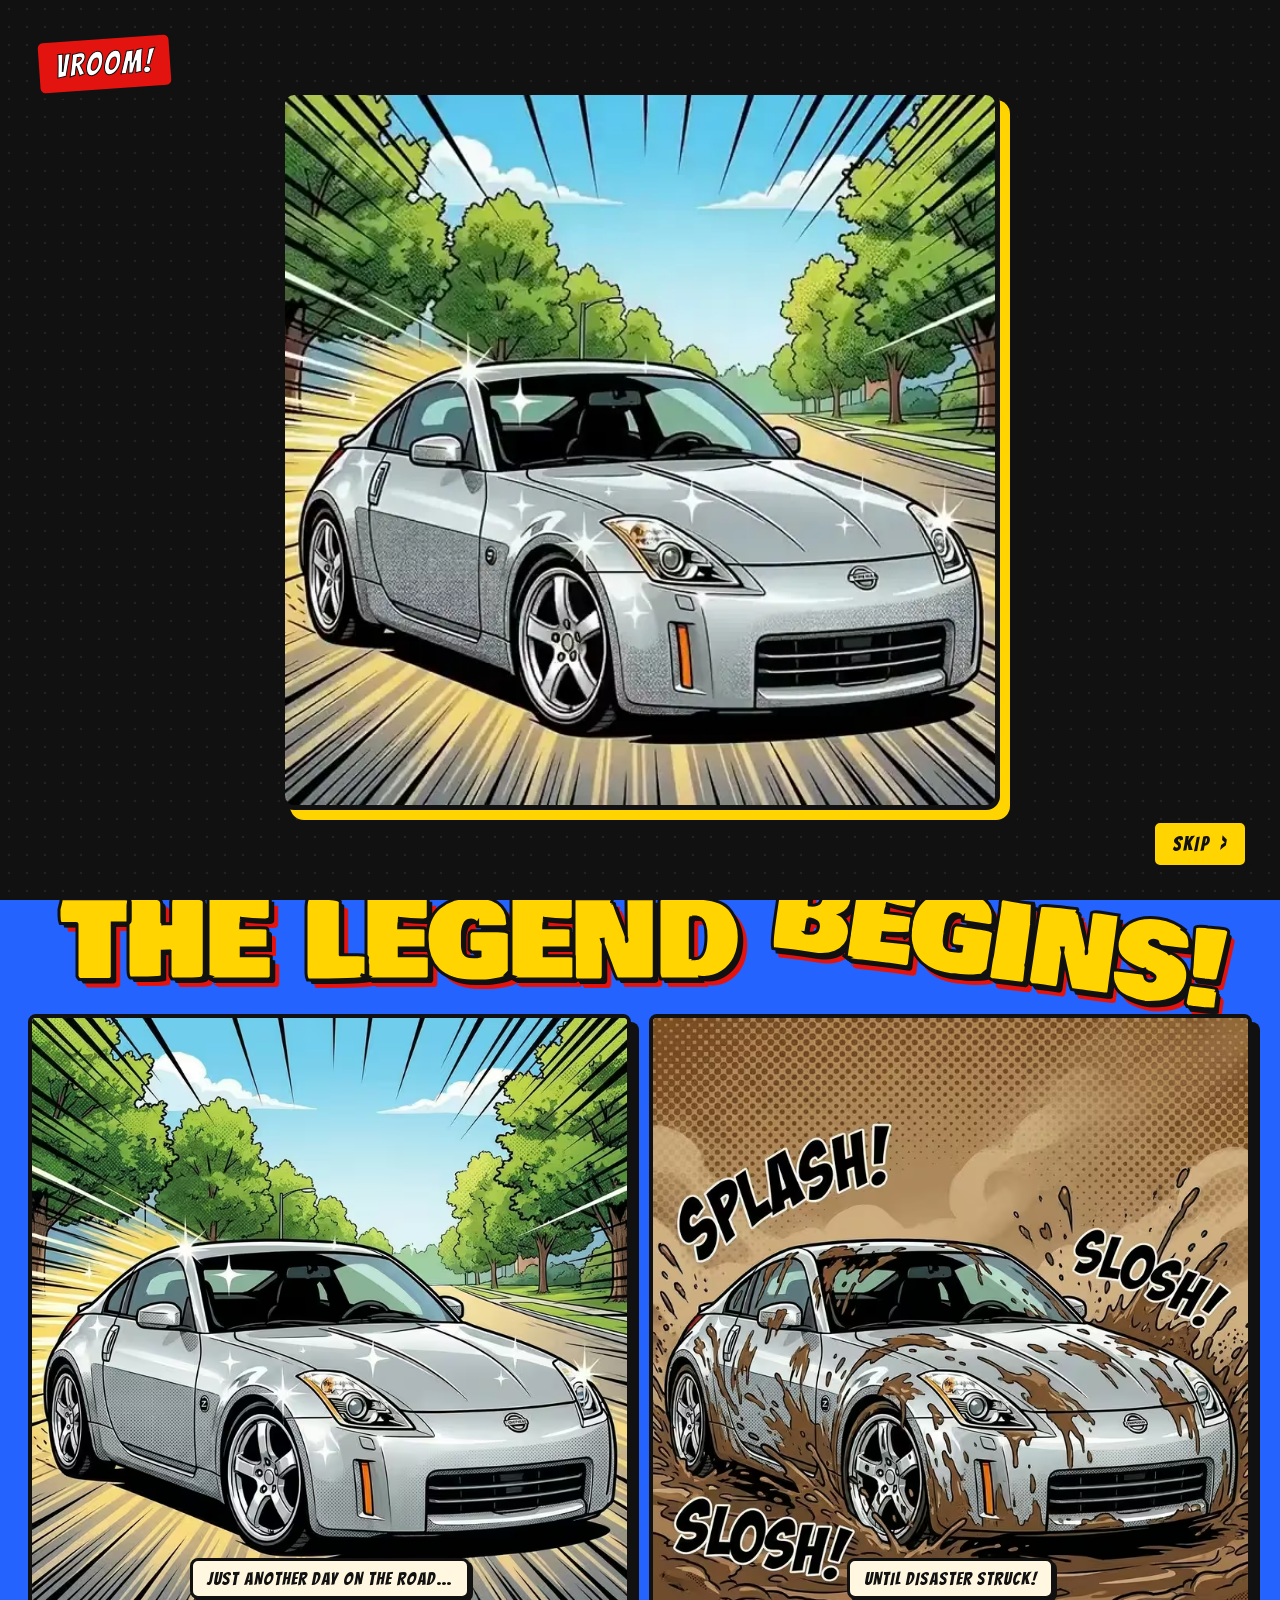
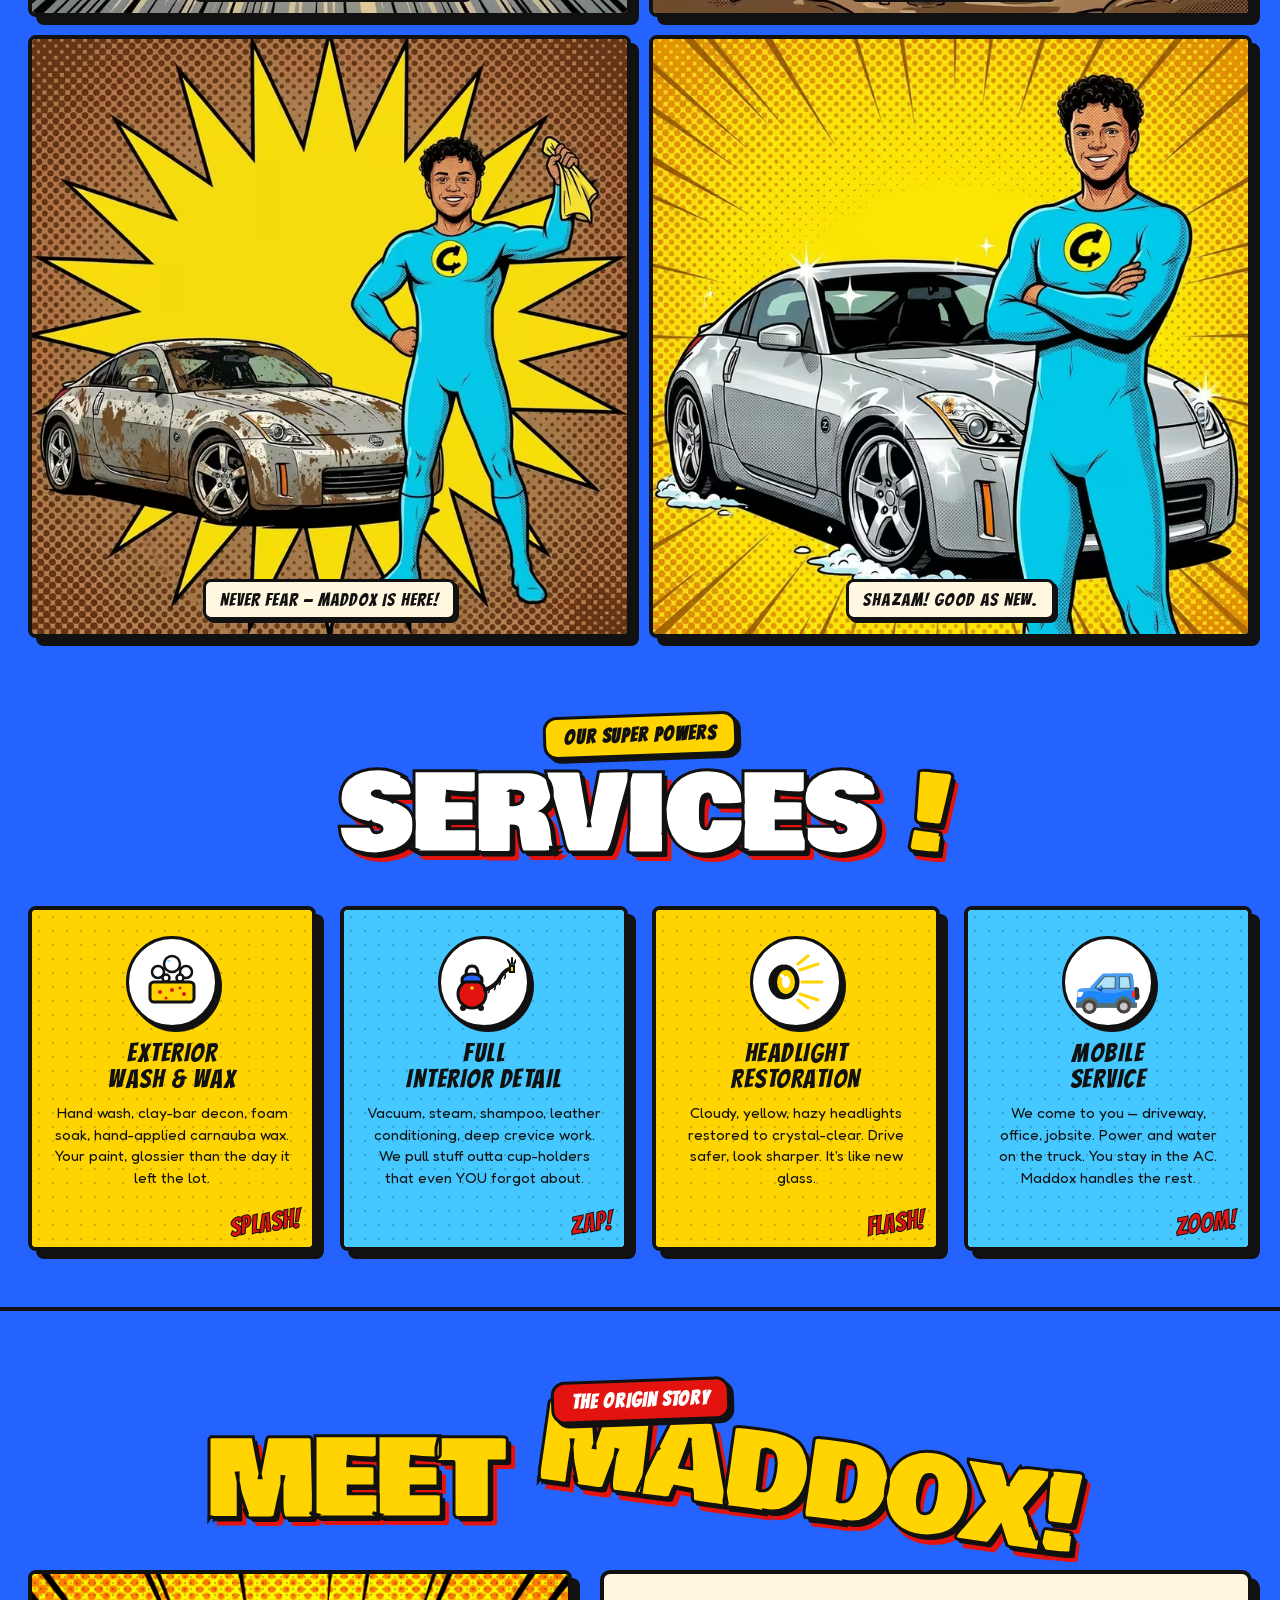
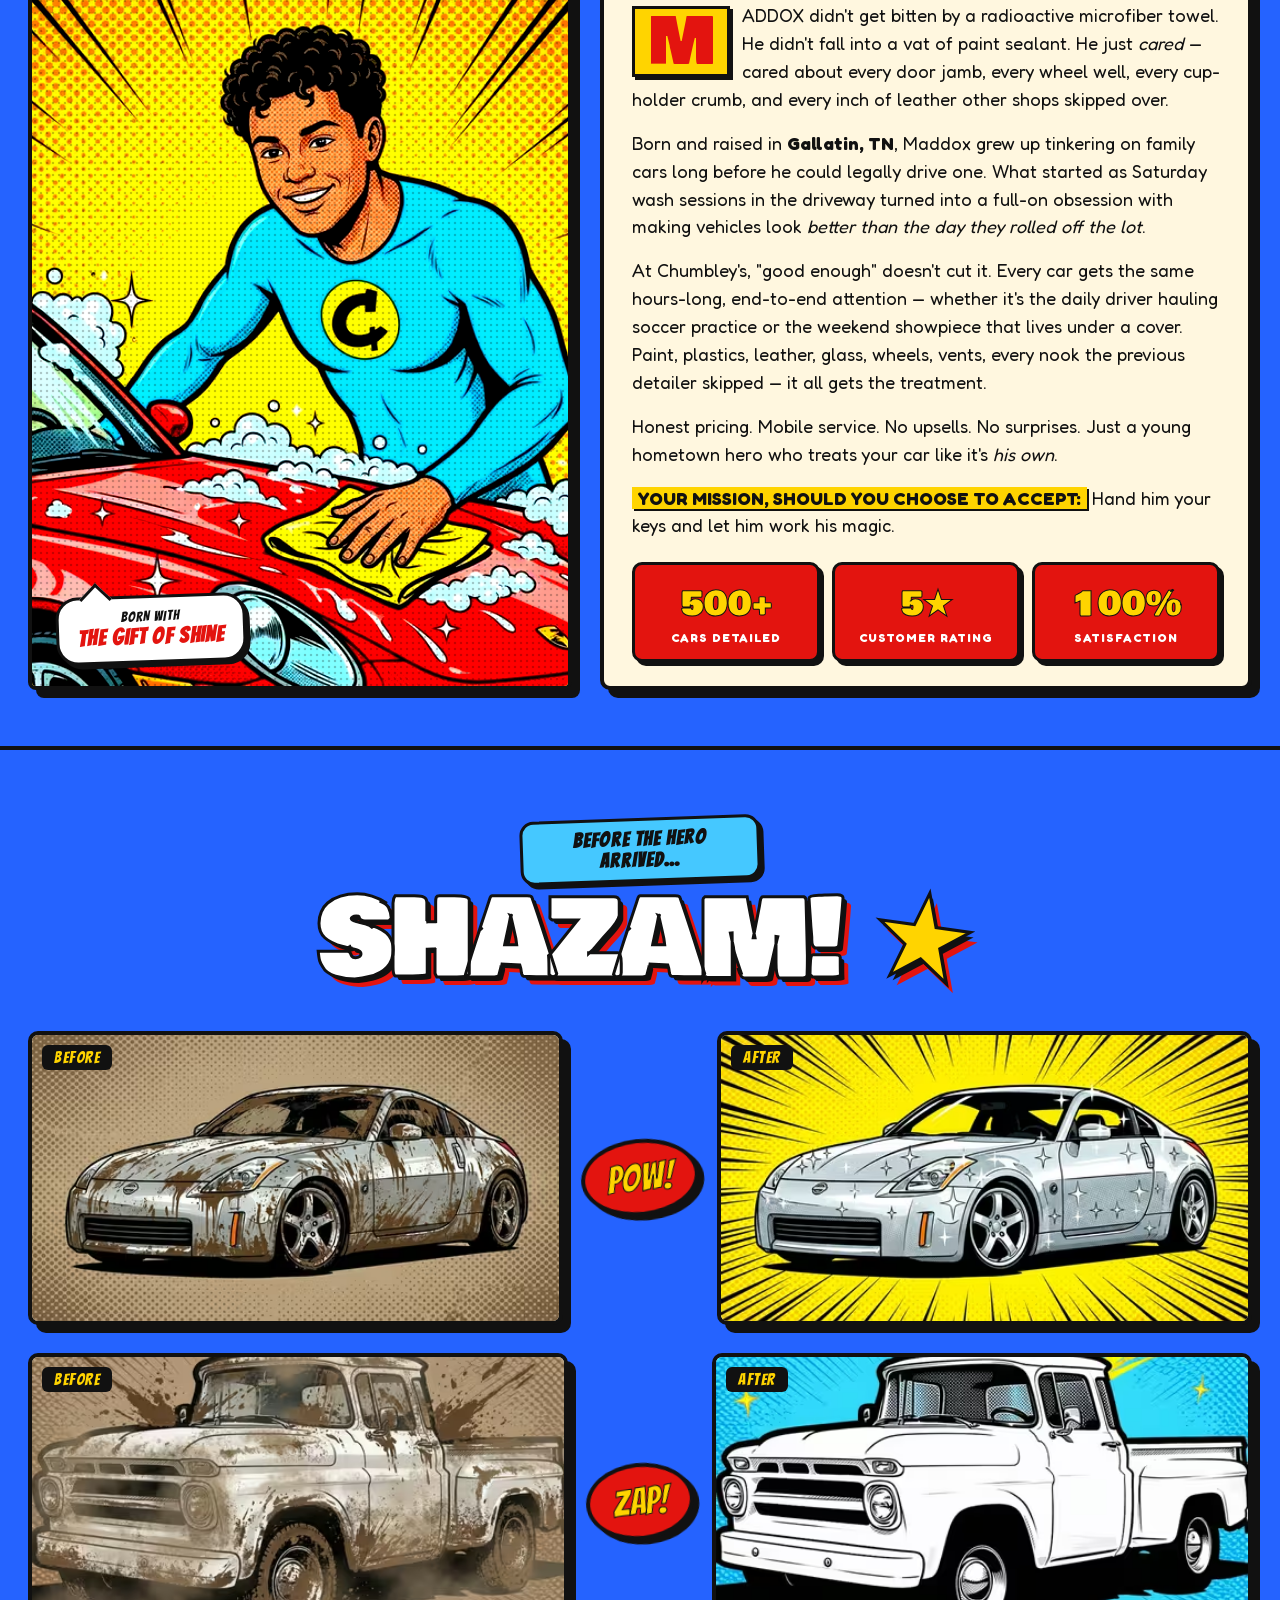
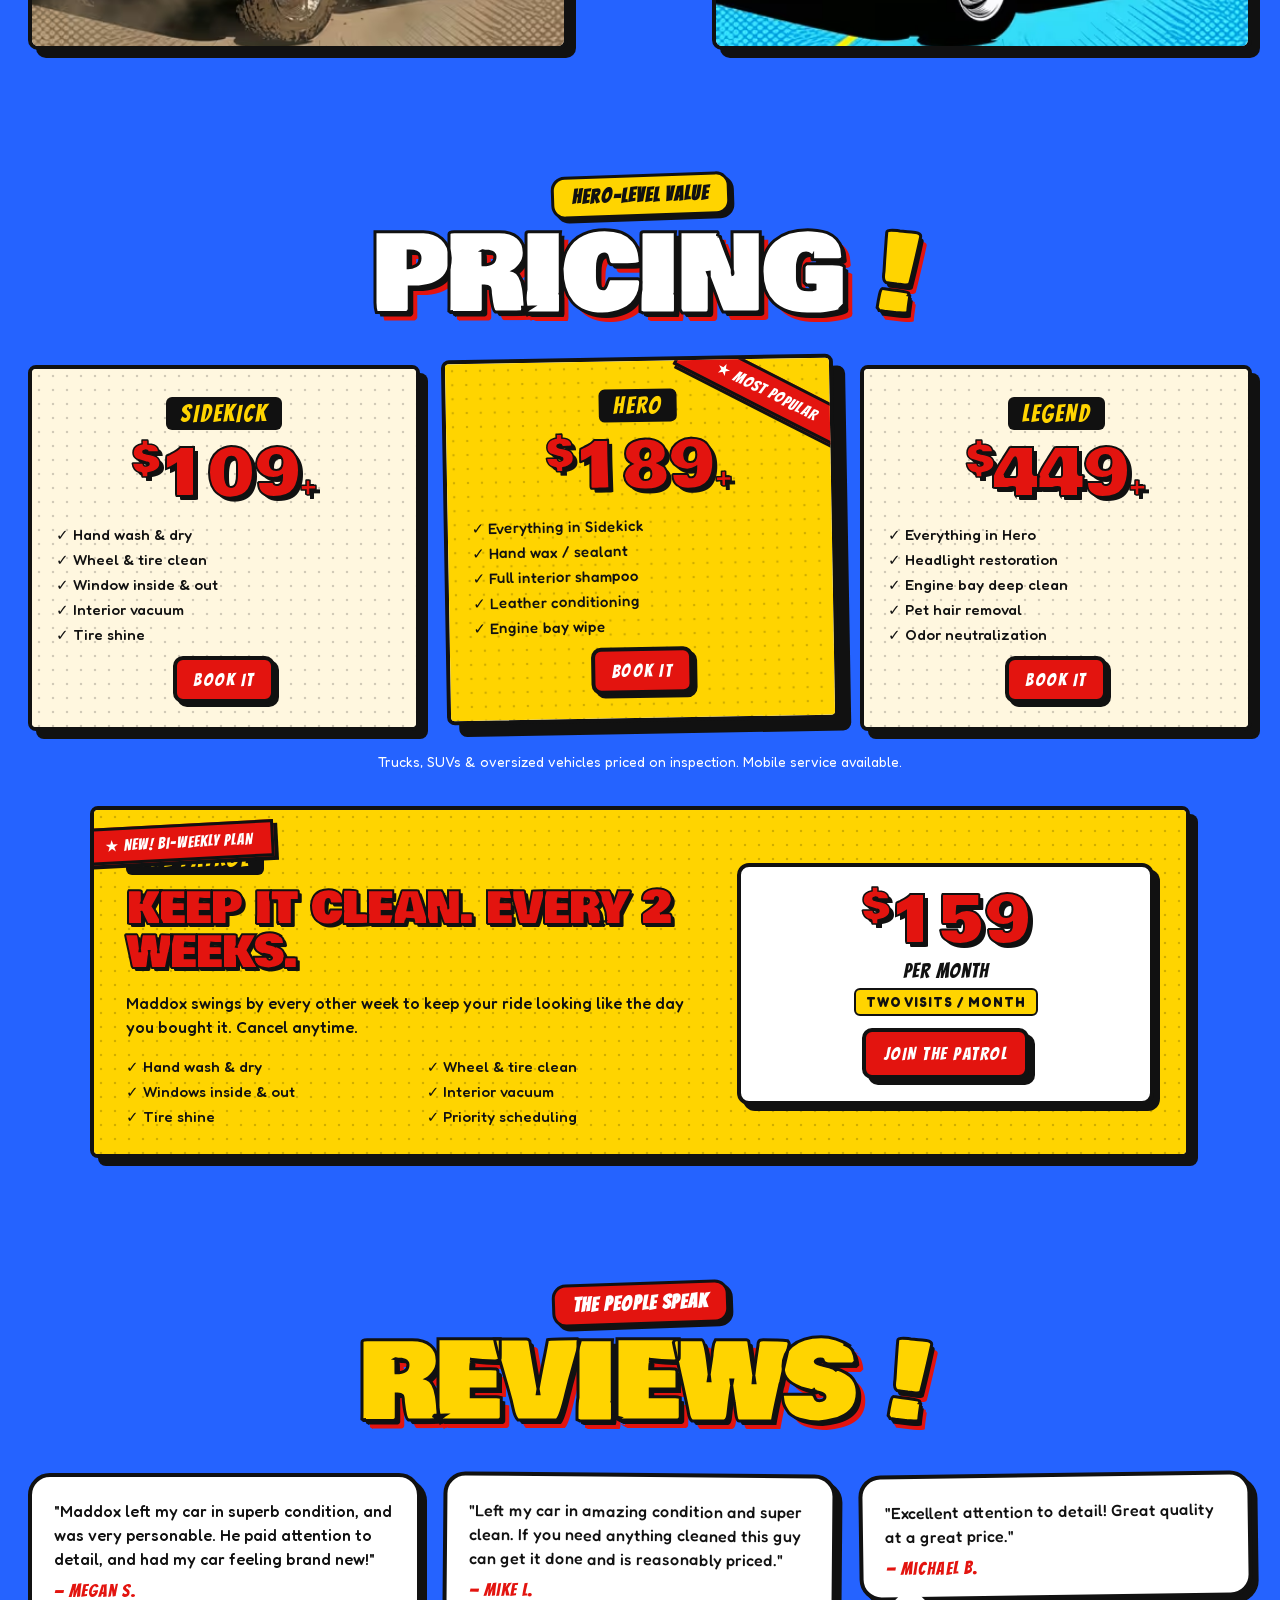
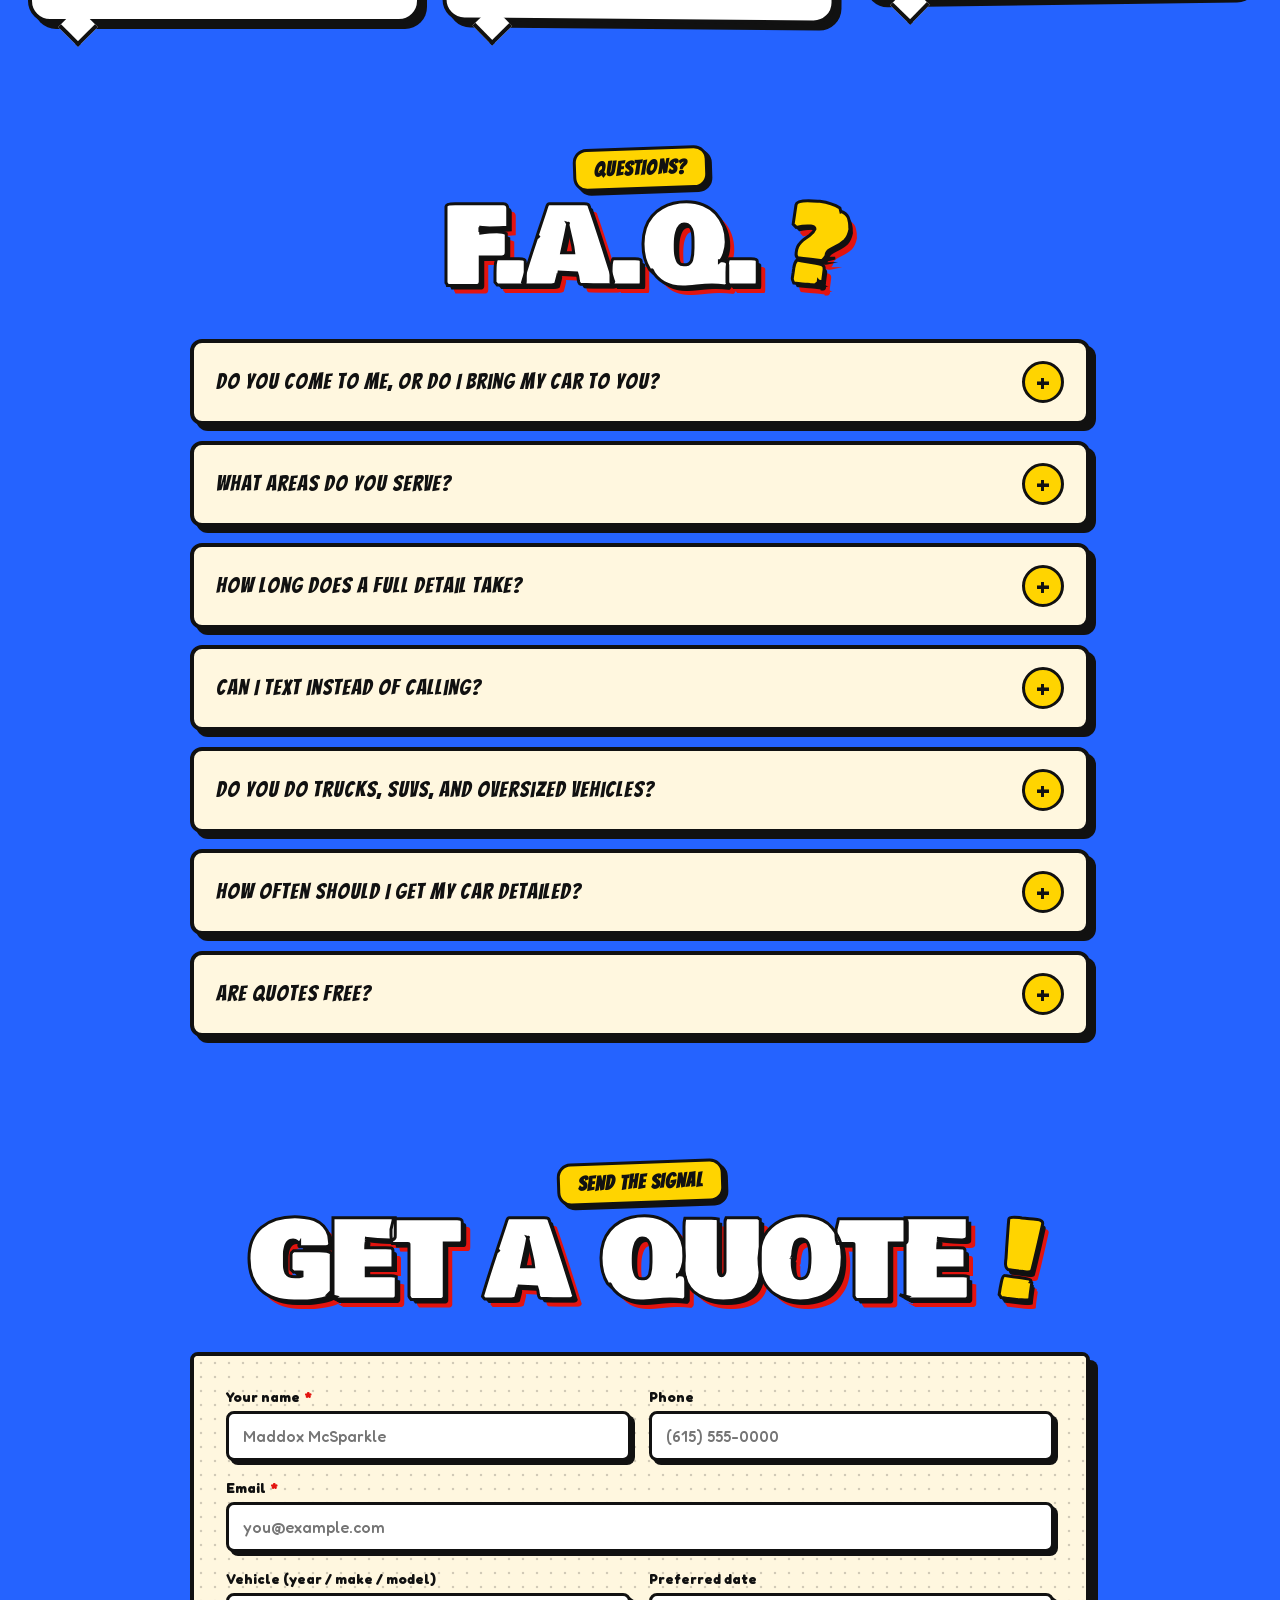
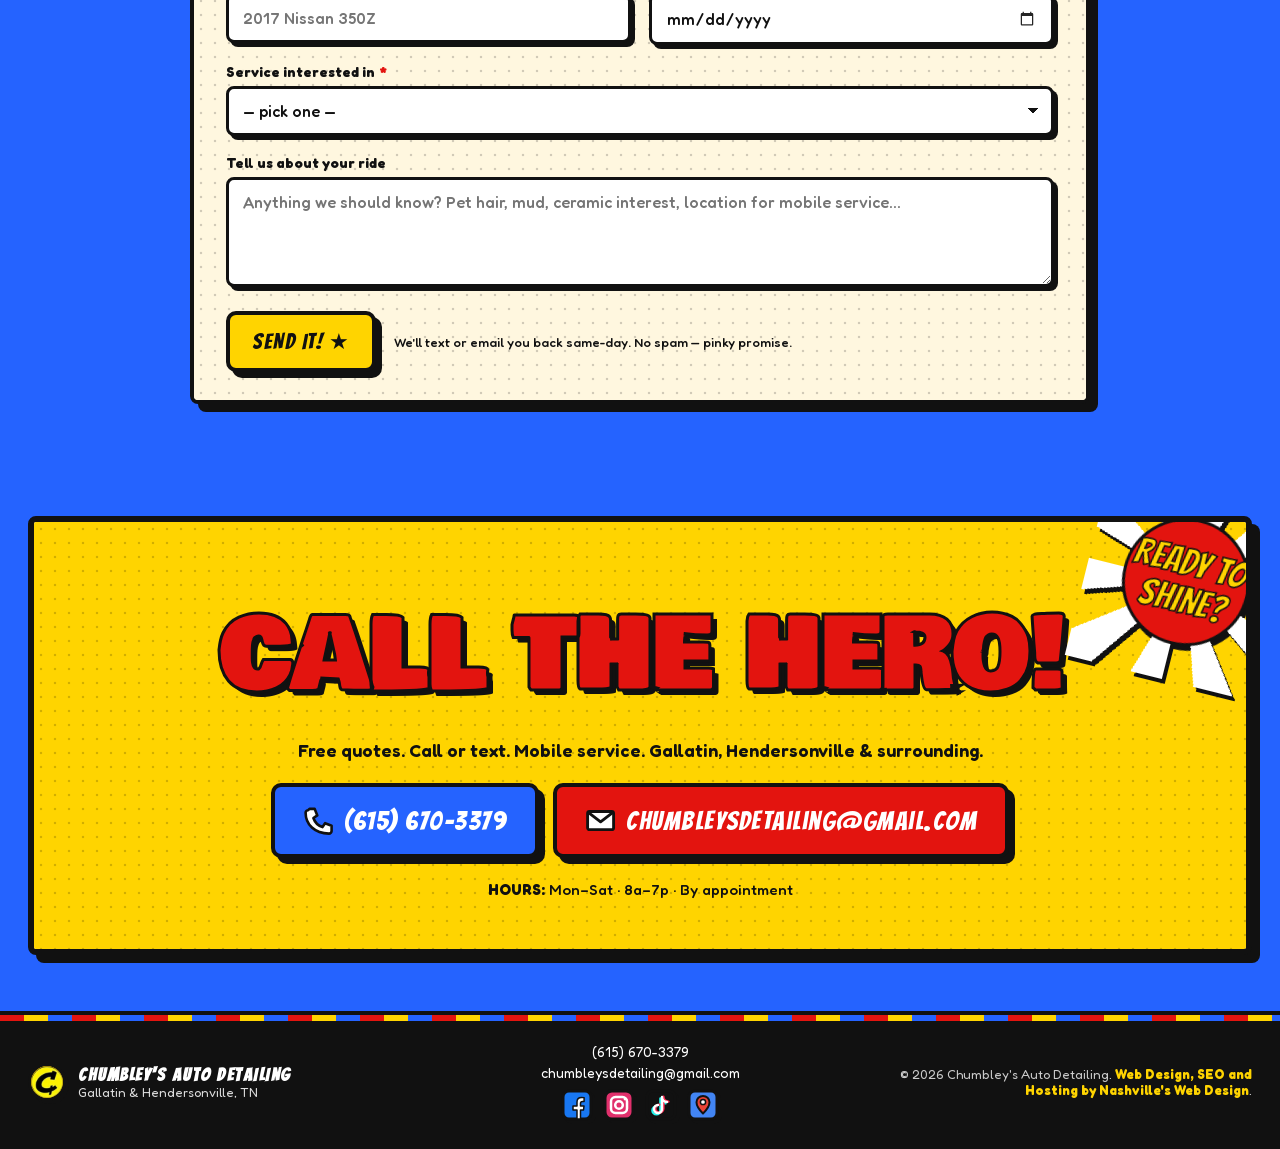
==== index.html @ db38e5e1 "Page speed: 13.3 MB → 1.7 MB on a phone, PageSpeed mobile 67 → 92–95, LCP 10.4 s → 2.9 s (Michael's " ====
<!doctype html>
<html lang="en">
<head>
  <meta charset="utf-8" />
  <meta name="viewport" content="width=device-width, initial-scale=1" />

  <title>Chumbley's Auto Detailing — Mobile Detailing Gallatin TN</title>
  <meta name="description" content="Chumbley's Auto Detailing — mobile auto detailing in Gallatin &amp; Hendersonville TN. Hand wash, wax, interior detail, headlight restoration. (615) 670-3379." />
  <meta name="keywords" content="auto detailing Gallatin TN, mobile detailing Hendersonville, car wash Gallatin, interior detail Sumner County, headlight restoration Tennessee, Chumbley's Auto Detailing, Maddox detailer Gallatin" />
  <meta name="author" content="Chumbley's Auto Detailing" />
  <meta name="robots" content="index, follow, max-image-preview:large" />
  <meta name="theme-color" content="#ffd400" />

  <!-- Local / Geo signals -->
  <meta name="geo.region" content="US-TN" />
  <meta name="geo.placename" content="Gallatin, Tennessee" />
  <meta name="geo.position" content="36.3884;-86.4467" />
  <meta name="ICBM" content="36.3884, -86.4467" />

  <link rel="canonical" href="https://chumbleysdetailing.com/" />

  <!-- Open Graph -->
  <meta property="og:type" content="website" />
  <meta property="og:site_name" content="Chumbley's Auto Detailing" />
  <meta property="og:url" content="https://chumbleysdetailing.com/" />
  <meta property="og:title" content="Chumbley's Auto Detailing — Maddox to the Rescue!" />
  <meta property="og:description" content="Mobile auto detailing in Gallatin &amp; Hendersonville, TN. Hand wash, wax, full interior detail, headlight restoration. Call or text (615) 670-3379." />
  <meta property="og:image" content="https://chumbleysdetailing.com/assets/og-image.png" />
  <meta property="og:image:width" content="1200" />
  <meta property="og:image:height" content="630" />
  <meta property="og:image:alt" content="Chumbley's Auto Detailing — Maddox the superhero on a comic-book panel." />
  <meta property="og:locale" content="en_US" />

  <!-- Twitter -->
  <meta name="twitter:card" content="summary_large_image" />
  <meta name="twitter:title" content="Chumbley's Auto Detailing — Maddox to the Rescue!" />
  <meta name="twitter:description" content="Mobile auto detailing in Gallatin &amp; Hendersonville, TN. Call or text (615) 670-3379 for a free quote." />
  <meta name="twitter:image" content="https://chumbleysdetailing.com/assets/og-image.png" />

  <!-- The four faces are self-hosted (assets/fonts, @font-face in styles.css);
       the title's and the ticker's are preloaded. -->
  <link rel="preload" as="font" type="font/woff2" href="assets/fonts/bowlby-one.woff2" crossorigin />
  <link rel="preload" as="font" type="font/woff2" href="assets/fonts/bangers.woff2" crossorigin />

  <link rel="stylesheet" href="styles.css?v=20260926a" />

  <!-- LCP hero image preload: the same srcset and sizes as the hero's AVIF
       <source>, so the browser fetches the one file it paints. -->
  <link rel="preload" as="image" type="image/avif" imagesrcset="assets/hero-portrait-640.avif 640w, assets/hero-portrait-832.avif 832w, assets/hero-portrait-1024.avif 1024w" imagesizes="(max-width: 540px) 460px, (max-width: 980px) 100vw, 660px" fetchpriority="high" />

  <link rel="icon" type="image/png" href="assets/logo-emblem.png" />
  <link rel="apple-touch-icon" href="assets/logo-emblem.png" />

  <!-- Google tag (gtag.js). The queue goes in at once; the library is
       requested once the page has loaded and painted (the first LCP entry;
       3 s after load at the latest), or at the first tap or key press. -->
  <script>
    window.dataLayer = window.dataLayer || [];
    function gtag(){dataLayer.push(arguments);}
    gtag('js', new Date());
    gtag('config', 'G-EQVL6SGTES');
    (function (w, d) {
      var done = 0, E = ['pointerdown', 'keydown', 'touchstart'];
      function go() { if (done) return; done = 1; E.forEach(function (x) { w.removeEventListener(x, go, true); });
        var s = d.createElement('script'); s.async = true; s.src = 'https://www.googletagmanager.com/gtag/js?id=G-EQVL6SGTES'; d.head.appendChild(s); }
      E.forEach(function (x) { w.addEventListener(x, go, { capture: true, passive: true }); });
      w.chumbleysAfterPaint = function (f) {
        var P = w.PerformanceObserver, T = (P && P.supportedEntryTypes) || [], k = T.indexOf('largest-contentful-paint') > -1 ? 'largest-contentful-paint' : T.indexOf('paint') > -1 ? 'paint' : '', ran = 0;
        function run() { if (!ran) { ran = 1; f(); } }
        if (k) { try { new P(function (l, o) { o.disconnect(); run(); }).observe({ type: k, buffered: true }); } catch (e) { run(); } } else run();
        setTimeout(run, 3000);
      };
      function later() { w.chumbleysAfterPaint(function () { if (w.requestIdleCallback) w.requestIdleCallback(go, { timeout: 1500 }); else setTimeout(go, 1); }); }
      if (d.readyState === 'complete') later(); else w.addEventListener('load', later);
    })(window, document);
  </script>

  <!-- ============================================================
       JSON-LD: LocalBusiness / AutomotiveBusiness
       ============================================================ -->
  <script type="application/ld+json">
  {
    "@context": "https://schema.org",
    "@graph": [
      {
        "@type": ["LocalBusiness", "AutomotiveBusiness"],
        "@id": "https://chumbleysdetailing.com/#business",
        "name": "Chumbley's Auto Detailing",
        "alternateName": "Chumbleys Detailing",
        "description": "Mobile auto detailing service in Gallatin and Hendersonville, TN. Hand wash, wax, full interior detail, headlight restoration. Owned and operated by Maddox Chumbley.",
        "url": "https://chumbleysdetailing.com/",
        "telephone": "+1-615-670-3379",
        "email": "chumbleysdetailing@gmail.com",
        "image": [
          "https://chumbleysdetailing.com/assets/hero-portrait.png",
          "https://chumbleysdetailing.com/assets/hero-action.png",
          "https://chumbleysdetailing.com/assets/og-image.png"
        ],
        "logo": "https://chumbleysdetailing.com/assets/logo-emblem.png",
        "priceRange": "$$",
        "currenciesAccepted": "USD",
        "paymentAccepted": "Cash, Credit Card, Debit Card, Venmo, Cash App",
        "address": {
          "@type": "PostalAddress",
          "addressLocality": "Gallatin",
          "addressRegion": "TN",
          "postalCode": "37066",
          "addressCountry": "US"
        },
        "geo": {
          "@type": "GeoCoordinates",
          "latitude": 36.3884,
          "longitude": -86.4467
        },
        "areaServed": [
          { "@type": "City", "name": "Gallatin",        "containedInPlace": { "@type": "AdministrativeArea", "name": "Sumner County, TN" } },
          { "@type": "City", "name": "Hendersonville",  "containedInPlace": { "@type": "AdministrativeArea", "name": "Sumner County, TN" } },
          { "@type": "City", "name": "Goodlettsville",  "containedInPlace": { "@type": "AdministrativeArea", "name": "Davidson/Sumner County, TN" } },
          { "@type": "City", "name": "Castalian Springs", "containedInPlace": { "@type": "AdministrativeArea", "name": "Sumner County, TN" } },
          { "@type": "City", "name": "Bethpage",        "containedInPlace": { "@type": "AdministrativeArea", "name": "Sumner County, TN" } },
          { "@type": "City", "name": "Madison",         "containedInPlace": { "@type": "AdministrativeArea", "name": "Davidson County, TN" } }
        ],
        "openingHoursSpecification": [
          {
            "@type": "OpeningHoursSpecification",
            "dayOfWeek": ["Monday", "Tuesday", "Wednesday", "Thursday", "Friday", "Saturday"],
            "opens": "08:00",
            "closes": "19:00"
          }
        ],
        "sameAs": [
          "https://www.facebook.com/ChumbleysDetailing",
          "https://www.instagram.com/chumbleysdetailing",
          "https://www.tiktok.com/@chumbleysdetailing",
          "https://maps.app.goo.gl/qfD3mXEj3eFkXsws9"
        ],
        "founder": { "@type": "Person", "name": "Maddox Chumbley" },
        "hasOfferCatalog": {
          "@type": "OfferCatalog",
          "name": "Detailing Services",
          "itemListElement": [
            { "@type": "Offer", "itemOffered": { "@type": "Service", "name": "Sidekick Detail Package", "description": "Hand wash & dry, wheel & tire clean, windows inside & out, interior vacuum, tire shine." }, "price": "109", "priceCurrency": "USD" },
            { "@type": "Offer", "itemOffered": { "@type": "Service", "name": "The Patrol — Bi-Weekly Maintenance Plan", "description": "Recurring detail every two weeks: hand wash & dry, wheel & tire clean, windows inside & out, interior vacuum, tire shine, plus priority scheduling. Two visits per month. Cancel anytime." }, "price": "159", "priceCurrency": "USD", "priceSpecification": { "@type": "UnitPriceSpecification", "price": "159", "priceCurrency": "USD", "billingDuration": "P1M", "billingIncrement": 1, "unitText": "month" } },
            { "@type": "Offer", "itemOffered": { "@type": "Service", "name": "Exterior Wash & Wax", "description": "Hand wash, foam soak, hand-applied carnauba wax." } },
            { "@type": "Offer", "itemOffered": { "@type": "Service", "name": "Full Interior Detail", "description": "Vacuum, steam, shampoo, leather conditioning, deep crevice work." } },
            { "@type": "Offer", "itemOffered": { "@type": "Service", "name": "Headlight Restoration", "description": "Cloudy, yellow, hazy headlights restored to crystal-clear." } },
            { "@type": "Offer", "itemOffered": { "@type": "Service", "name": "Mobile Auto Detailing", "description": "On-site detailing at your home, office, or jobsite in Gallatin and Hendersonville, TN." } },
            { "@type": "Offer", "itemOffered": { "@type": "Service", "name": "Hero Detail Package", "description": "Hand wash, hand wax, full interior shampoo, leather conditioning, engine bay wipe." }, "price": "189", "priceCurrency": "USD" },
            { "@type": "Offer", "itemOffered": { "@type": "Service", "name": "Legend Detail Package", "description": "Everything in Hero plus headlight restoration, engine bay deep clean, pet hair removal, odor neutralization." }, "price": "449", "priceCurrency": "USD" }
          ]
        },
        "aggregateRating": {
          "@type": "AggregateRating",
          "ratingValue": "5",
          "reviewCount": "3",
          "bestRating": "5",
          "worstRating": "5"
        },
        "review": [
          {
            "@type": "Review",
            "author": { "@type": "Person", "name": "Megan S." },
            "reviewRating": { "@type": "Rating", "ratingValue": "5", "bestRating": "5" },
            "reviewBody": "Maddox left my car in superb condition, and was very personable. He paid attention to detail, and had my car feeling brand new!"
          },
          {
            "@type": "Review",
            "author": { "@type": "Person", "name": "Mike L." },
            "reviewRating": { "@type": "Rating", "ratingValue": "5", "bestRating": "5" },
            "reviewBody": "Left my car in amazing condition and super clean. If you need anything cleaned this guy can get it done and is reasonably priced."
          },
          {
            "@type": "Review",
            "author": { "@type": "Person", "name": "Michael B." },
            "reviewRating": { "@type": "Rating", "ratingValue": "5", "bestRating": "5" },
            "reviewBody": "Excellent attention to detail! Great quality at a great price."
          }
        ]
      },
      {
        "@type": "WebSite","creator":{"@type":"Organization","name":"Nashville's Web Design","url":"https://nashvilleswebdesign.com"},"provider":{"@type":"Organization","name":"Nashville's Web Design","url":"https://nashvilleswebdesign.com"},
        "@id": "https://chumbleysdetailing.com/#website",
        "url": "https://chumbleysdetailing.com/",
        "name": "Chumbley's Auto Detailing",
        "publisher": { "@id": "https://chumbleysdetailing.com/#business" },
        "inLanguage": "en-US"
      },
      {
        "@type": "BreadcrumbList",
        "itemListElement": [
          { "@type": "ListItem", "position": 1, "name": "Home",         "item": "https://chumbleysdetailing.com/" },
          { "@type": "ListItem", "position": 2, "name": "Services",     "item": "https://chumbleysdetailing.com/#services" },
          { "@type": "ListItem", "position": 3, "name": "Meet Maddox",  "item": "https://chumbleysdetailing.com/#hero-story" },
          { "@type": "ListItem", "position": 4, "name": "Before / After", "item": "https://chumbleysdetailing.com/#gallery" },
          { "@type": "ListItem", "position": 5, "name": "Pricing",      "item": "https://chumbleysdetailing.com/#pricing" },
          { "@type": "ListItem", "position": 6, "name": "Contact",      "item": "https://chumbleysdetailing.com/#contact" }
        ]
      },
      {
        "@type": "Person",
        "@id": "https://chumbleysdetailing.com/#maddox",
        "name": "Maddox Chumbley",
        "jobTitle": "Founder & Lead Detailer",
        "worksFor": { "@id": "https://chumbleysdetailing.com/#business" },
        "image": "https://chumbleysdetailing.com/assets/hero-portrait.png"
      },
      {
        "@type": "WebPage",
        "url": "https://chumbleysdetailing.com/",
        "speakable": {
          "@type": "SpeakableSpecification",
          "cssSelector": ["h1", ".kicker", ".meta-row"]
        }
      }
    ]
  }
  </script>
</head>
<body>

<!-- =================== INTRO OVERLAY =================== -->
<div id="intro-overlay" class="intro-overlay" aria-hidden="false">
  <video id="intro-video"
         class="intro-video"
         playsinline muted
         preload="none"
         width="640" height="640"
         poster="assets/intro-poster.webp">
    <source src="assets/intro-video.mp4" type="video/mp4" />
  </video>
  <div class="intro-burst"><span>VROOM!</span></div>
  <button type="button" id="intro-skip" class="intro-skip" aria-label="Skip intro">
    SKIP <span aria-hidden="true">›</span>
  </button>
</div>
<script>
  (function () {
    var KEY     = "chumbleys_intro_seen_v1";
    var overlay = document.getElementById("intro-overlay");
    var video   = document.getElementById("intro-video");
    var skip    = document.getElementById("intro-skip");

    // Skip on repeat visits within the session, on prefers-reduced-motion,
    // and if for any reason the video element didn't get created.
    var prm = window.matchMedia && window.matchMedia("(prefers-reduced-motion: reduce)").matches;
    if (!overlay || !video || sessionStorage.getItem(KEY) || prm) {
      if (overlay) overlay.parentNode.removeChild(overlay);
      document.documentElement.classList.remove("intro-active");
      return;
    }

    document.documentElement.classList.add("intro-active");

    function dismiss() {
      sessionStorage.setItem(KEY, "1");
      overlay.classList.add("is-leaving");
      document.documentElement.classList.remove("intro-active");
      setTimeout(function () {
        if (overlay && overlay.parentNode) overlay.parentNode.removeChild(overlay);
      }, 800);
    }

    function showTapToPlay() {
      // Autoplay was blocked. Reveal a "tap to play" hint so the user can
      // start the video themselves. Don't dismiss — that would deny them
      // the intro entirely.
      var hint = document.createElement("div");
      hint.className = "intro-tap";
      hint.textContent = "▶ TAP TO PLAY";
      overlay.appendChild(hint);
    }

    // Try to autoplay (muted + playsinline almost always works) once the page
    // has painted: the poster holds the overlay until then, and the video's
    // ~1 MB no longer races the page's own first paint (2026-09-26).
    var started = false;
    function start() {
      if (started || !overlay.parentNode) return;
      started = true;
      var playPromise = video.play();
      if (playPromise && typeof playPromise.then === "function") {
        playPromise.catch(showTapToPlay);
      }
      // Safety: if the video can't load or play within 8s, don't trap the user
      setTimeout(function () {
        if (video.paused && video.currentTime === 0) dismiss();
      }, 8000);
    }
    if (window.chumbleysAfterPaint) window.chumbleysAfterPaint(start); else start();

    // Click anywhere on the overlay (except Skip) to retry play
    overlay.addEventListener("click", function (e) {
      if (e.target.closest(".intro-skip")) return;
      if (!started) { start(); return; }
      if (video.paused) {
        video.play().catch(function () { /* still no luck — let the safety timeout handle it */ });
      } else {
        // Video is already playing — click means dismiss
        dismiss();
      }
    });

    video.addEventListener("ended", dismiss);
    skip.addEventListener("click", dismiss);
  })();
</script>

<!-- =================== TOP BURST BANNER =================== -->
<div class="ticker">
  <div class="ticker-track">
    <span>★ NEW! MOBILE DETAILING — GALLATIN &amp; HENDERSONVILLE</span>
    <span>★ FREE QUOTE — CALL OR TEXT (615) 670-3379</span>
    <span>★ INTERIOR · EXTERIOR · HEADLIGHT RESTORATION</span>
    <span>★ MADDOX TO THE RESCUE!</span>
    <span>★ NEW! MOBILE DETAILING — GALLATIN &amp; HENDERSONVILLE</span>
    <span>★ FREE QUOTE — CALL OR TEXT (615) 670-3379</span>
    <span>★ INTERIOR · EXTERIOR · HEADLIGHT RESTORATION</span>
    <span>★ MADDOX TO THE RESCUE!</span>
  </div>
</div>

<!-- =================== NAV =================== -->
<header class="nav">
  <a class="logo" href="#top">
    <span class="logo-mark"><img src="assets/logo-emblem-96.webp" srcset="assets/logo-emblem-96.webp 96w, assets/logo-emblem-160.webp 160w" sizes="48px" alt="Chumbley's logo" width="48" height="48"/></span>
    <span class="logo-text">
      <em>Chumbley's</em>
      <strong>AUTO DETAILING</strong>
    </span>
  </a>
  <nav class="nav-links">
    <a href="#services">Services</a>
    <a href="#hero-story">Meet Maddox</a>
    <a href="#gallery">Before / After</a>
    <a href="#pricing">Pricing</a>
    <a href="#faq">FAQ</a>
    <a href="#quote">Contact</a>
  </nav>
  <div class="social-row">
    <a class="social-link" href="https://www.facebook.com/ChumbleysDetailing" target="_blank" rel="noopener" aria-label="Chumbley's on Facebook">
      <svg viewBox="0 0 32 32" aria-hidden="true">
        <rect x="2" y="2" width="28" height="28" rx="6"
              fill="#1877f2" stroke="#111" stroke-width="3" stroke-linejoin="round"/>
        <path d="M19.5 30v-9h3l.5-4h-3.5v-2.4c0-1.1.4-2 2-2h1.6V8.6c-.3-.1-1.4-.2-2.6-.2-2.6 0-4.5 1.6-4.5 4.5V17H12v4h4v9h3.5z"
              fill="#fff" stroke="#111" stroke-width="1.5" stroke-linejoin="round"/>
      </svg>
    </a>
    <a class="social-link" href="https://www.instagram.com/chumbleysdetailing" target="_blank" rel="noopener" aria-label="Chumbley's on Instagram">
      <svg viewBox="0 0 32 32" aria-hidden="true">
        <rect x="2" y="2" width="28" height="28" rx="7"
              fill="#e1306c" stroke="#111" stroke-width="3" stroke-linejoin="round"/>
        <rect x="8" y="8" width="16" height="16" rx="4.5"
              fill="none" stroke="#fff" stroke-width="2.5" stroke-linejoin="round"/>
        <circle cx="16" cy="16" r="3.8"
                fill="none" stroke="#fff" stroke-width="2.5"/>
        <circle cx="22" cy="10" r="1.4" fill="#fff"/>
      </svg>
    </a>
    <a class="social-link" href="https://www.tiktok.com/@chumbleysdetailing" target="_blank" rel="noopener" aria-label="Chumbley's on TikTok">
      <svg viewBox="0 0 32 32" aria-hidden="true">
        <rect x="2" y="2" width="28" height="28" rx="6"
              fill="#111" stroke="#111" stroke-width="3" stroke-linejoin="round"/>
        <g fill="none" stroke-linecap="round" stroke-linejoin="round" stroke-width="2.4">
          <path d="M17 8v12a4 4 0 1 1-4-4M17 8c0 3 2 5 5 5"
                stroke="#25f4ee" transform="translate(-1.6,1.4)"/>
          <path d="M17 8v12a4 4 0 1 1-4-4M17 8c0 3 2 5 5 5"
                stroke="#fe2c55" transform="translate(1.4,-0.4)"/>
          <path d="M17 8v12a4 4 0 1 1-4-4M17 8c0 3 2 5 5 5"
                stroke="#fff"/>
        </g>
      </svg>
    </a>
    <a class="social-link" href="https://maps.app.goo.gl/qfD3mXEj3eFkXsws9" target="_blank" rel="noopener" aria-label="Chumbley's on Google Maps">
      <svg viewBox="0 0 32 32" aria-hidden="true">
        <rect x="2" y="2" width="28" height="28" rx="6"
              fill="#4285f4" stroke="#111" stroke-width="3" stroke-linejoin="round"/>
        <path d="M16 7c-3.6 0-6.5 2.7-6.5 6.2 0 4.8 6.5 11.3 6.5 11.3s6.5-6.5 6.5-11.3C22.5 9.7 19.6 7 16 7z"
              fill="#ea4335" stroke="#111" stroke-width="2" stroke-linejoin="round"/>
        <circle cx="16" cy="13" r="2.6" fill="#fff" stroke="#111" stroke-width="1.5"/>
      </svg>
    </a>
  </div>
  <a class="nav-cta" href="tel:+16156703379"><svg class="ico" viewBox="0 0 24 24" aria-hidden="true"><path fill="currentColor" stroke="#111" stroke-width="2" stroke-linejoin="round" d="M5 3h4l2 5-3 2c1 3 4 6 7 7l2-3 5 2v4c0 1-1 2-2 2C9 22 2 15 2 6c0-1 1-2 2-2z"/></svg> (615) 670-3379</a>
</header>

<main id="top">

<!-- =================== HERO PANEL =================== -->
<section class="hero">
  <div class="hero-grid">

    <!-- Left: hero image with comic treatment -->
    <div class="panel panel-hero">
      <div class="panel-corner tl"></div>
      <div class="panel-corner tr"></div>
      <div class="panel-corner bl"></div>
      <div class="panel-corner br"></div>

      <div class="halftone-bg"></div>

      <div class="hero-photo ai">
        <picture>
          <source type="image/avif" srcset="assets/hero-portrait-640.avif 640w, assets/hero-portrait-832.avif 832w, assets/hero-portrait-1024.avif 1024w" sizes="(max-width: 540px) 460px, (max-width: 980px) 100vw, 660px" />
          <source type="image/webp" srcset="assets/hero-portrait-640.webp 640w, assets/hero-portrait-832.webp 832w, assets/hero-portrait-1024.webp 1024w" sizes="(max-width: 540px) 460px, (max-width: 980px) 100vw, 660px" />
          <img src="assets/hero-portrait.png" alt="Maddox, the auto detailing superhero" width="1024" height="1024" fetchpriority="high" />
        </picture>
      </div>

      <div class="speed-lines"></div>

      <div class="bubble bubble-tl">
        <span>NEVER FEAR —</span>
        <strong>MADDOX IS HERE!</strong>
      </div>

      <div class="burst burst-yellow burst-bl">
        <span>POW!</span>
      </div>
      <div class="burst burst-red burst-tr">
        <span>SHINE!</span>
      </div>
    </div>

    <!-- Right: title + CTA -->
    <div class="panel panel-title">
      <div class="halftone-bg pink"></div>
      <h1 class="title">
        <span class="title-line line-1">CHUMBLEY'S</span>
        <span class="title-line line-2">AUTO</span>
        <span class="title-line line-3">DETAILING!</span>
      </h1>

      <p class="kicker">
        Issue #1 · Gallatin &amp; Hendersonville, TN — A blinding,
        sparkling, wheel-shining, interior-rescuing detail crew has arrived.
      </p>

      <div class="cta-row">
        <a class="btn btn-yellow" href="tel:+16156703379"><svg class="ico" viewBox="0 0 24 24" aria-hidden="true"><path fill="#111" stroke="#111" stroke-width="2" stroke-linejoin="round" d="M5 3h4l2 5-3 2c1 3 4 6 7 7l2-3 5 2v4c0 1-1 2-2 2C9 22 2 15 2 6c0-1 1-2 2-2z"/></svg> CALL / TEXT</a>
        <a class="btn btn-red" href="mailto:chumbleysdetailing@gmail.com"><svg class="ico" viewBox="0 0 24 24" aria-hidden="true"><rect x="2" y="5" width="20" height="14" rx="1.5" fill="#fff" stroke="#111" stroke-width="2.2" stroke-linejoin="round"/><path d="M3 6l9 7 9-7" fill="none" stroke="#111" stroke-width="2.2" stroke-linecap="round" stroke-linejoin="round"/></svg> EMAIL US</a>
      </div>

      <div class="meta">
        <div class="meta-row"><svg class="ico sm" viewBox="0 0 24 24" aria-hidden="true"><path fill="#111" stroke="#111" stroke-width="2" stroke-linejoin="round" d="M5 3h4l2 5-3 2c1 3 4 6 7 7l2-3 5 2v4c0 1-1 2-2 2C9 22 2 15 2 6c0-1 1-2 2-2z"/></svg><a href="tel:+16156703379">(615) 670-3379</a></div>
        <div class="meta-row"><svg class="ico sm" viewBox="0 0 24 24" aria-hidden="true"><rect x="2" y="5" width="20" height="14" rx="1.5" fill="#fff" stroke="#111" stroke-width="2.2" stroke-linejoin="round"/><path d="M3 6l9 7 9-7" fill="none" stroke="#111" stroke-width="2.2" stroke-linecap="round" stroke-linejoin="round"/></svg><a href="mailto:chumbleysdetailing@gmail.com">chumbleysdetailing@gmail.com</a></div>
        <div class="meta-row"><svg class="ico sm" viewBox="0 0 24 24" aria-hidden="true"><path fill="#e3140f" stroke="#111" stroke-width="2" stroke-linejoin="round" d="M12 2c-4 0-7 3-7 7 0 5 7 13 7 13s7-8 7-13c0-4-3-7-7-7z"/><circle cx="12" cy="9" r="2.5" fill="#fff" stroke="#111" stroke-width="1.5"/></svg><span>Serving Gallatin &amp; Hendersonville</span></div>
      </div>
    </div>
  </div>
</section>

<!-- =================== OPENING COMIC STRIP =================== -->
<section class="strip-section" aria-label="Origin comic strip">
  <div class="strip-head">
    <div class="bubble bubble-banner red-bg"><strong>ISSUE #1</strong></div>
    <h2 class="kapow yellow">THE LEGEND <span>BEGINS!</span></h2>
  </div>

  <div class="strip-grid">
    <figure class="strip-panel">
      <picture><source type="image/avif" srcset="assets/strip-1-480.avif 480w, assets/strip-1-768.avif 768w, assets/strip-1-1024.avif 1024w" sizes="(max-width: 480px) calc(100vw - 36px), (max-width: 1280px) calc(50vw - 45px), 590px" /><source type="image/webp" srcset="assets/strip-1-480.webp 480w, assets/strip-1-768.webp 768w, assets/strip-1-1024.webp 1024w" sizes="(max-width: 480px) calc(100vw - 36px), (max-width: 1280px) calc(50vw - 45px), 590px" /><img loading="lazy" decoding="async" src="assets/strip-1.png" alt="A clean silver 350Z driving through a sunny suburb" width="1024" height="1024" /></picture>
      <figcaption><span>JUST ANOTHER DAY ON THE ROAD…</span></figcaption>
    </figure>

    <figure class="strip-panel">
      <picture><source type="image/avif" srcset="assets/strip-2-480.avif 480w, assets/strip-2-768.avif 768w, assets/strip-2-1024.avif 1024w" sizes="(max-width: 480px) calc(100vw - 36px), (max-width: 1280px) calc(50vw - 45px), 590px" /><source type="image/webp" srcset="assets/strip-2-480.webp 480w, assets/strip-2-768.webp 768w, assets/strip-2-1024.webp 1024w" sizes="(max-width: 480px) calc(100vw - 36px), (max-width: 1280px) calc(50vw - 45px), 590px" /><img loading="lazy" decoding="async" src="assets/strip-2.png" alt="The Z covered in mud after an off-road adventure" width="1024" height="1024" /></picture>
      <figcaption><span>UNTIL DISASTER STRUCK!</span></figcaption>
    </figure>

    <figure class="strip-panel">
      <picture><source type="image/avif" srcset="assets/strip-3-480.avif 480w, assets/strip-3-768.avif 768w, assets/strip-3-1024.avif 1024w" sizes="(max-width: 480px) calc(100vw - 36px), (max-width: 1280px) calc(50vw - 45px), 590px" /><source type="image/webp" srcset="assets/strip-3-480.webp 480w, assets/strip-3-768.webp 768w, assets/strip-3-1024.webp 1024w" sizes="(max-width: 480px) calc(100vw - 36px), (max-width: 1280px) calc(50vw - 45px), 590px" /><img loading="lazy" decoding="async" src="assets/strip-3.png" alt="Maddox arrives in his cyan super-suit, cloth in hand, behind the muddy Z" width="1024" height="1024" /></picture>
      <figcaption><span>NEVER FEAR — MADDOX IS HERE!</span></figcaption>
    </figure>

    <figure class="strip-panel">
      <picture><source type="image/avif" srcset="assets/strip-4-480.avif 480w, assets/strip-4-768.avif 768w, assets/strip-4-1024.avif 1024w" sizes="(max-width: 480px) calc(100vw - 36px), (max-width: 1280px) calc(50vw - 45px), 590px" /><source type="image/webp" srcset="assets/strip-4-480.webp 480w, assets/strip-4-768.webp 768w, assets/strip-4-1024.webp 1024w" sizes="(max-width: 480px) calc(100vw - 36px), (max-width: 1280px) calc(50vw - 45px), 590px" /><img loading="lazy" decoding="async" src="assets/strip-4.png" alt="Maddox stands triumphantly next to the gleaming clean Z" width="1024" height="1024" /></picture>
      <figcaption><span>SHAZAM! GOOD AS NEW.</span></figcaption>
    </figure>
  </div>
</section>

<!-- =================== SERVICES PANELS =================== -->
<section id="services" class="section">
  <div class="section-head">
    <div class="bubble bubble-banner"><strong>OUR SUPER POWERS</strong></div>
    <h2 class="kapow">SERVICES <span>!</span></h2>
  </div>

  <div class="services-grid">
    <article class="panel service">
      <div class="halftone-bg yellow"></div>
      <div class="service-icon">
        <svg viewBox="0 0 64 64" aria-label="Sudsy sponge" xmlns="http://www.w3.org/2000/svg">
          <!-- big yellow sponge -->
          <rect x="10" y="32" width="44" height="20" rx="4"
                fill="#ffd400" stroke="#111" stroke-width="3"/>
          <!-- sponge texture holes -->
          <g fill="#e3140f">
            <circle cx="20" cy="42" r="2"/>
            <circle cx="32" cy="40" r="2"/>
            <circle cx="44" cy="44" r="2"/>
            <circle cx="26" cy="48" r="1.5"/>
            <circle cx="40" cy="38" r="1.5"/>
          </g>
          <!-- soap bubbles above -->
          <g fill="#fff" stroke="#111" stroke-width="2.5">
            <circle cx="18" cy="22" r="6"/>
            <circle cx="32" cy="14" r="8"/>
            <circle cx="46" cy="22" r="6"/>
            <circle cx="26" cy="28" r="3.5"/>
            <circle cx="40" cy="28" r="3.5"/>
          </g>
          <!-- shine on biggest bubble -->
          <ellipse cx="29" cy="11" rx="2" ry="1.2" fill="#9be0ff"/>
        </svg>
      </div>
      <h3>EXTERIOR <br/>WASH &amp; WAX</h3>
      <p>Hand wash, clay-bar decon, foam soak, hand-applied carnauba wax. Your paint, glossier than the day it left the lot.</p>
      <span class="onomatopoeia">SPLASH!</span>
    </article>

    <article class="panel service">
      <div class="halftone-bg blue"></div>
      <div class="service-icon">
        <svg viewBox="0 0 64 64" aria-label="Detailing vacuum" xmlns="http://www.w3.org/2000/svg">
          <!-- canister body (round shop-vac shape) -->
          <ellipse cx="20" cy="44" rx="14" ry="14"
                   fill="#e3140f" stroke="#111" stroke-width="3"/>
          <!-- top cap / motor housing -->
          <path d="M10 30 Q10 24 20 24 Q30 24 30 30 L30 32 L10 32 Z"
                fill="#2563ff" stroke="#111" stroke-width="3"
                stroke-linejoin="round"/>
          <!-- top handle -->
          <path d="M14 24 Q14 16 20 16 Q26 16 26 24"
                fill="none" stroke="#111" stroke-width="3"
                stroke-linecap="round"/>
          <!-- on/off light -->
          <circle cx="20" cy="38" r="1.8" fill="#ffd400"/>
          <!-- wheels -->
          <circle cx="11" cy="58" r="3" fill="#111"/>
          <circle cx="29" cy="58" r="3" fill="#111"/>
          <!-- hose curving up + out -->
          <path d="M33 40 Q44 36 48 28 Q52 20 60 18"
                fill="none" stroke="#111" stroke-width="4"
                stroke-linecap="round"/>
          <!-- hose ribs -->
          <g fill="none" stroke="#111" stroke-width="1.5">
            <path d="M37 38 Q38 41 36 43"/>
            <path d="M43 35 Q44 38 42 40"/>
            <path d="M48 30 Q49 33 47 35"/>
            <path d="M53 24 Q54 27 52 29"/>
          </g>
          <!-- crevice nozzle -->
          <path d="M58 16 L62 16 L62 22 L58 22 Z"
                fill="#ffd400" stroke="#111" stroke-width="2"/>
          <!-- suction lines -->
          <g stroke="#111" stroke-width="2" fill="none" stroke-linecap="round">
            <line x1="60" y1="8"  x2="60" y2="14"/>
            <line x1="56" y1="10" x2="58" y2="14"/>
            <line x1="64" y1="10" x2="62" y2="14"/>
          </g>
        </svg>
      </div>
      <h3>FULL <br/>INTERIOR DETAIL</h3>
      <p>Vacuum, steam, shampoo, leather conditioning, deep crevice work. We pull stuff outta cup-holders that even YOU forgot about.</p>
      <span class="onomatopoeia">ZAP!</span>
    </article>

    <article class="panel service">
      <div class="halftone-bg yellow"></div>
      <div class="service-icon">
        <svg viewBox="0 0 64 64" aria-label="Headlight beam" xmlns="http://www.w3.org/2000/svg">
          <!-- headlight housing -->
          <ellipse cx="20" cy="32" rx="14" ry="16"
                   fill="#111" stroke="#111" stroke-width="3"/>
          <!-- lens -->
          <ellipse cx="22" cy="32" rx="10" ry="13"
                   fill="#ffd400" stroke="#111" stroke-width="2"/>
          <!-- bright center bulb -->
          <ellipse cx="22" cy="32" rx="4" ry="6" fill="#fff"/>
          <ellipse cx="20" cy="29" rx="1.6" ry="2.5" fill="#fff"/>
          <!-- beam rays -->
          <g stroke="#ffd400" stroke-width="3" stroke-linecap="round" fill="none">
            <line x1="38" y1="32" x2="58" y2="32"/>
            <line x1="36" y1="20" x2="54" y2="14"/>
            <line x1="36" y1="44" x2="54" y2="50"/>
            <line x1="34" y1="14" x2="44" y2="6"/>
            <line x1="34" y1="50" x2="44" y2="58"/>
          </g>
          <!-- sparkle on lens -->
          <circle cx="18" cy="26" r="2" fill="#fff"/>
        </svg>
      </div>
      <h3>HEADLIGHT <br/>RESTORATION</h3>
      <p>Cloudy, yellow, hazy headlights restored to crystal-clear. Drive safer, look sharper. It's like new glass.</p>
      <span class="onomatopoeia">FLASH!</span>
    </article>

    <article class="panel service">
      <div class="halftone-bg blue"></div>
      <div class="service-icon">🚙</div>
      <h3>MOBILE <br/>SERVICE</h3>
      <p>We come to you — driveway, office, jobsite. Power and water on the truck. You stay in the AC. Maddox handles the rest.</p>
      <span class="onomatopoeia">ZOOM!</span>
    </article>
  </div>
</section>

<!-- =================== HERO ORIGIN STORY =================== -->
<section id="hero-story" class="section section-origin">
  <div class="section-head">
    <div class="bubble bubble-banner red-bg"><strong>THE ORIGIN STORY</strong></div>
    <h2 class="kapow yellow">MEET <span>MADDOX!</span></h2>
  </div>

  <div class="origin-grid">
    <div class="panel origin-img">
      <div class="halftone-bg yellow"></div>
      <picture><source type="image/avif" srcset="assets/hero-action-640.avif 640w, assets/hero-action-832.avif 832w, assets/hero-action-1024.avif 1024w" sizes="(max-width: 540px) 460px, (max-width: 980px) 100vw, 620px" /><source type="image/webp" srcset="assets/hero-action-640.webp 640w, assets/hero-action-832.webp 832w, assets/hero-action-1024.webp 1024w" sizes="(max-width: 540px) 460px, (max-width: 980px) 100vw, 620px" /><img loading="lazy" decoding="async" src="assets/hero-action.png" alt="Maddox detailing a sports car" width="1024" height="1024" class="comic-treat ai" /></picture>
      <div class="bubble bubble-bl">
        <span>BORN WITH</span>
        <strong>THE GIFT OF SHINE</strong>
      </div>
    </div>

    <div class="origin-text">
      <p class="comic-p">
        <span class="dropcap">M</span>ADDOX didn't get bitten by a radioactive
        microfiber towel. He didn't fall into a vat of paint sealant. He just <em>cared</em> —
        cared about every door jamb, every wheel well, every cup-holder crumb, and every
        inch of leather other shops skipped over.
      </p>
      <p class="comic-p">
        Born and raised in <strong>Gallatin, TN</strong>, Maddox grew up tinkering on
        family cars long before he could legally drive one. What started as Saturday wash
        sessions in the driveway turned into a full-on obsession with making vehicles
        look <em>better than the day they rolled off the lot</em>.
      </p>
      <p class="comic-p">
        At Chumbley's, "good enough" doesn't cut it. Every car gets the same hours-long,
        end-to-end attention — whether it's the daily driver hauling soccer practice or
        the weekend showpiece that lives under a cover. Paint, plastics, leather, glass,
        wheels, vents, every nook the previous detailer skipped — it all gets the
        treatment.
      </p>
      <p class="comic-p">
        Honest pricing. Mobile service. No upsells. No surprises. Just a young hometown
        hero who treats your car like it's <em>his own</em>.
      </p>
      <p class="comic-p">
        <strong class="hl-yellow">YOUR MISSION, SHOULD YOU CHOOSE TO ACCEPT:</strong>
        Hand him your keys and let him work his magic.
      </p>

      <div class="stats">
        <div class="stat"><strong>500+</strong><span>Cars Detailed</span></div>
        <div class="stat"><strong>5★</strong><span>Customer Rating</span></div>
        <div class="stat"><strong>100%</strong><span>Satisfaction</span></div>
      </div>
    </div>
  </div>
</section>

<!-- =================== BEFORE / AFTER =================== -->
<section id="gallery" class="section">
  <div class="section-head">
    <div class="bubble bubble-banner blue-bg"><strong>BEFORE THE HERO ARRIVED…</strong></div>
    <h2 class="kapow">SHAZAM! <span>★</span></h2>
  </div>

  <div class="ba-grid">

    <div class="ba-card">
      <div class="ba-panel before">
        <span class="ba-tag">BEFORE</span>
        <picture><source type="image/avif" srcset="assets/z-before-480.avif 480w, assets/z-before-768.avif 768w, assets/z-before-1024.avif 1024w" sizes="(max-width: 800px) calc(100vw - 28px), 480px" /><source type="image/webp" srcset="assets/z-before-480.webp 480w, assets/z-before-768.webp 768w, assets/z-before-1024.webp 1024w" sizes="(max-width: 800px) calc(100vw - 28px), 480px" /><img loading="lazy" decoding="async" src="assets/z-before.png" alt="Silver 350Z covered in mud — before detailing" width="1376" height="768" class="ba-img" /></picture>
      </div>
      <div class="ba-arrow"><span>POW!</span></div>
      <div class="ba-panel after">
        <span class="ba-tag">AFTER</span>
        <picture><source type="image/avif" srcset="assets/z-after-480.avif 480w, assets/z-after-768.avif 768w, assets/z-after-1024.avif 1024w" sizes="(max-width: 800px) calc(100vw - 28px), 480px" /><source type="image/webp" srcset="assets/z-after-480.webp 480w, assets/z-after-768.webp 768w, assets/z-after-1024.webp 1024w" sizes="(max-width: 800px) calc(100vw - 28px), 480px" /><img loading="lazy" decoding="async" src="assets/z-after.png" alt="Silver 350Z gleaming clean — after Maddox is done" width="1376" height="768" class="ba-img" /></picture>
      </div>
    </div>

    <div class="ba-card">
      <div class="ba-panel before">
        <span class="ba-tag">BEFORE</span>
        <picture><source type="image/avif" srcset="assets/truck-before-480.avif 480w, assets/truck-before-768.avif 768w, assets/truck-before-1024.avif 1024w" sizes="(max-width: 800px) calc(100vw - 28px), 480px" /><source type="image/webp" srcset="assets/truck-before-480.webp 480w, assets/truck-before-768.webp 768w, assets/truck-before-1024.webp 1024w" sizes="(max-width: 800px) calc(100vw - 28px), 480px" /><img loading="lazy" decoding="async" src="assets/truck-before.png" alt="Same pickup truck, mud-caked — before" width="1200" height="896" class="ba-img" /></picture>
      </div>
      <div class="ba-arrow"><span>ZAP!</span></div>
      <div class="ba-panel after">
        <span class="ba-tag">AFTER</span>
        <picture><source type="image/avif" srcset="assets/truck-after-480.avif 480w, assets/truck-after-768.avif 768w, assets/truck-after-1024.avif 1024w" sizes="(max-width: 800px) calc(100vw - 28px), 480px" /><source type="image/webp" srcset="assets/truck-after-480.webp 480w, assets/truck-after-768.webp 768w, assets/truck-after-1024.webp 1024w" sizes="(max-width: 800px) calc(100vw - 28px), 480px" /><img loading="lazy" decoding="async" src="assets/truck-after.png" alt="Same pickup truck, gleaming — after" width="1024" height="768" class="ba-img" /></picture>
      </div>
    </div>

  </div>
</section>

<!-- =================== PRICING =================== -->
<section id="pricing" class="section section-pricing">
  <div class="section-head">
    <div class="bubble bubble-banner"><strong>HERO-LEVEL VALUE</strong></div>
    <h2 class="kapow">PRICING <span>!</span></h2>
  </div>

  <div class="pricing-grid">
    <div class="panel price-card">
      <div class="halftone-bg"></div>
      <div class="price-tag">SIDEKICK</div>
      <div class="price"><span class="dollar">$</span>109<span class="from">+</span></div>
      <ul>
        <li>✓ Hand wash &amp; dry</li>
        <li>✓ Wheel &amp; tire clean</li>
        <li>✓ Window inside &amp; out</li>
        <li>✓ Interior vacuum</li>
        <li>✓ Tire shine</li>
      </ul>
      <a class="btn btn-red sm" href="#quote">BOOK IT</a>
    </div>

    <div class="panel price-card featured">
      <div class="halftone-bg yellow"></div>
      <div class="ribbon">★ MOST POPULAR</div>
      <div class="price-tag">HERO</div>
      <div class="price"><span class="dollar">$</span>189<span class="from">+</span></div>
      <ul>
        <li>✓ Everything in Sidekick</li>
        <li>✓ Hand wax / sealant</li>
        <li>✓ Full interior shampoo</li>
        <li>✓ Leather conditioning</li>
        <li>✓ Engine bay wipe</li>
      </ul>
      <a class="btn btn-red sm" href="#quote">BOOK IT</a>
    </div>

    <div class="panel price-card">
      <div class="halftone-bg"></div>
      <div class="price-tag">LEGEND</div>
      <div class="price"><span class="dollar">$</span>449<span class="from">+</span></div>
      <ul>
        <li>✓ Everything in Hero</li>
        <li>✓ Headlight restoration</li>
        <li>✓ Engine bay deep clean</li>
        <li>✓ Pet hair removal</li>
        <li>✓ Odor neutralization</li>
      </ul>
      <a class="btn btn-red sm" href="#quote">BOOK IT</a>
    </div>
  </div>

  <p class="price-foot">Trucks, SUVs &amp; oversized vehicles priced on inspection. Mobile service available.</p>

  <!-- Maintenance plan callout -->
  <div class="panel patrol-card">
    <div class="halftone-bg yellow"></div>
    <div class="patrol-ribbon">★ NEW! BI-WEEKLY PLAN</div>
    <div class="patrol-grid">
      <div class="patrol-info">
        <div class="price-tag">THE PATROL</div>
        <h3 class="patrol-title">KEEP IT CLEAN. EVERY 2 WEEKS.</h3>
        <p class="patrol-sub">Maddox swings by every other week to keep your ride looking like the day you bought it. Cancel anytime.</p>
        <ul class="patrol-list">
          <li>✓ Hand wash &amp; dry</li>
          <li>✓ Wheel &amp; tire clean</li>
          <li>✓ Windows inside &amp; out</li>
          <li>✓ Interior vacuum</li>
          <li>✓ Tire shine</li>
          <li>✓ Priority scheduling</li>
        </ul>
      </div>
      <div class="patrol-price-block">
        <div class="patrol-price"><span class="dollar">$</span>159</div>
        <div class="patrol-period">per month</div>
        <div class="patrol-frequency">Two visits / month</div>
        <a class="btn btn-red" href="#quote">JOIN THE PATROL</a>
      </div>
    </div>
  </div>
</section>

<!-- =================== TESTIMONIAL SPEECH BUBBLES =================== -->
<section class="section section-testi">
  <div class="section-head">
    <div class="bubble bubble-banner red-bg"><strong>THE PEOPLE SPEAK</strong></div>
    <h2 class="kapow yellow">REVIEWS <span>!</span></h2>
  </div>

  <div class="testi-grid">
    <div class="testi">
      <div class="testi-bubble">
        <p>"Maddox left my car in superb condition, and was very personable. He paid attention to detail, and had my car feeling brand new!"</p>
        <span>— Megan S.</span>
      </div>
    </div>
    <div class="testi">
      <div class="testi-bubble">
        <p>"Left my car in amazing condition and super clean. If you need anything cleaned this guy can get it done and is reasonably priced."</p>
        <span>— Mike L.</span>
      </div>
    </div>
    <div class="testi">
      <div class="testi-bubble">
        <p>"Excellent attention to detail! Great quality at a great price."</p>
        <span>— Michael B.</span>
      </div>
    </div>
  </div>
</section>

<!-- =================== FAQ =================== -->
<section id="faq" class="section section-faq">
  <div class="section-head">
    <div class="bubble bubble-banner"><strong>QUESTIONS?</strong></div>
    <h2 class="kapow">F.A.Q. <span>?</span></h2>
  </div>

  <div class="faq-grid">
    <details class="faq-item">
      <summary><span>Do you come to me, or do I bring my car to you?</span></summary>
      <p>We're a <strong>mobile detailing service</strong> — we come to you. Driveway, office parking lot, jobsite, or apartment complex anywhere in <strong>Gallatin or Hendersonville</strong>. We bring our own water and power on the truck, so all you need to do is point us at the car.</p>
    </details>

    <details class="faq-item">
      <summary><span>What areas do you serve?</span></summary>
      <p>We serve <strong>Gallatin, Hendersonville, Goodlettsville, Castalian Springs, Bethpage,</strong> and <strong>Madison</strong> — covering most of <strong>Sumner County, TN</strong> and the north side of Davidson County. If you're outside that radius, call or text us anyway and we'll see what we can do.</p>
    </details>

    <details class="faq-item">
      <summary><span>How long does a full detail take?</span></summary>
      <p>A <strong>Sidekick</strong> (basic) takes about 1–1.5 hours. The <strong>Hero</strong> package runs 3–4 hours. The <strong>Legend</strong> package is 5–7 hours depending on vehicle size and condition. We'll give you an honest time estimate when you book.</p>
    </details>

    <details class="faq-item">
      <summary><span>Can I text instead of calling?</span></summary>
      <p>Yes — text or call <a href="tel:+16156703379">(615) 670-3379</a>. Texts often get a faster response since we're frequently elbow-deep in someone else's vehicle.</p>
    </details>

    <details class="faq-item">
      <summary><span>Do you do trucks, SUVs, and oversized vehicles?</span></summary>
      <p>Yes. Trucks, SUVs, vans, and oversized vehicles are <strong>priced on inspection</strong> — they take longer than a sedan, so the price reflects that. Send a photo when you call or text and we'll quote you on the spot.</p>
    </details>

    <details class="faq-item">
      <summary><span>How often should I get my car detailed?</span></summary>
      <p>It depends on the package:</p>
      <ul>
        <li><strong>The Sidekick</strong> — once or twice a month for light upkeep. (That's exactly what <strong>The Patrol</strong> bi-weekly plan is built around.)</li>
        <li><strong>The Hero</strong> — every <strong>2–3 months</strong> for a full wax + interior reset.</li>
        <li><strong>The Legend</strong> — <strong>twice a year</strong> (spring &amp; fall) for the deep premium clean.</li>
      </ul>
    </details>

    <details class="faq-item">
      <summary><span>Are quotes free?</span></summary>
      <p>Always. Call or text <a href="tel:+16156703379">(615) 670-3379</a>, send a photo of your vehicle and a quick description of what you want done, and we'll give you an honest quote — <strong>no pressure, no upsells</strong>.</p>
    </details>
  </div>
</section>

<!-- =================== CONTACT FORM =================== -->
<section id="quote" class="section section-form">
  <div class="section-head">
    <div class="bubble bubble-banner"><strong>SEND THE SIGNAL</strong></div>
    <h2 class="kapow">GET A QUOTE <span>!</span></h2>
  </div>

  <form id="quote-form" class="panel form-panel"
        action="mailto:chumbleysdetailing@gmail.com"
        method="POST"
        enctype="text/plain">
    <div class="halftone-bg"></div>

    <!-- spam honey-pot — bots fill this, humans never see it -->
    <input type="text" name="_gotcha" tabindex="-1" autocomplete="off"
           style="position:absolute;left:-9999px" aria-hidden="true" />

    <div class="form-grid">
      <label class="form-field">
        <span>Your name <em>*</em></span>
        <input type="text" name="name" required placeholder="Maddox McSparkle" />
      </label>

      <label class="form-field">
        <span>Phone</span>
        <input type="tel" name="phone" placeholder="(615) 555-0000" />
      </label>

      <label class="form-field form-field-wide">
        <span>Email <em>*</em></span>
        <input type="email" name="email" required placeholder="you@example.com" />
      </label>

      <label class="form-field">
        <span>Vehicle (year / make / model)</span>
        <input type="text" name="vehicle" placeholder="2017 Nissan 350Z" />
      </label>

      <label class="form-field">
        <span>Preferred date</span>
        <input type="date" name="preferred_date" id="preferred_date" />
      </label>

      <label class="form-field form-field-wide">
        <span>Service interested in <em>*</em></span>
        <select name="service" required>
          <option value="" disabled selected>— pick one —</option>
          <option value="The Sidekick — $109+">The Sidekick — $109+ (basic detail)</option>
          <option value="The Hero — $189+">The Hero — $189+ (full detail)</option>
          <option value="The Legend — $449+">The Legend — $449+ (premium detail)</option>
          <option value="The Patrol — $159/mo">The Patrol — $159/mo (bi-weekly plan)</option>
          <option disabled>──────────</option>
          <option value="Exterior Wash & Wax">Exterior Wash &amp; Wax</option>
          <option value="Full Interior Detail">Full Interior Detail</option>
          <option value="Headlight Restoration">Headlight Restoration</option>
          <option value="Mobile Service">Mobile Service</option>
          <option value="Not sure / just asking">Not sure — just asking</option>
        </select>
      </label>

      <label class="form-field form-field-wide">
        <span>Tell us about your ride</span>
        <textarea name="message" rows="4"
                  placeholder="Anything we should know? Pet hair, mud, ceramic interest, location for mobile service…"></textarea>
      </label>

      <div class="form-actions">
        <button type="submit" class="btn btn-yellow">SEND IT! ★</button>
        <p class="form-note">We'll text or email you back same-day. No spam — pinky promise.</p>
      </div>
    </div>
  </form>

  <script>
    (function () {
      var form = document.getElementById("quote-form");
      if (!form) return;

      form.addEventListener("submit", function (e) {
        // Honey-pot — bot filled the hidden field, silently succeed without sending
        var gotcha = form.querySelector('input[name="_gotcha"]');
        if (gotcha && gotcha.value) {
          e.preventDefault();
          window.location.href = "/thanks/";
          return;
        }

        // Stop the default form post (which would be a bare mailto without
        // proper subject/body) and build a clean mailto: ourselves.
        e.preventDefault();

        function v(name) {
          var el = form.elements[name];
          return el && el.value ? el.value.trim() : "";
        }

        var name           = v("name");
        var phone          = v("phone");
        var email          = v("email");
        var vehicle        = v("vehicle");
        var preferred_date = v("preferred_date");
        var service        = v("service");
        var message        = v("message");

        if (!name || !email) {
          form.reportValidity && form.reportValidity();
          return;
        }

        var lines = [];
        lines.push("Name: "           + name);
        if (phone)          lines.push("Phone: "          + phone);
        lines.push("Email: "          + email);
        if (vehicle)        lines.push("Vehicle: "        + vehicle);
        if (preferred_date) lines.push("Preferred date: " + preferred_date);
        if (service)        lines.push("Service: "        + service);
        if (message) {
          lines.push("");
          lines.push("Message:");
          lines.push(message);
        }
        lines.push("");
        lines.push("— Submitted via chumbleysdetailing.com");

        var subject = "Quote request from " + name;
        var body    = lines.join("\r\n");
        var href    = "mailto:chumbleysdetailing@gmail.com"
                    + "?subject=" + encodeURIComponent(subject)
                    + "&body="    + encodeURIComponent(body);

        // Fire GA4 events client-side before navigating away
        if (typeof window.gtag === "function") {
          window.gtag("event", "generate_lead", {
            currency: "USD",
            value: 1,
            form_id: "quote",
            service: service
          });
          window.gtag("event", "form_submit", { form_id: "quote" });
        }

        // Open the user's email client (browser stays on the current page)
        window.location.href = href;

        // After the email client has had a moment to launch, send the
        // visitor to the thanks page so they get visual confirmation.
        setTimeout(function () {
          window.location.href = "/thanks/";
        }, 600);
      });
    })();
  </script>
</section>

<!-- =================== CTA / CONTACT =================== -->
<section id="contact" class="section section-cta">
  <div class="panel cta-panel">
    <div class="halftone-bg yellow"></div>
    <div class="burst burst-red big">
      <span>READY TO<br/>SHINE?</span>
    </div>

    <h2 class="cta-title">CALL THE HERO!</h2>
    <p class="cta-sub">Free quotes. Call or text. Mobile service. Gallatin, Hendersonville &amp; surrounding.</p>

    <div class="cta-actions">
      <a class="btn btn-blue lg" href="tel:+16156703379"><svg class="ico" viewBox="0 0 24 24" aria-hidden="true"><path fill="#fff" stroke="#111" stroke-width="2" stroke-linejoin="round" d="M5 3h4l2 5-3 2c1 3 4 6 7 7l2-3 5 2v4c0 1-1 2-2 2C9 22 2 15 2 6c0-1 1-2 2-2z"/></svg> (615) 670-3379</a>
      <a class="btn btn-red lg" href="mailto:chumbleysdetailing@gmail.com"><svg class="ico" viewBox="0 0 24 24" aria-hidden="true"><rect x="2" y="5" width="20" height="14" rx="1.5" fill="#fff" stroke="#111" stroke-width="2.2" stroke-linejoin="round"/><path d="M3 6l9 7 9-7" fill="none" stroke="#111" stroke-width="2.2" stroke-linecap="round" stroke-linejoin="round"/></svg> chumbleysdetailing@gmail.com</a>
    </div>

    <div class="hours">
      <strong>HOURS:</strong> Mon–Sat · 8a–7p · By appointment
    </div>
  </div>
</section>

</main>

<!-- =================== FOOTER =================== -->
<footer class="foot">
  <div class="foot-grid">
    <div class="foot-brand">
      <span class="logo-mark sm"><img src="assets/logo-emblem-96.webp" srcset="assets/logo-emblem-96.webp 96w, assets/logo-emblem-160.webp 160w" sizes="38px" alt="Chumbley's logo" width="38" height="38" loading="lazy" decoding="async"/></span>
      <div>
        <strong>CHUMBLEY'S AUTO DETAILING</strong>
        <span>Gallatin &amp; Hendersonville, TN</span>
      </div>
    </div>
    <div class="foot-meta">
      <a href="tel:+16156703379">(615) 670-3379</a>
      <a href="mailto:chumbleysdetailing@gmail.com">chumbleysdetailing@gmail.com</a>
      <div class="foot-socials">
        <a class="social-link" href="https://www.facebook.com/ChumbleysDetailing" target="_blank" rel="noopener" aria-label="Chumbley's on Facebook">
          <svg viewBox="0 0 32 32" aria-hidden="true">
            <rect x="2" y="2" width="28" height="28" rx="6"
                  fill="#1877f2" stroke="#111" stroke-width="3" stroke-linejoin="round"/>
            <path d="M19.5 30v-9h3l.5-4h-3.5v-2.4c0-1.1.4-2 2-2h1.6V8.6c-.3-.1-1.4-.2-2.6-.2-2.6 0-4.5 1.6-4.5 4.5V17H12v4h4v9h3.5z"
                  fill="#fff" stroke="#111" stroke-width="1.5" stroke-linejoin="round"/>
          </svg>
        </a>
        <a class="social-link" href="https://www.instagram.com/chumbleysdetailing" target="_blank" rel="noopener" aria-label="Chumbley's on Instagram">
          <svg viewBox="0 0 32 32" aria-hidden="true">
            <rect x="2" y="2" width="28" height="28" rx="7"
                  fill="#e1306c" stroke="#111" stroke-width="3" stroke-linejoin="round"/>
            <rect x="8" y="8" width="16" height="16" rx="4.5"
                  fill="none" stroke="#fff" stroke-width="2.5" stroke-linejoin="round"/>
            <circle cx="16" cy="16" r="3.8"
                    fill="none" stroke="#fff" stroke-width="2.5"/>
            <circle cx="22" cy="10" r="1.4" fill="#fff"/>
          </svg>
        </a>
        <a class="social-link" href="https://www.tiktok.com/@chumbleysdetailing" target="_blank" rel="noopener" aria-label="Chumbley's on TikTok">
          <svg viewBox="0 0 32 32" aria-hidden="true">
            <rect x="2" y="2" width="28" height="28" rx="6"
                  fill="#111" stroke="#111" stroke-width="3" stroke-linejoin="round"/>
            <g fill="none" stroke-linecap="round" stroke-linejoin="round" stroke-width="2.4">
              <path d="M17 8v12a4 4 0 1 1-4-4M17 8c0 3 2 5 5 5"
                    stroke="#25f4ee" transform="translate(-1.6,1.4)"/>
              <path d="M17 8v12a4 4 0 1 1-4-4M17 8c0 3 2 5 5 5"
                    stroke="#fe2c55" transform="translate(1.4,-0.4)"/>
              <path d="M17 8v12a4 4 0 1 1-4-4M17 8c0 3 2 5 5 5"
                    stroke="#fff"/>
            </g>
          </svg>
        </a>
        <a class="social-link" href="https://maps.app.goo.gl/qfD3mXEj3eFkXsws9" target="_blank" rel="noopener" aria-label="Chumbley's on Google Maps">
          <svg viewBox="0 0 32 32" aria-hidden="true">
            <rect x="2" y="2" width="28" height="28" rx="6"
                  fill="#4285f4" stroke="#111" stroke-width="3" stroke-linejoin="round"/>
            <path d="M16 7c-3.6 0-6.5 2.7-6.5 6.2 0 4.8 6.5 11.3 6.5 11.3s6.5-6.5 6.5-11.3C22.5 9.7 19.6 7 16 7z"
                  fill="#ea4335" stroke="#111" stroke-width="2" stroke-linejoin="round"/>
            <circle cx="16" cy="13" r="2.6" fill="#fff" stroke="#111" stroke-width="1.5"/>
          </svg>
        </a>
      </div>
    </div>
    <div class="foot-credit">
      © <span id="yr">2026</span> Chumbley's Auto Detailing.
      <a href="https://nashvilleswebdesign.com" target="_blank" rel="nofollow noopener">Web Design, SEO and Hosting by Nashville's Web Design</a>.
    </div>
  </div>
</footer>

<script>
  document.getElementById('yr').textContent = new Date().getFullYear();
  // Block past dates on the preferred-date picker
  (function(){
    var d = document.getElementById('preferred_date');
    if (!d) return;
    var t = new Date(); t.setHours(0,0,0,0);
    var iso = t.toISOString().slice(0,10);
    d.setAttribute('min', iso);
  })();
</script>

<script src="/assets/js/traffic-beacons.js" defer></script>
</body>
</html>
---- styles.css ----
/* ======================================================================
   CHUMBLEY'S AUTO DETAILING — comic book theme
====================================================================== */

/* The four faces, self-hosted since 2026-09-26 (Google Fonts' latin subsets,
   SIL Open Font License). Google's stylesheet was render-blocking on a second
   origin; these load from here, and index.html preloads the title's and the
   ticker's. */
@font-face { font-family: 'Bangers'; font-style: normal; font-weight: 400; font-display: swap; src: url('assets/fonts/bangers.woff2') format('woff2'); unicode-range: U+0000-00FF, U+0131, U+0152-0153, U+02BB-02BC, U+02C6, U+02DA, U+02DC, U+0304, U+0308, U+0329, U+2000-206F, U+20AC, U+2122, U+2191, U+2193, U+2212, U+2215, U+FEFF, U+FFFD; }
@font-face { font-family: 'Bowlby One'; font-style: normal; font-weight: 400; font-display: swap; src: url('assets/fonts/bowlby-one.woff2') format('woff2'); unicode-range: U+0000-00FF, U+0131, U+0152-0153, U+02BB-02BC, U+02C6, U+02DA, U+02DC, U+0304, U+0308, U+0329, U+2000-206F, U+20AC, U+2122, U+2191, U+2193, U+2212, U+2215, U+FEFF, U+FFFD; }
@font-face { font-family: 'Fredoka'; font-style: normal; font-weight: 300 700; font-display: swap; src: url('assets/fonts/fredoka.woff2') format('woff2'); unicode-range: U+0000-00FF, U+0131, U+0152-0153, U+02BB-02BC, U+02C6, U+02DA, U+02DC, U+0304, U+0308, U+0329, U+2000-206F, U+20AC, U+2122, U+2191, U+2193, U+2212, U+2215, U+FEFF, U+FFFD; }
@font-face { font-family: 'Permanent Marker'; font-style: normal; font-weight: 400; font-display: swap; src: url('assets/fonts/permanent-marker.woff2') format('woff2'); unicode-range: U+0000-00FF, U+0131, U+0152-0153, U+02BB-02BC, U+02C6, U+02DA, U+02DC, U+0304, U+0308, U+0329, U+2000-206F, U+20AC, U+2122, U+2191, U+2193, U+2212, U+2215, U+FEFF, U+FFFD; }

* { box-sizing: border-box; }

/* The AVIF/WebP <picture> wrappers of the comic strip, the origin shot and the
   before/afters take no box of their own, so each img rule sizes the <img>
   as it did before. */
.strip-panel picture, .origin-img picture, .ba-panel picture { display: contents; }

:root {
  --ink:        #111111;
  --paper:     #fff7df;
  --hero-blue: #2563ff;
  --hero-cyan: #45c8ff;
  --hero-red:  #e3140f;
  --hero-yellow:#ffd400;
  --hero-pink: #ff6fa3;
  --shadow:    0 6px 0 #111;
}

html, body {
  margin: 0;
  padding: 0;
  background: var(--hero-blue);
  color: var(--ink);
  font-family: 'Fredoka', system-ui, sans-serif;
  -webkit-font-smoothing: antialiased;
  scroll-behavior: smooth;
  overflow-x: hidden; /* defensive: never allow a stray inner overflow to scroll the whole page */
}

img { max-width: 100%; display: block; }
a   { color: inherit; }

/* ======================================================================
   Halftone & paper backgrounds (CSS-only)
====================================================================== */
.halftone-bg {
  position: absolute; inset: 0;
  background-image:
    radial-gradient(circle, rgba(0,0,0,.18) 1.4px, transparent 1.6px);
  background-size: 14px 14px;
  background-color: var(--paper);
  z-index: -1;
}
.halftone-bg.yellow  { background-color: var(--hero-yellow); }
.halftone-bg.red     { background-color: var(--hero-red); background-image: radial-gradient(circle, rgba(0,0,0,.25) 1.4px, transparent 1.6px); }
.halftone-bg.blue    { background-color: var(--hero-cyan); }
.halftone-bg.pink    { background-color: var(--hero-pink); background-image: radial-gradient(circle, rgba(255,255,255,.5) 1.4px, transparent 1.6px); }

body::before {
  content: "";
  position: fixed; inset: 0;
  background-image:
    radial-gradient(circle, rgba(255,255,255,.08) 1px, transparent 1.5px);
  background-size: 18px 18px;
  pointer-events: none;
  z-index: 0;
}

/* ======================================================================
   Top ticker
====================================================================== */
.ticker {
  background: var(--hero-yellow);
  border-bottom: 4px solid var(--ink);
  overflow: hidden;
  position: relative;
  z-index: 5;
}
.ticker-track {
  display: flex;
  gap: 36px;
  white-space: nowrap;
  font-family: 'Bangers', cursive;
  font-size: 18px;
  letter-spacing: 1px;
  padding: 8px 0;
  animation: tick 30s linear infinite;
}
.ticker-track span { padding-right: 36px; }
@keyframes tick {
  from { transform: translateX(0); }
  to   { transform: translateX(-50%); }
}

/* ======================================================================
   Nav
====================================================================== */
.nav {
  position: sticky; top: 0; z-index: 50;
  display: flex; align-items: center; justify-content: space-between;
  gap: 16px; padding: 14px 28px;
  background: var(--paper);
  border-bottom: 4px solid var(--ink);
  box-shadow: 0 4px 0 #111;
}
.logo { display: flex; align-items: center; gap: 12px; text-decoration: none; }
.logo-mark {
  display: inline-grid; place-items: center;
  width: 48px; height: 48px; border-radius: 50%;
  background: var(--hero-yellow);
  border: 3px solid var(--ink);
  overflow: hidden;
  box-shadow: 3px 3px 0 var(--ink);
}
.logo-mark img {
  width: 100%; height: 100%;
  object-fit: cover;
  display: block;
}
.logo-mark.sm { width: 38px; height: 38px; }
.logo-text { display: flex; flex-direction: column; line-height: 1; }
.logo-text em {
  font-family: 'Permanent Marker', cursive; font-style: normal;
  font-size: 22px; color: var(--hero-red);
  -webkit-text-stroke: 1px var(--ink);
}
.logo-text strong {
  font-family: 'Bangers', cursive; font-weight: 400;
  font-size: 14px; letter-spacing: 2px;
}

.nav-links { display: flex; gap: 22px; }
.nav-links a {
  font-family: 'Bangers', cursive;
  letter-spacing: 1px; font-size: 18px;
  text-decoration: none;
  position: relative; padding: 4px 2px;
}
.nav-links a:hover { color: var(--hero-red); }
.nav-links a:hover::after {
  content: ""; position: absolute; left: 0; right: 0; bottom: -2px;
  height: 4px; background: var(--hero-yellow);
  border-bottom: 2px solid var(--ink);
}
.nav-cta {
  font-family: 'Bangers', cursive; font-size: 18px; letter-spacing: 1px;
  background: var(--hero-red); color: #fff;
  padding: 10px 16px;
  border: 3px solid var(--ink); border-radius: 8px;
  text-decoration: none;
  box-shadow: 4px 4px 0 var(--ink);
  transition: transform .1s, box-shadow .1s;
}

/* Social links — comic-style square buttons */
.social-row, .foot-socials {
  display: inline-flex;
  align-items: center;
  gap: 10px;
}
.foot-socials { margin-top: 4px; }
.social-link {
  display: inline-flex;
  align-items: center;
  text-decoration: none;
  color: inherit;
}
.social-link svg {
  width: 38px; height: 38px;
  display: block;
  filter: drop-shadow(3px 3px 0 var(--ink));
  transition: transform .1s, filter .1s;
}
.social-link:hover svg {
  transform: translate(-1px, -1px);
  filter: drop-shadow(5px 5px 0 var(--ink));
}
.foot-socials .social-link svg { width: 32px; height: 32px; }

@media (max-width: 540px) {
  .social-row { gap: 6px; }
  .social-link svg { width: 32px; height: 32px; }
}
.nav-cta:hover { transform: translate(-2px,-2px); box-shadow: 6px 6px 0 var(--ink); }

@media (max-width: 900px) {
  .nav-links { display: none; }
}

/* ======================================================================
   Generic panel
====================================================================== */
.panel {
  position: relative;
  background: var(--paper);
  border: 4px solid var(--ink);
  border-radius: 8px;
  box-shadow: 8px 8px 0 var(--ink);
  overflow: hidden;
  isolation: isolate;
}

.panel-corner {
  position: absolute; width: 22px; height: 22px;
  background: var(--hero-yellow); border: 3px solid var(--ink);
  z-index: 2;
}
.panel-corner.tl { top: -3px; left: -3px;  border-radius: 0 0 8px 0; border-top: 0; border-left: 0; }
.panel-corner.tr { top: -3px; right: -3px; border-radius: 0 0 0 8px; border-top: 0; border-right: 0; }
.panel-corner.bl { bottom: -3px; left: -3px;  border-radius: 0 8px 0 0; border-bottom: 0; border-left: 0; }
.panel-corner.br { bottom: -3px; right: -3px; border-radius: 8px 0 0 0; border-bottom: 0; border-right: 0; }

/* ======================================================================
   Opening comic strip (2x2)
====================================================================== */
.strip-section {
  max-width: 1280px;
  margin: 0 auto;
  padding: 28px 28px 8px;
  position: relative;
}
.strip-head {
  display: flex; flex-direction: column; align-items: center;
  gap: 4px;
  padding-top: 12px;
  margin-bottom: 18px;
  text-align: center;
}
.strip-grid {
  display: grid;
  grid-template-columns: minmax(0, 1fr) minmax(0, 1fr);
  gap: 18px;
}
.strip-panel {
  position: relative;
  margin: 0;
  background: var(--paper);
  border: 4px solid var(--ink);
  border-radius: 8px;
  box-shadow: 8px 8px 0 var(--ink);
  overflow: hidden;
  aspect-ratio: 1 / 1;
}
.strip-panel img {
  width: 100%; height: 100%;
  object-fit: cover;
  display: block;
}
.strip-panel figcaption {
  position: absolute;
  bottom: 14px; left: 14px; right: 14px;
  display: flex; justify-content: center;
  pointer-events: none;
}
.strip-panel figcaption span {
  display: inline-block;
  background: var(--paper);
  border: 3px solid var(--ink);
  border-radius: 8px;
  padding: 8px 14px;
  font-family: 'Bangers', cursive;
  font-size: 18px;
  letter-spacing: 1px;
  text-align: center;
  box-shadow: 3px 3px 0 var(--ink);
  max-width: 95%;
}

@media (max-width: 720px) {
  .strip-section { padding: 18px 14px 4px; }
  .strip-grid { gap: 14px; }
  .strip-panel figcaption span { font-size: 14px; padding: 6px 10px; }
}
@media (max-width: 480px) {
  .strip-grid {
    grid-template-columns: minmax(0, 1fr);
  }
}

/* ======================================================================
   Hero
====================================================================== */
.hero {
  padding: 32px 28px 48px;
  position: relative;
}
.hero-grid {
  display: grid;
  grid-template-columns: minmax(0, 1.05fr) minmax(0, .95fr);
  gap: 24px;
  max-width: 1280px; margin: 0 auto;
}

.panel-hero {
  min-height: 600px;
  max-height: 720px;
  position: relative;
}

.panel-hero .hero-photo {
  position: absolute;
  inset: 0;
  display: flex; align-items: center; justify-content: center;
  overflow: hidden;
  z-index: 1;
}
.hero-photo img {
  width: 100%;
  height: 100%;
  object-fit: cover;
  object-position: center 30%;
}
.origin-img img.ai {
  width: 100%; height: 100%;
  object-fit: cover;
  filter: none;
}

.speed-lines {
  position: absolute;
  inset: 0;
  background:
    repeating-linear-gradient(
      45deg,
      transparent 0 14px,
      rgba(0,0,0,.06) 14px 16px
    );
  pointer-events: none;
  z-index: 2;
}

/* speech bubbles */
.bubble {
  position: absolute;
  background: #fff;
  border: 3px solid var(--ink);
  border-radius: 22px;
  padding: 12px 18px;
  font-family: 'Bangers', cursive;
  letter-spacing: 1px;
  line-height: 1.05;
  text-align: center;
  box-shadow: 4px 4px 0 var(--ink);
  z-index: 4;
  max-width: 240px;
}
.bubble span { display: block; font-size: 14px; }
.bubble strong { display: block; font-size: 22px; color: var(--hero-red); }
.bubble::after {
  content: ""; position: absolute;
  width: 20px; height: 20px;
  background: #fff;
  border-right: 3px solid var(--ink);
  border-bottom: 3px solid var(--ink);
}
.bubble.bubble-tl { top: 18px; left: 18px; max-width: 200px; transform: rotate(-3deg); }
.bubble.bubble-tl::after { left: auto; right: 26px; bottom: -12px; transform: rotate(45deg); }
.bubble.bubble-bl { bottom: 24px; left: 24px; transform: rotate(-2deg); }
.bubble.bubble-bl::after { left: 26px; top: -12px; transform: rotate(-135deg); }
.bubble.bubble-tl strong { font-size: 18px; }
.bubble.bubble-tl span   { font-size: 12px; }

/* burst — starburst CSS */
.burst {
  position: absolute;
  width: 110px; height: 110px;
  display: grid; place-items: center;
  font-family: 'Bangers', cursive;
  font-size: 24px;
  color: var(--ink);
  text-align: center;
  z-index: 3;
  filter: drop-shadow(4px 4px 0 var(--ink));
}
.burst::before {
  content: "";
  position: absolute; inset: 0;
  background:
    conic-gradient(from 0deg,
      var(--hero-yellow) 0 18deg, transparent 18deg 36deg,
      var(--hero-yellow) 36deg 54deg, transparent 54deg 72deg,
      var(--hero-yellow) 72deg 90deg, transparent 90deg 108deg,
      var(--hero-yellow) 108deg 126deg, transparent 126deg 144deg,
      var(--hero-yellow) 144deg 162deg, transparent 162deg 180deg,
      var(--hero-yellow) 180deg 198deg, transparent 198deg 216deg,
      var(--hero-yellow) 216deg 234deg, transparent 234deg 252deg,
      var(--hero-yellow) 252deg 270deg, transparent 270deg 288deg,
      var(--hero-yellow) 288deg 306deg, transparent 306deg 324deg,
      var(--hero-yellow) 324deg 342deg, transparent 342deg 360deg);
  -webkit-mask: radial-gradient(circle, transparent 22%, #000 22%);
          mask: radial-gradient(circle, transparent 22%, #000 22%);
}
.burst::after {
  content: "";
  position: absolute; inset: 18%;
  background: var(--hero-yellow);
  border: 3px solid var(--ink);
  border-radius: 50%;
}
.burst span {
  position: relative; z-index: 1;
  -webkit-text-stroke: 1px var(--ink);
}
/* SHINE burst on red halftone bg — use white rays + red center for contrast */
.burst.burst-red::before {
  background:
    conic-gradient(from 0deg,
      #fff 0 18deg, transparent 18deg 36deg,
      #fff 36deg 54deg, transparent 54deg 72deg,
      #fff 72deg 90deg, transparent 90deg 108deg,
      #fff 108deg 126deg, transparent 126deg 144deg,
      #fff 144deg 162deg, transparent 162deg 180deg,
      #fff 180deg 198deg, transparent 198deg 216deg,
      #fff 216deg 234deg, transparent 234deg 252deg,
      #fff 252deg 270deg, transparent 270deg 288deg,
      #fff 288deg 306deg, transparent 306deg 324deg,
      #fff 324deg 342deg, transparent 342deg 360deg);
}
.burst.burst-red::after { background: var(--hero-red); }
.burst.burst-red span   { color: var(--hero-yellow); -webkit-text-stroke: 1.5px var(--ink); }

.burst.burst-bl { bottom: 18px; left: 12px; transform: rotate(-12deg); }
.burst.burst-tr { top: 18px; right: 12px; transform: rotate(8deg); }
.burst.big {
  width: 200px; height: 200px; font-size: 38px; line-height: 1;
  position: absolute; top: -40px; right: -40px; transform: rotate(14deg);
  z-index: 5;
}

/* "rip" element on hero for the chest emblem */
.rip {
  position: absolute;
  bottom: 6%; left: 50%; transform: translateX(-50%);
  z-index: 3;
  display: none; /* hidden on photo treatment, shown on AI version */
}
.rip-emblem {
  display: grid; place-items: center;
  width: 86px; height: 86px;
  background: var(--hero-yellow);
  color: var(--hero-red);
  border: 4px solid var(--ink);
  border-radius: 50%;
  font-family: 'Bangers', cursive;
  font-size: 50px;
  box-shadow: 5px 5px 0 var(--ink);
}

/* Title panel */
.panel-title {
  padding: 36px 32px 32px;
  display: flex; flex-direction: column; gap: 18px;
}
.title {
  margin: 0; line-height: .85;
  font-family: 'Bowlby One', sans-serif;
}
.title-line {
  display: block;
  font-size: clamp(38px, 4.6vw, 64px);
  -webkit-text-stroke: 2.5px var(--ink);
  text-shadow:
    3px 3px 0 var(--ink),
    6px 6px 0 var(--hero-red);
  letter-spacing: -1.5px;
}
.title-line.line-1 { color: var(--hero-yellow); transform: rotate(-1deg); }
.title-line.line-2 {
  color: #fff;
  font-size: clamp(58px, 7vw, 100px);
  text-shadow:
    3px 3px 0 var(--ink),
    7px 7px 0 var(--hero-blue),
    11px 11px 0 var(--ink);
  transform: translateX(6px);
}
.title-line.line-3 {
  color: var(--hero-red); transform: rotate(1deg) translateX(14px);
  font-size: clamp(42px, 5.4vw, 76px);
}

.kicker {
  font-size: 18px; line-height: 1.45;
  font-weight: 500;
  background: rgba(255,255,255,.7);
  padding: 12px 16px;
  border: 3px solid var(--ink);
  border-radius: 10px;
  box-shadow: 4px 4px 0 var(--ink);
}

.cta-row { display: flex; gap: 14px; flex-wrap: wrap; }

.btn {
  display: inline-flex;
  align-items: center;
  gap: 10px;
  justify-content: center;
  font-family: 'Bangers', cursive;
  font-size: 22px;
  letter-spacing: 1.5px;
  padding: 14px 22px;
  border: 4px solid var(--ink);
  border-radius: 10px;
  text-decoration: none;
  box-shadow: 6px 6px 0 var(--ink);
  transition: transform .1s, box-shadow .1s;
  background: var(--hero-yellow);
  color: var(--ink);
  max-width: 100%;
  word-break: break-word;
  text-align: center;
}

/* Comic-book inline icons */
.ico { width: 1.2em; height: 1.2em; flex-shrink: 0; }
.ico.sm { width: 1.05em; height: 1.05em; }
.nav-cta { display: inline-flex; align-items: center; gap: 8px; }
.meta-row { gap: 10px; }
.btn:hover { transform: translate(-3px,-3px); box-shadow: 9px 9px 0 var(--ink); }
.btn:active { transform: translate(2px,2px); box-shadow: 2px 2px 0 var(--ink); }

.btn.btn-red    { background: var(--hero-red);    color: #fff; }
.btn.btn-yellow { background: var(--hero-yellow); }
.btn.btn-blue   { background: var(--hero-blue);   color: #fff; }
.btn.lg { font-size: 26px; padding: 18px 28px; }
.btn.sm { font-size: 18px; padding: 10px 16px; box-shadow: 4px 4px 0 var(--ink); }

.meta { display: flex; flex-direction: column; gap: 6px; font-size: 16px; font-weight: 600; }
.meta-row { display: flex; align-items: center; gap: 10px; }
.meta-row a { text-decoration: none; }
.meta-row a:hover { color: var(--hero-red); }

/* ======================================================================
   Section heads
====================================================================== */
.section { padding: 56px 28px; max-width: 1280px; margin: 0 auto; position: relative; }

.section-head {
  display: flex; flex-direction: column; align-items: center;
  margin-bottom: 36px; gap: 4px;
  padding-top: 12px; /* room for the rotated banner bubble above kapow */
  position: relative;
  text-align: center;
}
.bubble.bubble-banner {
  position: relative; transform: rotate(-2deg);
  background: var(--hero-yellow);
  border-radius: 14px;
  padding: 8px 18px;
  font-size: 14px;
}
.bubble.bubble-banner strong {
  font-size: 20px; color: var(--ink);
}
.bubble.bubble-banner.red-bg  { background: var(--hero-red); color: #fff; }
.bubble.bubble-banner.red-bg strong { color: #fff; }
.bubble.bubble-banner.blue-bg { background: var(--hero-cyan); }
.bubble.bubble-banner::after { display: none; }

.kapow {
  font-family: 'Bowlby One', sans-serif;
  font-size: clamp(40px, 8vw, 110px);
  margin: 6px 0 0;
  color: #fff;
  -webkit-text-stroke: 3px var(--ink);
  text-shadow:
    4px 4px 0 var(--ink),
    8px 8px 0 var(--hero-red);
  letter-spacing: -2px;
  line-height: 1;
  text-align: center;
  word-break: break-word;
  max-width: 100%;
}
.kapow.yellow { color: var(--hero-yellow); }
.kapow span {
  display: inline-block;
  color: var(--hero-yellow);
  -webkit-text-stroke: 3px var(--ink);
  transform: rotate(8deg);
}

/* ======================================================================
   Services grid
====================================================================== */
.services-grid {
  display: grid;
  grid-template-columns: repeat(auto-fit, minmax(280px, 1fr));
  gap: 24px;
}
.service {
  padding: 26px 22px 50px;
  text-align: center;
  min-height: 280px;
  transition: transform .15s;
}
.service:hover { transform: translate(-3px, -3px) rotate(-.5deg); }
.service-icon {
  font-size: 56px;
  display: grid; place-items: center;
  width: 92px; height: 92px;
  margin: 0 auto 12px;
  background: #fff;
  border: 3px solid var(--ink);
  border-radius: 50%;
  box-shadow: 4px 4px 0 var(--ink);
}
.service-icon svg {
  width: 64px; height: 64px;
  display: block;
}
.service h3 {
  font-family: 'Bangers', cursive;
  font-weight: 400;
  font-size: 26px;
  letter-spacing: 1.5px;
  line-height: 1;
  margin: 6px 0 10px;
}
.service p { font-size: 15px; line-height: 1.45; margin: 0 0 8px; }
.onomatopoeia {
  position: absolute;
  bottom: 10px; right: 12px;
  font-family: 'Bangers', cursive;
  font-size: 26px;
  color: var(--hero-red);
  -webkit-text-stroke: 1px var(--ink);
  transform: rotate(-8deg);
}
/* On the red halftone cards, switch onomatopoeia to yellow so it pops */
.service:has(.halftone-bg.red) .onomatopoeia {
  color: var(--hero-yellow);
}

/* ======================================================================
   Origin
====================================================================== */
.section-origin { background: var(--hero-blue); border-top: 4px solid var(--ink); border-bottom: 4px solid var(--ink); max-width: none; }
.section-origin .section-head .kapow { color: var(--hero-yellow); }

.origin-grid {
  display: grid;
  grid-template-columns: minmax(0, 1fr) minmax(0, 1.2fr);
  gap: 28px;
  max-width: 1280px; margin: 0 auto;
}
.origin-img {
  min-height: 460px;
  position: relative;
  overflow: hidden;
}
.origin-img img.comic-treat {
  width: 100%; height: 100%;
  object-fit: cover;
  filter: contrast(1.25) saturate(1.4)
          drop-shadow(0 0 0 #000);
  position: relative; z-index: 1;
}
.origin-img::after {
  content: "";
  position: absolute; inset: 0;
  background-image: radial-gradient(circle, rgba(0,0,0,.22) 1.4px, transparent 1.6px);
  background-size: 6px 6px;
  mix-blend-mode: multiply;
  z-index: 2;
}

.origin-text {
  display: flex; flex-direction: column; gap: 16px;
  background: var(--paper);
  border: 4px solid var(--ink); border-radius: 10px;
  box-shadow: 8px 8px 0 var(--ink);
  padding: 28px 28px 24px;
}
.comic-p { font-size: 18px; line-height: 1.55; margin: 0; }
.dropcap {
  float: left;
  font-family: 'Bowlby One', sans-serif;
  font-size: 64px; line-height: .85;
  color: var(--hero-red);
  background: var(--hero-yellow);
  border: 3px solid var(--ink);
  padding: 6px 12px 4px;
  margin: 4px 12px 0 0;
  box-shadow: 3px 3px 0 var(--ink);
}
.hl-yellow { background: var(--hero-yellow); padding: 0 6px; box-shadow: 2px 2px 0 var(--ink); }

.stats {
  display: grid; grid-template-columns: repeat(3,1fr);
  gap: 12px; margin-top: 6px;
}
.stat {
  background: var(--hero-red); color: #fff;
  border: 3px solid var(--ink); border-radius: 10px;
  text-align: center; padding: 14px 6px;
  box-shadow: 4px 4px 0 var(--ink);
}
.stat strong {
  display: block;
  font-family: 'Bowlby One', sans-serif;
  font-size: 32px;
  -webkit-text-stroke: 1px var(--ink);
  color: var(--hero-yellow);
}
.stat span { display: block; font-size: 12px; letter-spacing: 1px; font-weight: 700; text-transform: uppercase; }

/* ======================================================================
   Before / After
====================================================================== */
.ba-feature {
  margin: 0 auto 32px;
  background: var(--paper);
  padding: 0;
  overflow: hidden;
  max-width: 900px;
}
.ba-feature img {
  width: 100%; height: auto; display: block;
}
.ba-grid {
  display: grid; gap: 28px;
}
.ba-card {
  display: grid;
  grid-template-columns: 1fr auto 1fr;
  gap: 18px;
  align-items: center;
}
.ba-panel {
  position: relative;
  background: var(--paper);
  border: 4px solid var(--ink); border-radius: 10px;
  box-shadow: 8px 8px 0 var(--ink);
  overflow: hidden;
  aspect-ratio: 400 / 220;
}
.ba-svg { width: 100%; height: 100%; }
.ba-svg svg { width: 100%; height: 100%; display: block; }
.ba-img { width: 100%; height: 100%; object-fit: cover; display: block; }
.ba-tag {
  position: absolute; top: 10px; left: 10px;
  background: var(--ink); color: var(--hero-yellow);
  font-family: 'Bangers', cursive;
  letter-spacing: 1.5px;
  padding: 4px 12px;
  border-radius: 6px;
  z-index: 2;
}
.ba-arrow {
  display: grid; place-items: center;
}
.ba-arrow span {
  font-family: 'Bangers', cursive;
  font-size: 38px; color: var(--hero-yellow);
  background: var(--hero-red);
  border: 4px solid var(--ink);
  padding: 14px 22px;
  border-radius: 50%;
  box-shadow: 5px 5px 0 var(--ink);
  -webkit-text-stroke: 1px var(--ink);
  transform: rotate(-6deg);
}
@media (max-width: 800px) {
  .ba-card { grid-template-columns: 1fr; }
  .ba-arrow span { transform: rotate(0); }
}

/* ======================================================================
   Pricing
====================================================================== */
.section-pricing { }
.pricing-grid {
  display: grid;
  grid-template-columns: repeat(auto-fit, minmax(260px, 1fr));
  gap: 24px;
  align-items: stretch;
}
.price-card {
  padding: 28px 24px 24px;
  display: flex; flex-direction: column; gap: 12px;
  text-align: center;
  position: relative;
}
.price-card.featured {
  transform: translateY(-8px) rotate(-1deg);
  box-shadow: 12px 12px 0 var(--ink);
}
.price-tag {
  font-family: 'Bangers', cursive;
  font-size: 24px; letter-spacing: 2px;
  background: var(--ink); color: var(--hero-yellow);
  display: inline-block;
  padding: 4px 14px;
  align-self: center;
  border-radius: 6px;
}
.price {
  font-family: 'Bowlby One', sans-serif;
  font-size: 64px; line-height: 1;
  -webkit-text-stroke: 2px var(--ink);
  color: var(--hero-red);
  text-shadow: 4px 4px 0 var(--ink);
}
.price .dollar { font-size: 38px; vertical-align: super; -webkit-text-stroke: 1.5px var(--ink); }
.price .from { font-size: 28px; -webkit-text-stroke: 1.5px var(--ink); }
.price-card ul { list-style: none; margin: 6px 0 0; padding: 0; text-align: left; display: grid; gap: 6px; font-size: 15px; font-weight: 500; }
.price-card .btn { margin-top: auto; align-self: center; }

.ribbon {
  position: absolute; top: 14px; right: -34px;
  background: var(--hero-red); color: #fff;
  font-family: 'Bangers', cursive; letter-spacing: 1px;
  padding: 6px 38px;
  transform: rotate(28deg);
  border: 3px solid var(--ink);
  box-shadow: 3px 3px 0 var(--ink);
  z-index: 3;
}

.price-foot { text-align: center; margin-top: 22px; font-size: 14px; color: #fff; }

/* ======================================================================
   Maintenance Plan ("The Patrol")
====================================================================== */
.patrol-card {
  margin: 36px auto 0;
  padding: 32px 32px 28px;
  position: relative;
  max-width: 1100px;
}
.patrol-ribbon {
  position: absolute;
  top: 14px; left: -10px;
  background: var(--hero-red);
  color: #fff;
  font-family: 'Bangers', cursive;
  letter-spacing: 1px;
  padding: 6px 18px;
  border: 3px solid var(--ink);
  box-shadow: 4px 4px 0 var(--ink);
  transform: rotate(-3deg);
  z-index: 2;
  font-size: 16px;
}
.patrol-grid {
  display: grid;
  grid-template-columns: minmax(0, 1.4fr) minmax(0, 1fr);
  gap: 28px;
  align-items: center;
}
.patrol-info {
  display: flex; flex-direction: column; gap: 12px;
}
.patrol-info .price-tag {
  align-self: flex-start;
}
.patrol-title {
  font-family: 'Bowlby One', sans-serif;
  font-size: clamp(28px, 4vw, 42px);
  margin: 0;
  color: var(--hero-red);
  -webkit-text-stroke: 2px var(--ink);
  text-shadow: 3px 3px 0 var(--ink);
  line-height: 1.05;
  letter-spacing: -1px;
}
.patrol-sub {
  margin: 4px 0 6px;
  font-size: 16px;
  line-height: 1.5;
  font-weight: 500;
}
.patrol-list {
  list-style: none;
  margin: 0;
  padding: 0;
  display: grid;
  grid-template-columns: repeat(2, minmax(0, 1fr));
  gap: 6px 18px;
  font-size: 15px;
  font-weight: 500;
}
.patrol-price-block {
  display: flex; flex-direction: column; align-items: center;
  gap: 6px;
  background: #fff;
  border: 4px solid var(--ink);
  border-radius: 12px;
  box-shadow: 6px 6px 0 var(--ink);
  padding: 22px 18px;
}
.patrol-price {
  font-family: 'Bowlby One', sans-serif;
  font-size: 64px; line-height: 1;
  -webkit-text-stroke: 2px var(--ink);
  color: var(--hero-red);
  text-shadow: 4px 4px 0 var(--ink);
}
.patrol-price .dollar {
  font-size: 38px;
  vertical-align: super;
  -webkit-text-stroke: 1.5px var(--ink);
}
.patrol-period {
  font-family: 'Bangers', cursive;
  font-size: 20px;
  letter-spacing: 1px;
  color: var(--ink);
}
.patrol-frequency {
  font-size: 13px;
  font-weight: 700;
  text-transform: uppercase;
  letter-spacing: 1px;
  color: var(--ink);
  background: var(--hero-yellow);
  padding: 4px 10px;
  border: 2px solid var(--ink);
  border-radius: 6px;
  margin-bottom: 6px;
}
.patrol-price-block .btn {
  font-size: 18px;
  padding: 12px 18px;
}

@media (max-width: 720px) {
  .patrol-card { padding: 28px 18px 22px; }
  .patrol-grid { grid-template-columns: minmax(0, 1fr); gap: 18px; }
  .patrol-list { grid-template-columns: minmax(0, 1fr); }
  .patrol-ribbon { top: 8px; left: -6px; font-size: 14px; padding: 5px 14px; }
}

/* ======================================================================
   Testimonials
====================================================================== */
.section-testi { }
.testi-grid {
  display: grid;
  grid-template-columns: repeat(auto-fit, minmax(260px, 1fr));
  gap: 22px;
}
.testi-bubble {
  position: relative;
  background: #fff;
  border: 4px solid var(--ink);
  border-radius: 22px;
  padding: 22px 22px 18px;
  box-shadow: 6px 6px 0 var(--ink);
}
.testi-bubble p { margin: 0 0 10px; font-size: 16px; line-height: 1.5; font-weight: 500; }
.testi-bubble span { font-family: 'Bangers', cursive; font-size: 18px; color: var(--hero-red); letter-spacing: 1px; }
.testi-bubble::after {
  content: "";
  position: absolute; bottom: -22px; left: 32px;
  width: 24px; height: 24px;
  background: #fff;
  border-right: 4px solid var(--ink);
  border-bottom: 4px solid var(--ink);
  transform: rotate(45deg);
}
.testi:nth-child(2) .testi-bubble { transform: rotate(.5deg); }
.testi:nth-child(3) .testi-bubble { transform: rotate(-.8deg); }

/* ======================================================================
   FAQ
====================================================================== */
.section-faq { }
.faq-grid {
  display: grid;
  gap: 16px;
  max-width: 900px;
  margin: 0 auto;
}
.faq-item {
  background: var(--paper);
  border: 4px solid var(--ink);
  border-radius: 12px;
  box-shadow: 6px 6px 0 var(--ink);
  padding: 0;
  overflow: hidden;
}
.faq-item summary {
  list-style: none;
  cursor: pointer;
  padding: 18px 22px;
  font-family: 'Bangers', cursive;
  font-size: 22px;
  letter-spacing: 1px;
  display: flex;
  align-items: center;
  justify-content: space-between;
  gap: 16px;
}
.faq-item summary::-webkit-details-marker { display: none; }
.faq-item summary::after {
  content: "+";
  font-family: 'Bowlby One', sans-serif;
  background: var(--hero-yellow);
  border: 3px solid var(--ink);
  width: 36px; height: 36px;
  border-radius: 50%;
  display: grid; place-items: center;
  font-size: 22px;
  flex-shrink: 0;
  transition: transform .15s;
}
.faq-item[open] summary::after { content: "−"; transform: rotate(180deg); }
.faq-item p {
  margin: 0;
  padding: 0 22px 14px;
  font-size: 16px;
  line-height: 1.55;
}
.faq-item p:last-child { padding-bottom: 22px; }
.faq-item p a {
  color: var(--hero-red);
  text-decoration: underline;
  font-weight: 700;
}
.faq-item ul {
  margin: 0;
  padding: 0 22px 22px 42px;
  font-size: 16px;
  line-height: 1.55;
}
.faq-item ul li { margin-bottom: 6px; }

/* ======================================================================
   Contact Form (Get a Quote)
====================================================================== */
.section-form { }
.form-panel {
  max-width: 900px;
  margin: 0 auto;
  padding: 32px 32px 28px;
}
.form-grid {
  display: grid;
  grid-template-columns: minmax(0, 1fr) minmax(0, 1fr);
  gap: 18px;
}
.form-field {
  display: flex;
  flex-direction: column;
  gap: 6px;
  font-size: 14px;
  font-weight: 700;
  color: var(--ink);
}
.form-field-wide { grid-column: 1 / -1; }
.form-field span em {
  color: var(--hero-red);
  font-style: normal;
  margin-left: 2px;
}
.form-field input,
.form-field select,
.form-field textarea {
  font-family: 'Fredoka', system-ui, sans-serif;
  font-size: 16px;
  font-weight: 500;
  padding: 12px 14px;
  border: 3px solid var(--ink);
  border-radius: 8px;
  background: #fff;
  box-shadow: 4px 4px 0 var(--ink);
  color: var(--ink);
  width: 100%;
  max-width: 100%;
  box-sizing: border-box;
  transition: transform .1s, box-shadow .1s;
}
.form-field input:focus,
.form-field select:focus,
.form-field textarea:focus {
  outline: none;
  transform: translate(-1px, -1px);
  box-shadow: 6px 6px 0 var(--ink);
}
.form-field textarea {
  resize: vertical;
  min-height: 110px;
  font-family: 'Fredoka', system-ui, sans-serif;
}
.form-field select {
  appearance: none;
  -webkit-appearance: none;
  background-image:
    linear-gradient(45deg, transparent 50%, var(--ink) 50%),
    linear-gradient(135deg, var(--ink) 50%, transparent 50%);
  background-position: calc(100% - 18px) 19px, calc(100% - 13px) 19px;
  background-size: 5px 5px, 5px 5px;
  background-repeat: no-repeat;
  padding-right: 36px;
}
/* Date picker styling — match the chunky comic-book input look */
.form-field input[type="date"] {
  font-family: 'Fredoka', system-ui, sans-serif;
  min-height: 49px; /* match the height of text/select inputs */
}
.form-field input[type="date"]::-webkit-calendar-picker-indicator {
  cursor: pointer;
  filter: contrast(1.5);
  opacity: .85;
}
.form-actions {
  grid-column: 1 / -1;
  display: flex;
  align-items: center;
  gap: 18px;
  flex-wrap: wrap;
  margin-top: 6px;
}
.form-actions button {
  cursor: pointer;
  font-family: 'Bangers', cursive;
}
.form-note {
  font-size: 13px;
  font-weight: 500;
  margin: 0;
  color: var(--ink);
  flex: 1 1 220px;
}

@media (max-width: 600px) {
  .form-panel { padding: 24px 18px 22px; }
  .form-grid { grid-template-columns: minmax(0, 1fr); }
  .form-actions { flex-direction: column; align-items: stretch; }
  .form-actions button { width: 100%; }
  .form-note { text-align: center; }
}

/* ======================================================================
   CTA
====================================================================== */
.section-cta { }
.cta-panel {
  text-align: center;
  padding: 60px 28px 50px;
  border-width: 6px;
  position: relative;
}
.cta-title {
  font-family: 'Bowlby One', sans-serif;
  font-size: clamp(48px, 8vw, 96px);
  margin: 0 0 6px;
  color: var(--hero-red);
  -webkit-text-stroke: 3px var(--ink);
  text-shadow: 5px 5px 0 var(--ink);
  letter-spacing: -1px;
}
.cta-sub {
  font-size: 18px; font-weight: 600; margin: 0 0 22px;
}
.cta-actions {
  display: flex; gap: 14px; justify-content: center; flex-wrap: wrap;
}
.hours {
  margin-top: 22px;
  font-size: 15px;
  font-weight: 500;
}

/* ======================================================================
   Thank-you page
====================================================================== */
.thanks-body {
  min-height: 100vh;
  display: flex;
  align-items: center;
  background:
    radial-gradient(circle at 30% 30%, rgba(255,212,0,.18), transparent 60%),
    radial-gradient(circle at 80% 80%, rgba(255,255,255,.15), transparent 50%),
    var(--hero-blue);
}
.thanks-main {
  width: 100%;
  padding: 32px 18px;
}
.thanks-section {
  max-width: 760px;
  margin: 0 auto;
  position: relative;
}
.thanks-stack { position: relative; }

.thanks-burst {
  position: absolute;
  top: -42px; right: -20px;
  width: 170px; height: 170px;
  display: grid; place-items: center;
  font-family: 'Bangers', cursive;
  font-size: 26px;
  text-align: center;
  line-height: 1;
  letter-spacing: 1px;
  color: #fff;
  -webkit-text-stroke: 1.5px var(--ink);
  z-index: 5;
  filter: drop-shadow(5px 5px 0 var(--ink));
  transform: rotate(12deg);
}
.thanks-burst::before {
  content: "";
  position: absolute; inset: 0;
  background:
    conic-gradient(from 0deg,
      var(--hero-red) 0 18deg, transparent 18deg 36deg,
      var(--hero-red) 36deg 54deg, transparent 54deg 72deg,
      var(--hero-red) 72deg 90deg, transparent 90deg 108deg,
      var(--hero-red) 108deg 126deg, transparent 126deg 144deg,
      var(--hero-red) 144deg 162deg, transparent 162deg 180deg,
      var(--hero-red) 180deg 198deg, transparent 198deg 216deg,
      var(--hero-red) 216deg 234deg, transparent 234deg 252deg,
      var(--hero-red) 252deg 270deg, transparent 270deg 288deg,
      var(--hero-red) 288deg 306deg, transparent 306deg 324deg,
      var(--hero-red) 324deg 342deg, transparent 342deg 360deg);
  -webkit-mask: radial-gradient(circle, transparent 22%, #000 22%);
          mask: radial-gradient(circle, transparent 22%, #000 22%);
}
.thanks-burst::after {
  content: "";
  position: absolute; inset: 18%;
  background: var(--hero-red);
  border: 3px solid var(--ink);
  border-radius: 50%;
}
.thanks-burst span { position: relative; z-index: 1; padding: 0 6px; }

.thanks-panel {
  padding: 36px 30px 32px;
  text-align: center;
}
.thanks-logo { display: inline-block; margin-bottom: 14px; }
.thanks-logo .logo-mark { width: 76px; height: 76px; box-shadow: 4px 4px 0 var(--ink); }
.thanks-logo .logo-mark img { width: 100%; height: 100%; object-fit: cover; }

.thanks-title {
  font-family: 'Bowlby One', sans-serif;
  font-size: clamp(40px, 7vw, 78px);
  margin: 0 0 14px;
  color: var(--hero-red);
  -webkit-text-stroke: 3px var(--ink);
  text-shadow: 4px 4px 0 var(--ink);
  line-height: .95;
  letter-spacing: -1.5px;
}
.thanks-sub {
  font-size: 17px;
  line-height: 1.55;
  margin: 0 auto 22px;
  max-width: 540px;
  font-weight: 500;
}

.thanks-checks {
  display: grid;
  gap: 10px;
  max-width: 420px;
  margin: 0 auto 26px;
  text-align: left;
}
.thanks-check {
  display: flex;
  align-items: center;
  gap: 12px;
  background: #fff;
  border: 3px solid var(--ink);
  border-radius: 8px;
  box-shadow: 4px 4px 0 var(--ink);
  padding: 10px 14px;
  font-size: 15px;
  font-weight: 600;
}
.thanks-check .check-mark {
  display: inline-grid; place-items: center;
  width: 28px; height: 28px;
  background: var(--hero-yellow);
  border: 2.5px solid var(--ink);
  border-radius: 50%;
  font-family: 'Bangers', cursive;
  font-size: 18px;
  flex-shrink: 0;
}

.thanks-actions {
  display: flex;
  gap: 14px;
  justify-content: center;
  flex-wrap: wrap;
  margin-bottom: 28px;
}

.thanks-socials {
  border-top: 3px dashed var(--ink);
  padding-top: 20px;
  display: flex; flex-direction: column; align-items: center; gap: 12px;
}
.thanks-socials p {
  margin: 0;
  font-family: 'Bangers', cursive;
  font-size: 15px;
  letter-spacing: 1px;
  color: var(--ink);
}
.thanks-socials .foot-socials .social-link svg { width: 38px; height: 38px; }

@media (max-width: 540px) {
  .thanks-burst { width: 130px; height: 130px; font-size: 20px; top: -22px; right: -10px; }
  .thanks-panel { padding: 28px 20px 24px; }
  .thanks-actions { flex-direction: column; align-items: stretch; }
  .thanks-actions .btn { width: 100%; }
}

/* ======================================================================
   Footer
====================================================================== */
.foot {
  background: var(--ink);
  color: #fff;
  border-top: 4px solid var(--ink);
  padding: 28px 28px;
  position: relative;
}
.foot::before {
  content: "";
  position: absolute; top: 0; left: 0; right: 0; height: 6px;
  background: repeating-linear-gradient(
    90deg,
    var(--hero-red) 0 24px,
    var(--hero-yellow) 24px 48px,
    var(--hero-blue) 48px 72px
  );
}
.foot-grid {
  max-width: 1280px; margin: 0 auto;
  display: grid;
  grid-template-columns: 1fr 1fr 1fr;
  gap: 18px;
  align-items: center;
}
.foot-brand { display: flex; align-items: center; gap: 12px; }
.foot-brand strong { display: block; font-family: 'Bangers', cursive; letter-spacing: 1.5px; font-size: 18px; }
.foot-brand span { display: block; font-size: 13px; color: #ddd; }

.foot-meta { display: flex; flex-direction: column; gap: 4px; align-items: center; font-size: 14px; }
.foot-meta a { color: #fff; text-decoration: none; }
.foot-meta a:hover { color: var(--hero-yellow); }

.foot-credit { text-align: right; font-size: 13px; color: #ccc; }
.foot-credit a { color: var(--hero-yellow); text-decoration: none; font-weight: 700; }
.foot-credit a:hover { color: #fff; text-decoration: underline; }

@media (max-width: 800px) {
  .foot-grid { grid-template-columns: 1fr; text-align: center; }
  .foot-brand { justify-content: center; }
  .foot-credit { text-align: center; }
}

/* ======================================================================
   Responsive layouts
====================================================================== */
@media (max-width: 980px) {
  .hero-grid    { grid-template-columns: minmax(0, 1fr); }
  .origin-grid  { grid-template-columns: minmax(0, 1fr); }
  .panel-hero   { min-height: 460px; }
  .burst.big    { width: 150px; height: 150px; font-size: 26px; top: -20px; right: -20px; }
}

@media (max-width: 540px) {
  .hero { padding: 22px 14px 36px; }
  .section { padding: 44px 14px; }
  .nav { padding: 12px 14px; }
  .nav-cta { font-size: 14px; padding: 8px 12px; }
  .cta-row { flex-direction: column; }
  .cta-row .btn { width: 100%; text-align: center; }

  /* Smaller "kapow" headings on small screens so they don't overflow */
  .kapow {
    font-size: clamp(32px, 9vw, 48px);
    -webkit-text-stroke: 2px var(--ink);
    text-shadow: 3px 3px 0 var(--ink), 5px 5px 0 var(--hero-red);
    letter-spacing: -1px;
  }
  .kapow span { transform: none; }

  /* Title panel — keep stacked title from breaking the layout */
  .title-line { font-size: clamp(34px, 9vw, 52px); }
  .title-line.line-2 { font-size: clamp(50px, 13vw, 80px); }
  .title-line.line-3 { font-size: clamp(38px, 10vw, 60px); transform: rotate(1deg) translateX(8px); }

  /* CTA panel — hide the decorative burst on mobile (overlaps the title) */
  .burst.big { display: none; }
  .cta-panel { padding: 36px 18px 32px; }
  .cta-title { font-size: clamp(40px, 11vw, 60px); }

  /* CTA buttons — long emails wrap rather than blow out the panel */
  .cta-actions .btn.lg {
    font-size: 18px;
    padding: 14px 18px;
    width: 100%;
    word-break: break-word;
  }

  /* Pricing — stop "MOST POPULAR" ribbon from clipping past panel edge */
  .price-card.featured { transform: none; }
  .ribbon {
    top: 10px; right: -28px;
    padding: 5px 30px;
    font-size: 14px;
  }

  /* Section bubbles — give them room above so they don't get clipped */
  .bubble.bubble-banner { font-size: 12px; padding: 6px 14px; }
  .bubble.bubble-banner strong { font-size: 16px; }

  /* Origin text — reduce dropcap so first paragraph wraps cleanly */
  .dropcap { font-size: 50px; padding: 4px 10px 2px; margin: 2px 10px 0 0; }

  /* Footer — tighter on mobile */
  .foot { padding: 22px 14px; }
}

/* ======================================================================
   Intro overlay — Maddox Z car driving by, plays once per session
====================================================================== */
html.intro-active,
html.intro-active body { overflow: hidden; }

.intro-overlay {
  position: fixed; inset: 0; z-index: 9999;
  display: flex; align-items: center; justify-content: center;
  background: var(--ink, #111);
  background-image:
    radial-gradient(circle, rgba(255, 255, 255, .07) 1.4px, transparent 1.6px);
  background-size: 18px 18px;
  cursor: pointer;
  animation: intro-fade-in .35s ease-out both;
}
.intro-overlay.is-leaving {
  pointer-events: none;
  animation: intro-fade-out .65s ease-in forwards;
}

.intro-video {
  width: min(86vmin, 720px);
  height: auto;
  max-height: 86vh;
  border: 5px solid var(--ink, #111);
  border-radius: 14px;
  box-shadow:
    10px 10px 0 var(--hero-yellow, #ffd400),
    18px 18px 0 var(--ink, #111);
  background: #000;
  display: block;
}

.intro-burst {
  position: absolute;
  top: clamp(12px, 4vw, 36px);
  left: clamp(12px, 4vw, 36px);
  font-family: 'Bangers', cursive;
  font-size: clamp(20px, 3vw, 32px);
  letter-spacing: 2px;
  background: var(--hero-red, #e3140f);
  color: #fff;
  padding: 8px 16px;
  border: 3px solid var(--ink, #111);
  border-radius: 8px;
  box-shadow: 4px 4px 0 var(--ink, #111);
  transform: rotate(-4deg);
  -webkit-text-stroke: 1px var(--ink, #111);
  pointer-events: none;
}

.intro-skip {
  position: absolute;
  bottom: clamp(16px, 4vw, 32px);
  right: clamp(16px, 4vw, 32px);
  font-family: 'Bangers', cursive;
  font-size: 20px;
  letter-spacing: 2px;
  background: var(--hero-yellow, #ffd400);
  color: var(--ink, #111);
  padding: 10px 18px;
  border: 3px solid var(--ink, #111);
  border-radius: 8px;
  box-shadow: 4px 4px 0 var(--ink, #111);
  cursor: pointer;
  transition: transform .12s ease, box-shadow .12s ease;
}
.intro-skip:hover  { transform: translate(-2px, -2px); box-shadow: 6px 6px 0 var(--ink, #111); }
.intro-skip:active { transform: translate(2px,  2px); box-shadow: 2px 2px 0 var(--ink, #111); }
.intro-skip span   { display: inline-block; transform: translateY(-1px); margin-left: 4px; }

@keyframes intro-fade-in  { from { opacity: 0; } to { opacity: 1; } }
@keyframes intro-fade-out { from { opacity: 1; } to { opacity: 0; } }

@media (prefers-reduced-motion: reduce) {
  .intro-overlay { display: none; }
}

.intro-tap {
  position: absolute;
  bottom: clamp(16px, 4vw, 32px);
  left: 50%;
  transform: translateX(-50%);
  font-family: 'Bangers', cursive;
  font-size: 22px;
  letter-spacing: 2px;
  color: #fff;
  background: rgba(0, 0, 0, .7);
  padding: 10px 18px;
  border: 3px solid var(--ink, #111);
  border-radius: 8px;
  pointer-events: none;
  animation: intro-tap-pulse 1.4s ease-in-out infinite;
}
@keyframes intro-tap-pulse {
  0%, 100% { transform: translateX(-50%) scale(1);   opacity: 1;   }
  50%      { transform: translateX(-50%) scale(1.05); opacity: .85; }
}
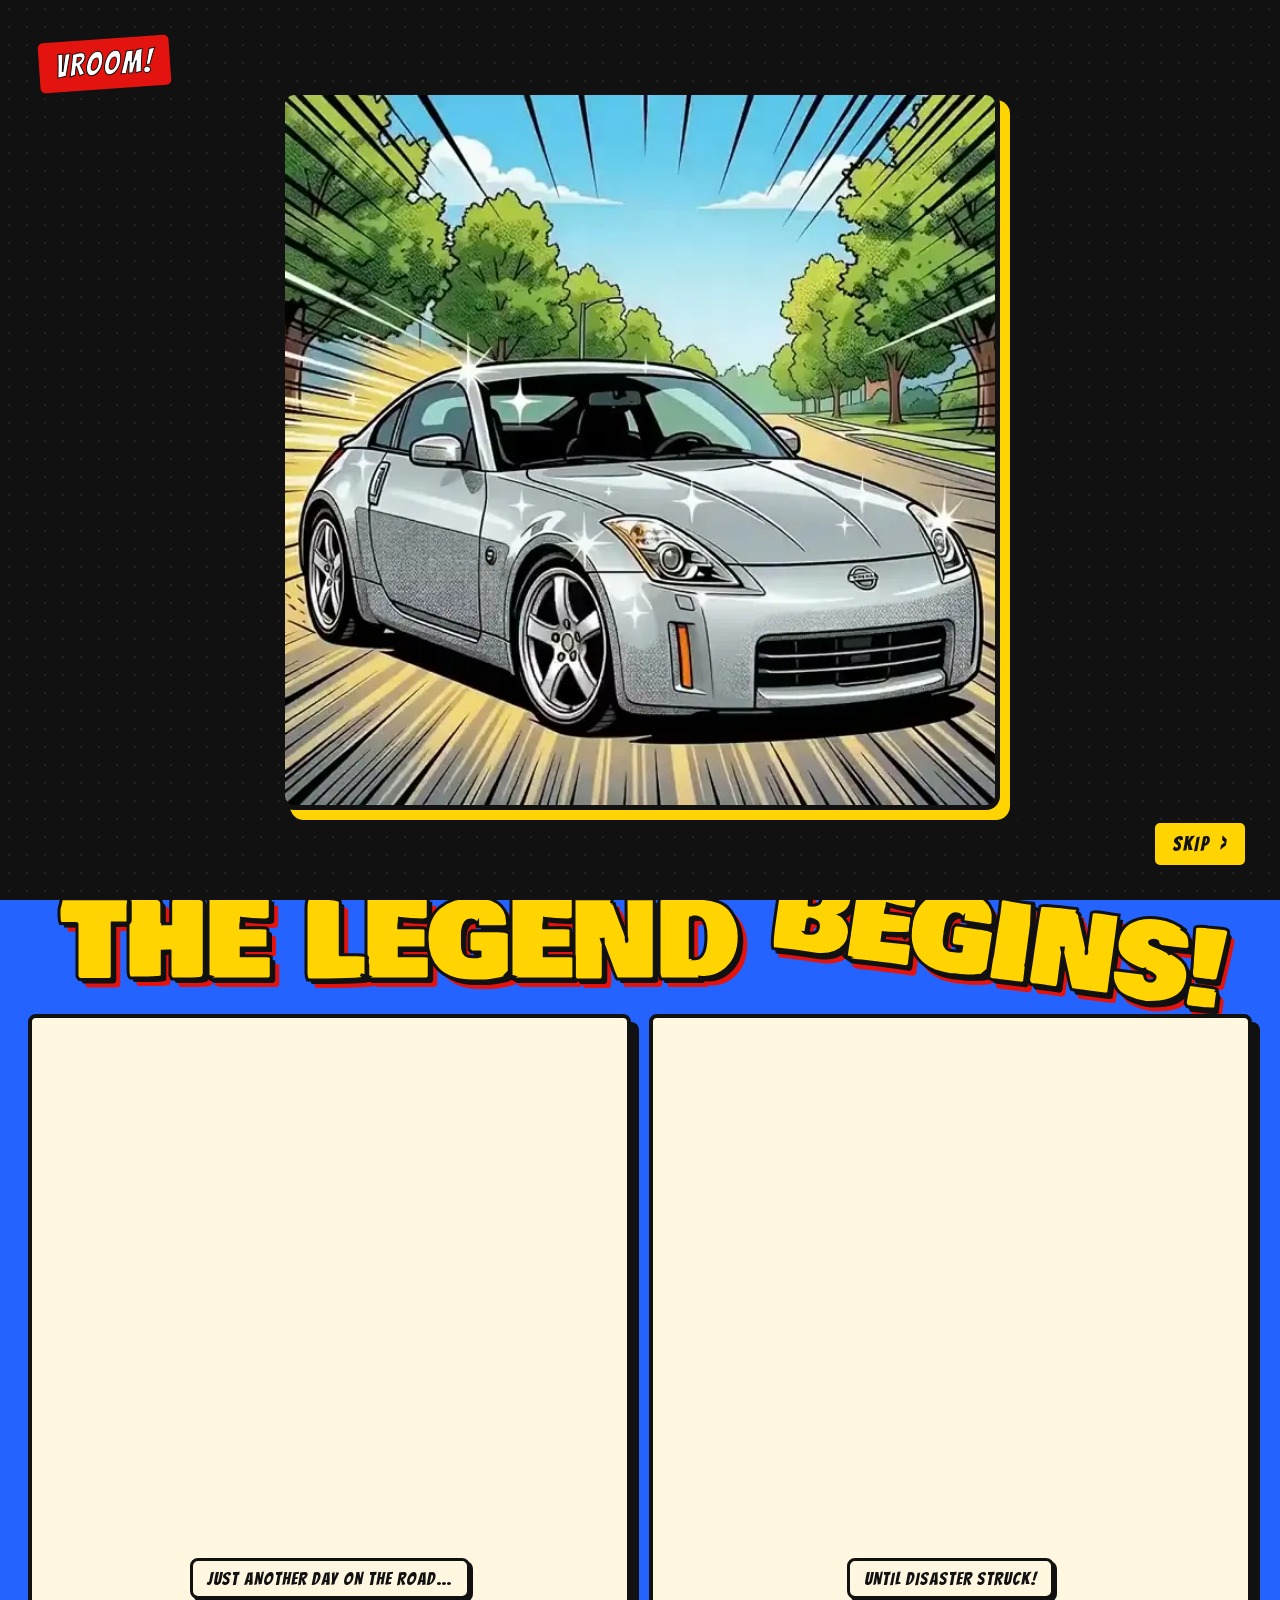
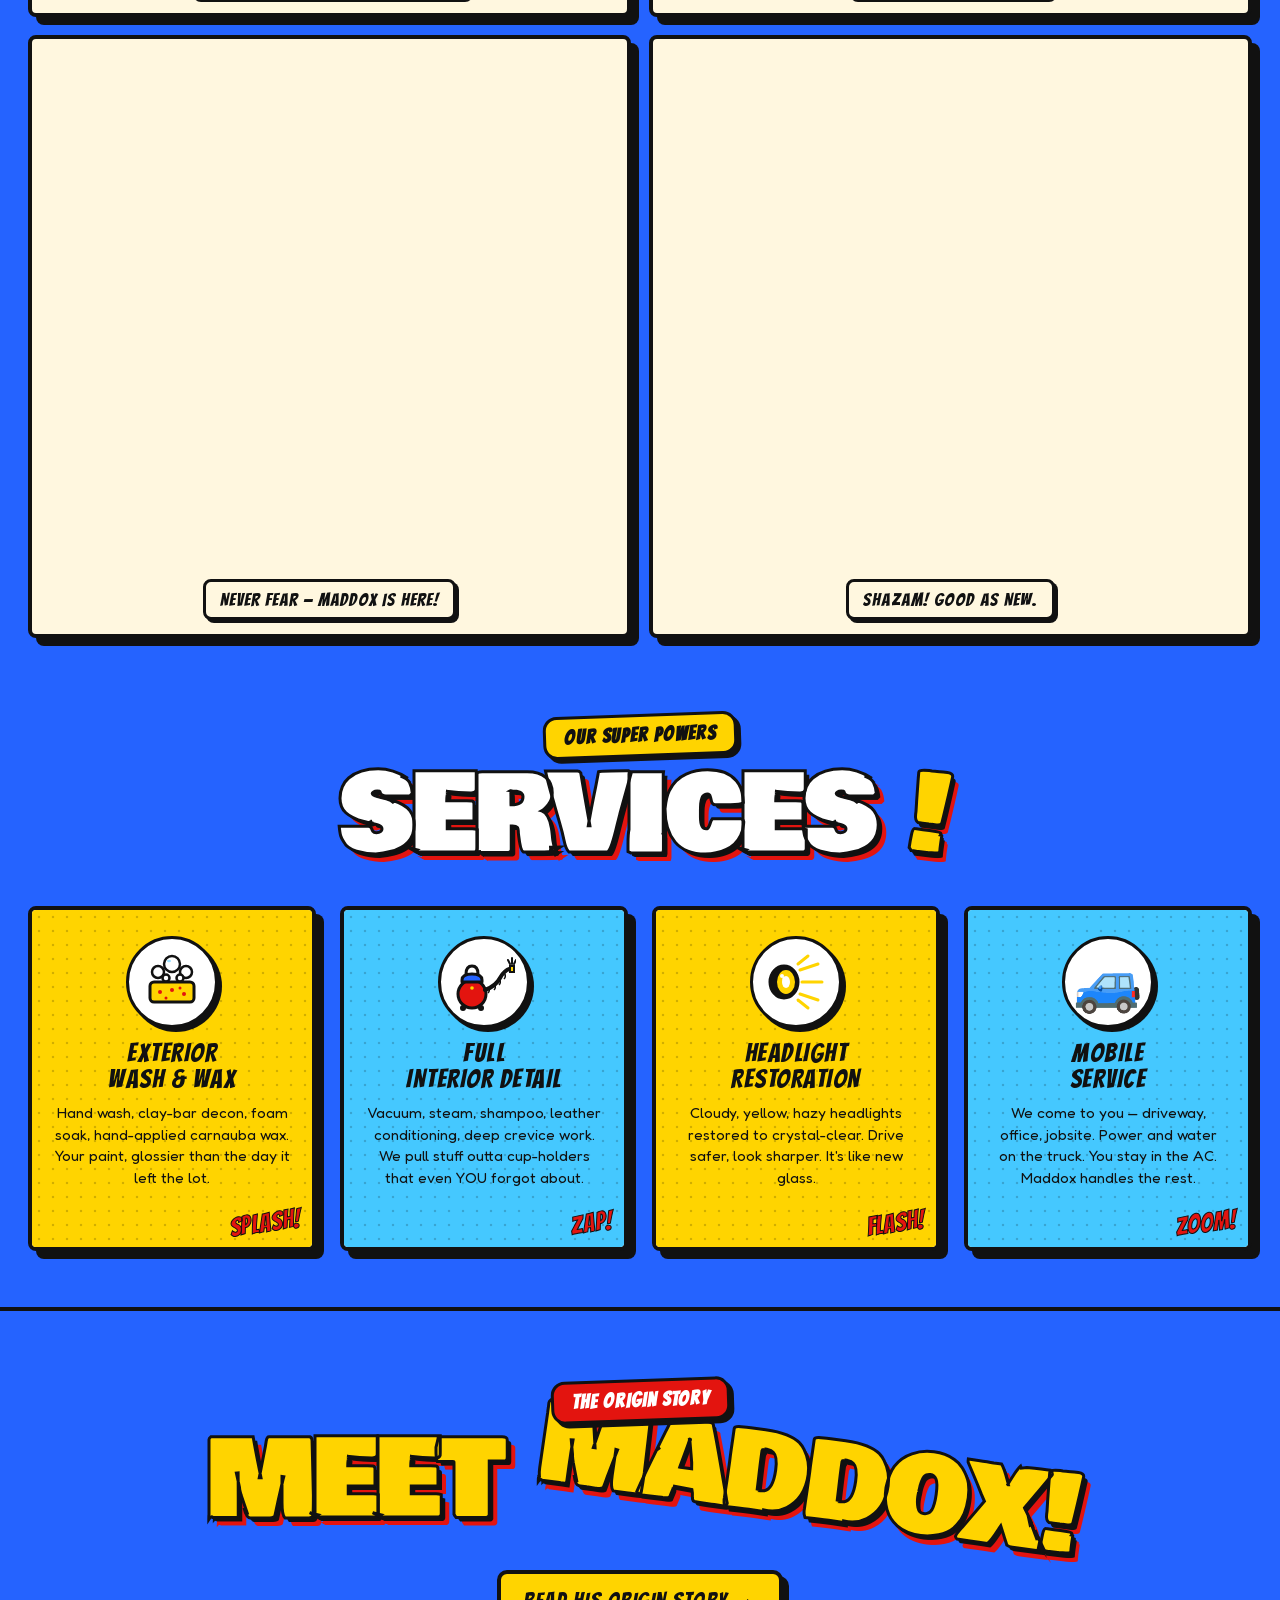
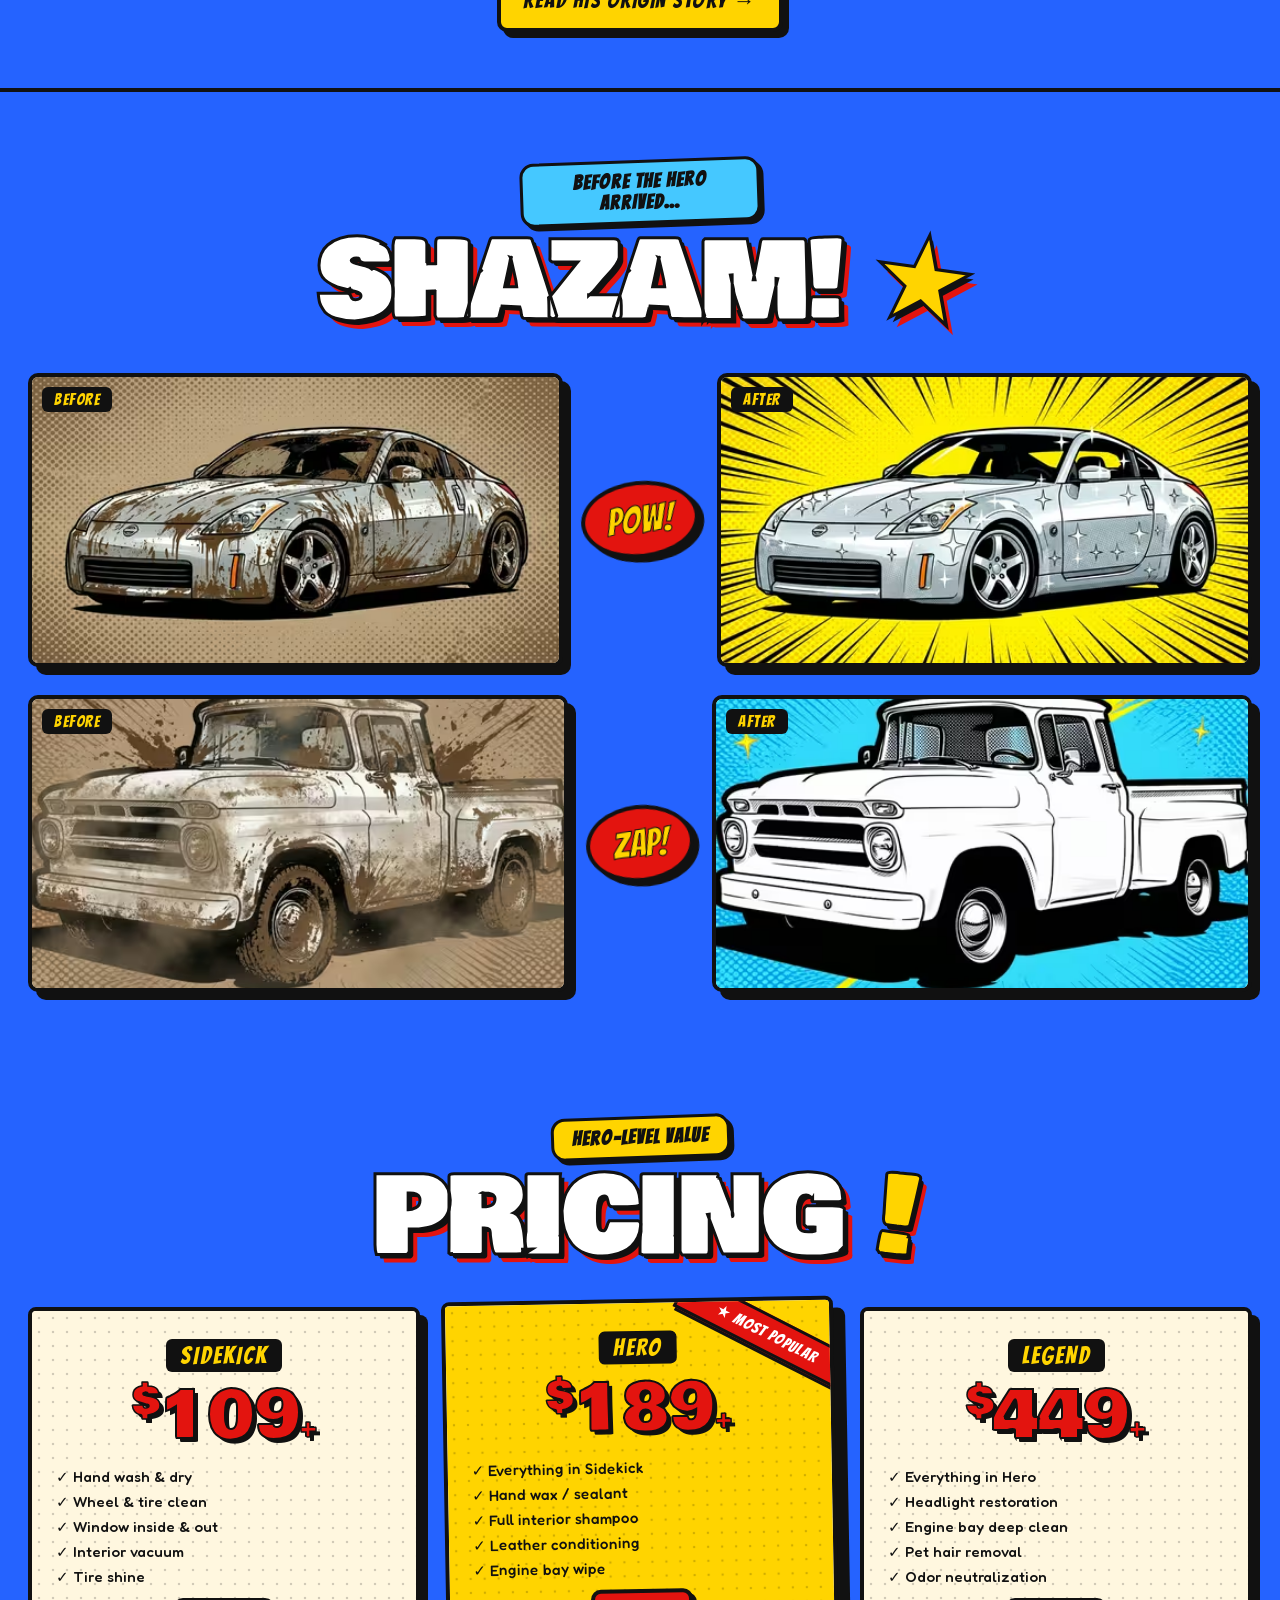
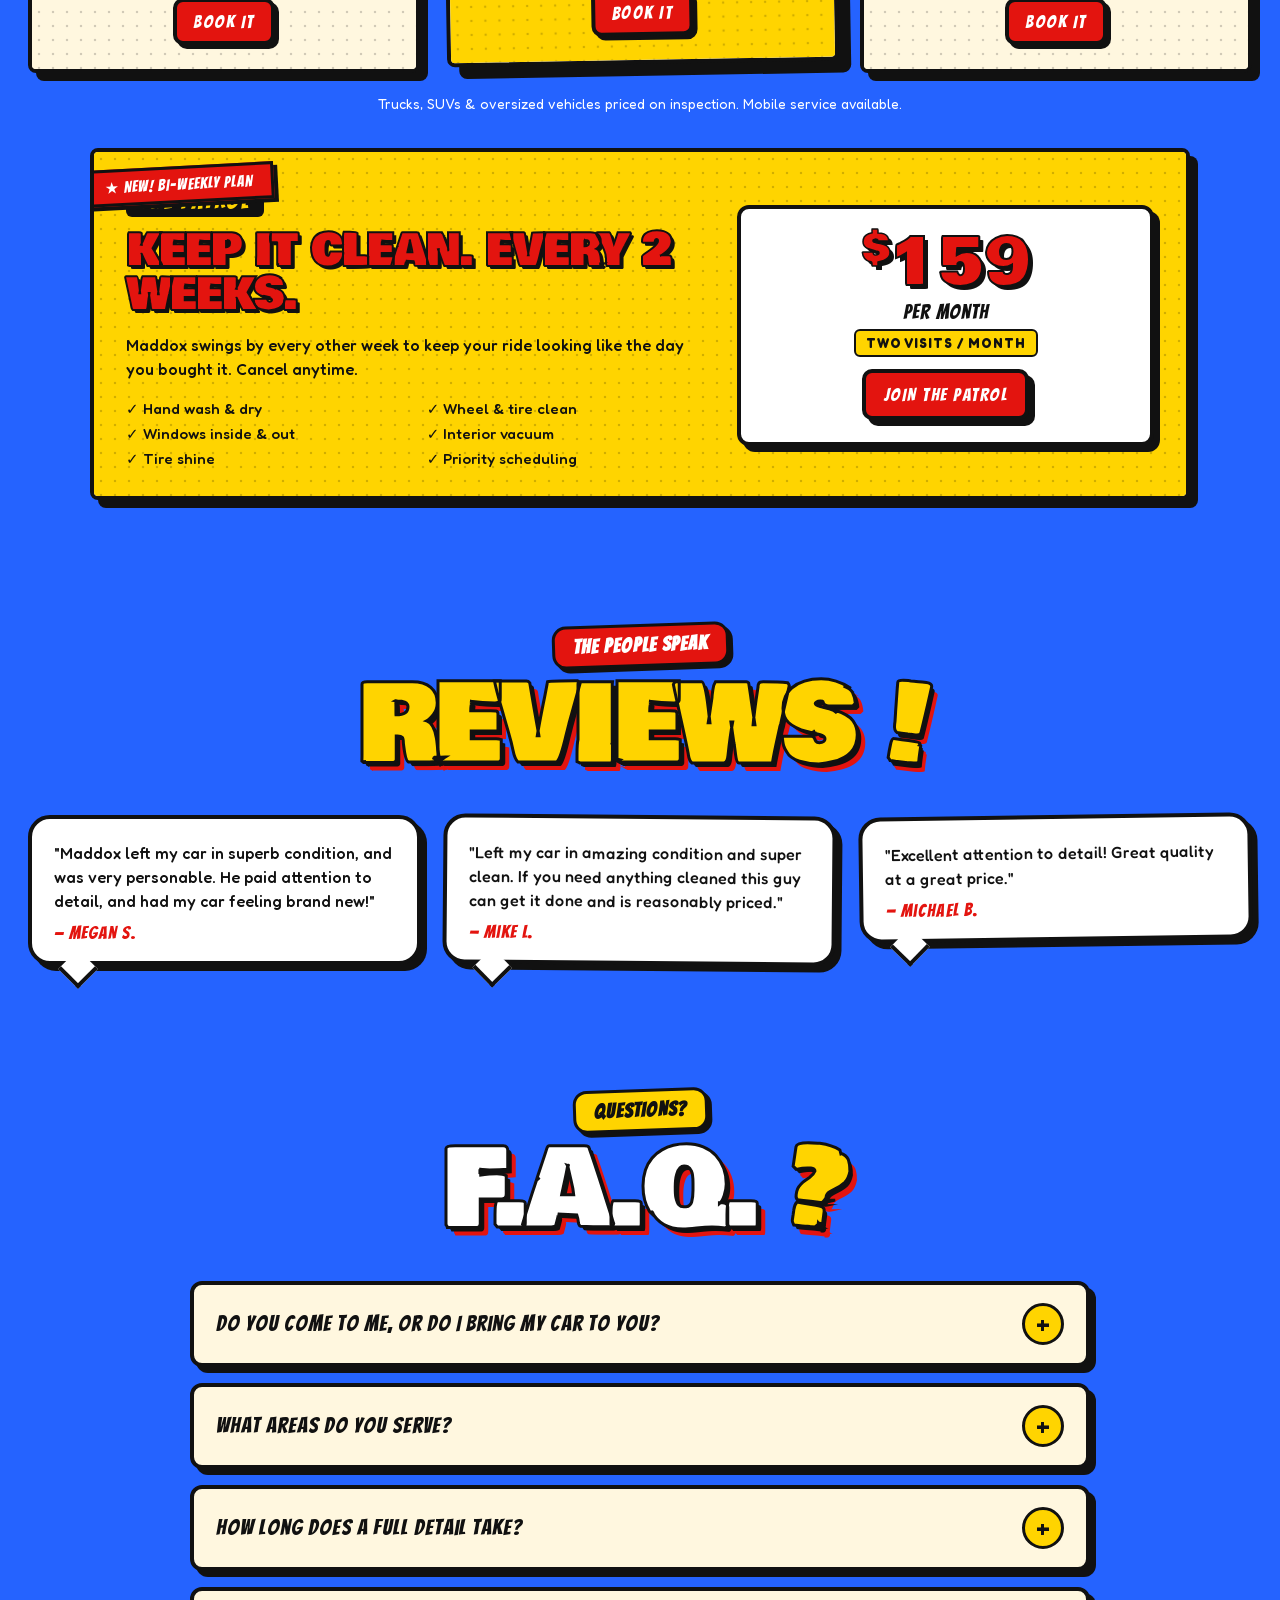
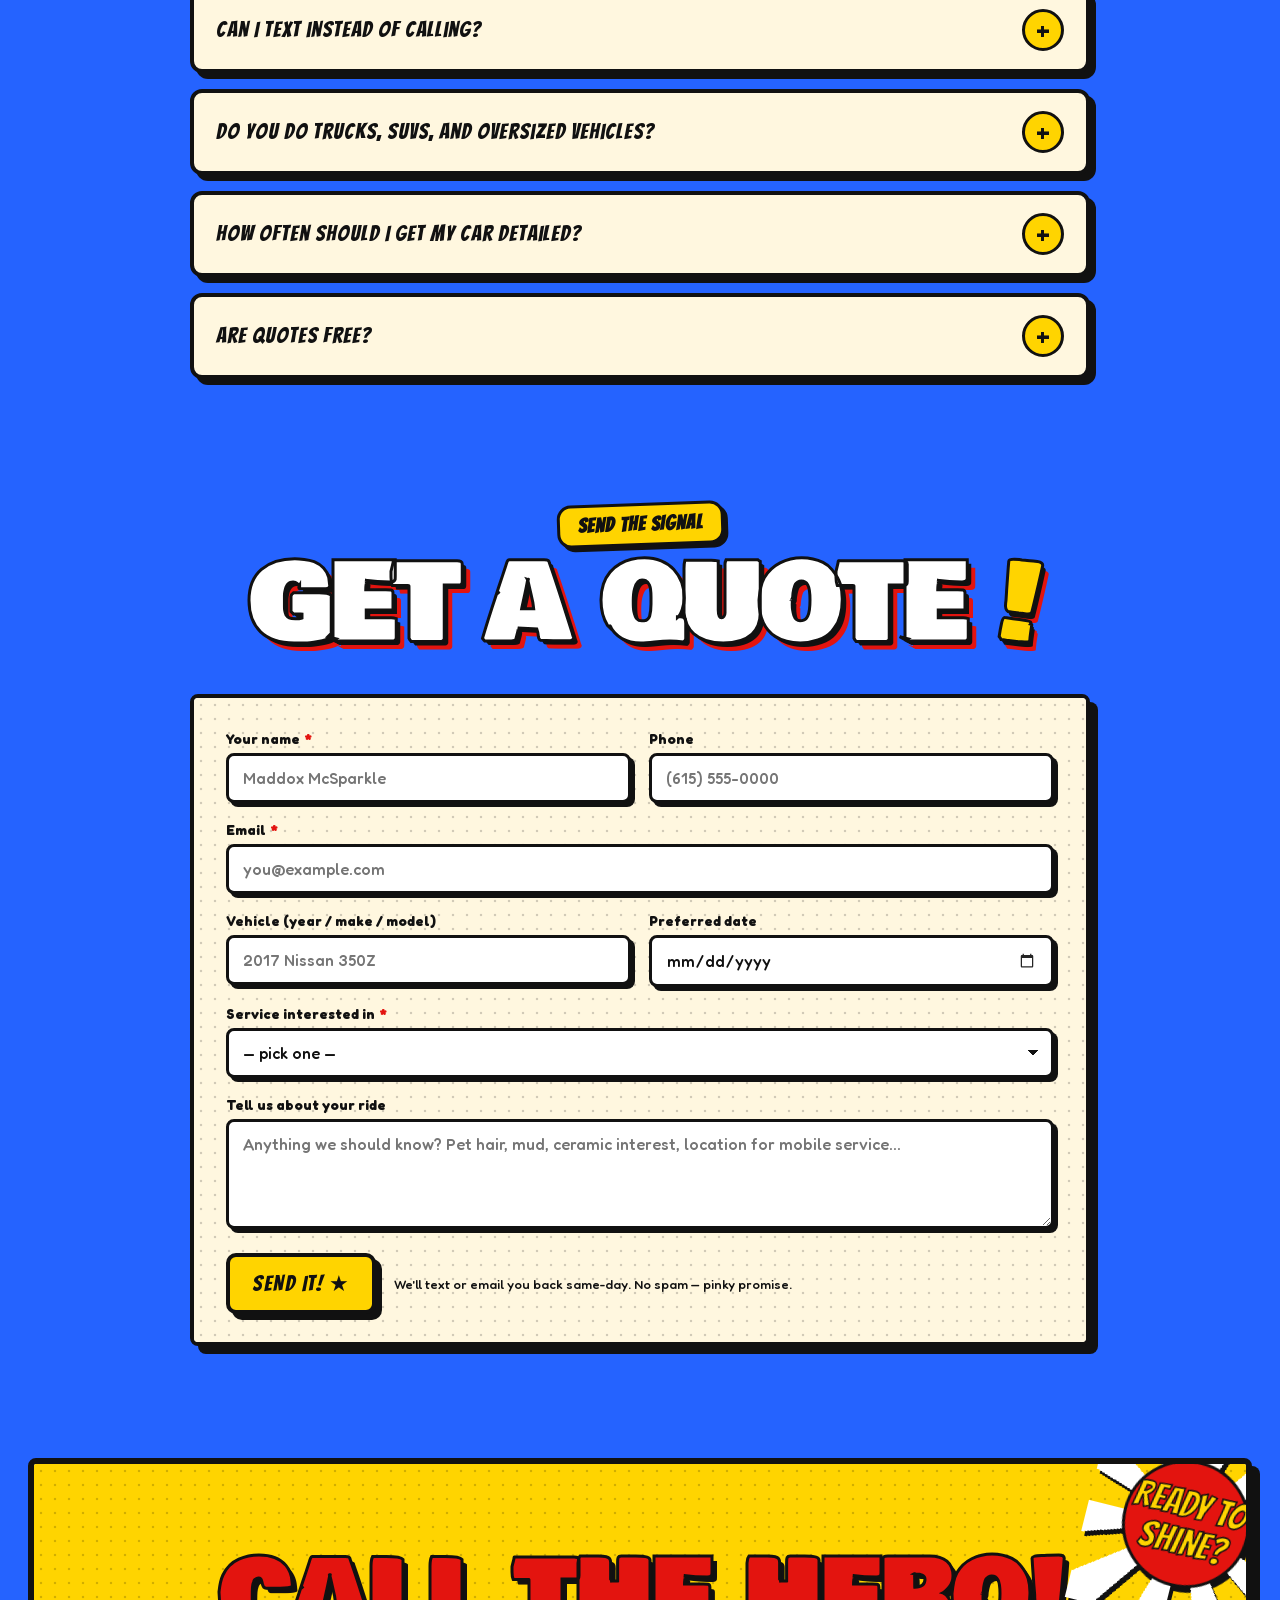
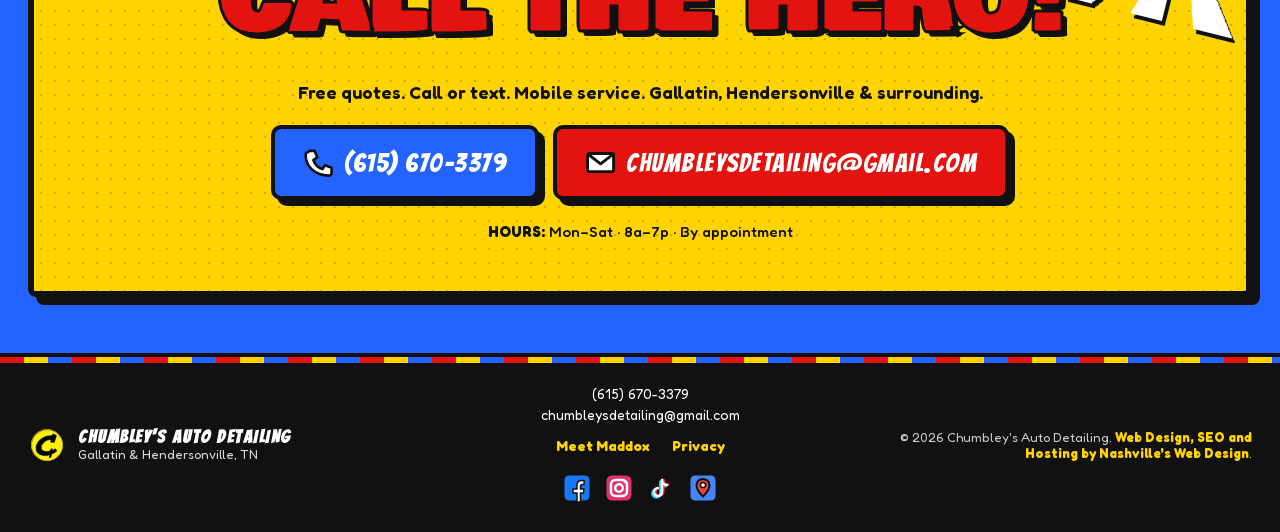
==== commit d121017f: "Meet Maddox gets its own page: the origin story moved to /about (Michael: build it from the site), t" ====
--- a/index.html
+++ b/index.html
@@ -42,7 +42,7 @@
   <link rel="preload" as="font" type="font/woff2" href="assets/fonts/bowlby-one.woff2" crossorigin />
   <link rel="preload" as="font" type="font/woff2" href="assets/fonts/bangers.woff2" crossorigin />
 
-  <link rel="stylesheet" href="styles.css?v=20260926a" />
+  <link rel="stylesheet" href="styles.css?v=20260927a" />
 
   <!-- LCP hero image preload: the same srcset and sizes as the hero's AVIF
        <source>, so the browser fetches the one file it paints. -->
@@ -330,7 +330,7 @@
   </a>
   <nav class="nav-links">
     <a href="#services">Services</a>
-    <a href="#hero-story">Meet Maddox</a>
+    <a href="/about">Meet Maddox</a>
     <a href="#gallery">Before / After</a>
     <a href="#pricing">Pricing</a>
     <a href="#faq">FAQ</a>
@@ -606,59 +606,13 @@
   </div>
 </section>
 
-<!-- =================== HERO ORIGIN STORY =================== -->
+<!-- =================== HERO ORIGIN STORY (the story is on /about since 2026-09-27) =================== -->
 <section id="hero-story" class="section section-origin">
   <div class="section-head">
     <div class="bubble bubble-banner red-bg"><strong>THE ORIGIN STORY</strong></div>
     <h2 class="kapow yellow">MEET <span>MADDOX!</span></h2>
   </div>
-
-  <div class="origin-grid">
-    <div class="panel origin-img">
-      <div class="halftone-bg yellow"></div>
-      <picture><source type="image/avif" srcset="assets/hero-action-640.avif 640w, assets/hero-action-832.avif 832w, assets/hero-action-1024.avif 1024w" sizes="(max-width: 540px) 460px, (max-width: 980px) 100vw, 620px" /><source type="image/webp" srcset="assets/hero-action-640.webp 640w, assets/hero-action-832.webp 832w, assets/hero-action-1024.webp 1024w" sizes="(max-width: 540px) 460px, (max-width: 980px) 100vw, 620px" /><img loading="lazy" decoding="async" src="assets/hero-action.png" alt="Maddox detailing a sports car" width="1024" height="1024" class="comic-treat ai" /></picture>
-      <div class="bubble bubble-bl">
-        <span>BORN WITH</span>
-        <strong>THE GIFT OF SHINE</strong>
-      </div>
-    </div>
-
-    <div class="origin-text">
-      <p class="comic-p">
-        <span class="dropcap">M</span>ADDOX didn't get bitten by a radioactive
-        microfiber towel. He didn't fall into a vat of paint sealant. He just <em>cared</em> —
-        cared about every door jamb, every wheel well, every cup-holder crumb, and every
-        inch of leather other shops skipped over.
-      </p>
-      <p class="comic-p">
-        Born and raised in <strong>Gallatin, TN</strong>, Maddox grew up tinkering on
-        family cars long before he could legally drive one. What started as Saturday wash
-        sessions in the driveway turned into a full-on obsession with making vehicles
-        look <em>better than the day they rolled off the lot</em>.
-      </p>
-      <p class="comic-p">
-        At Chumbley's, "good enough" doesn't cut it. Every car gets the same hours-long,
-        end-to-end attention — whether it's the daily driver hauling soccer practice or
-        the weekend showpiece that lives under a cover. Paint, plastics, leather, glass,
-        wheels, vents, every nook the previous detailer skipped — it all gets the
-        treatment.
-      </p>
-      <p class="comic-p">
-        Honest pricing. Mobile service. No upsells. No surprises. Just a young hometown
-        hero who treats your car like it's <em>his own</em>.
-      </p>
-      <p class="comic-p">
-        <strong class="hl-yellow">YOUR MISSION, SHOULD YOU CHOOSE TO ACCEPT:</strong>
-        Hand him your keys and let him work his magic.
-      </p>
-
-      <div class="stats">
-        <div class="stat"><strong>500+</strong><span>Cars Detailed</span></div>
-        <div class="stat"><strong>5★</strong><span>Customer Rating</span></div>
-        <div class="stat"><strong>100%</strong><span>Satisfaction</span></div>
-      </div>
-    </div>
-  </div>
+  <p class="origin-more"><a class="btn btn-yellow" href="/about">READ HIS ORIGIN STORY →</a></p>
 </section>
 
 <!-- =================== BEFORE / AFTER =================== -->
@@ -1049,6 +1003,7 @@
     <div class="foot-meta">
       <a href="tel:+16156703379">(615) 670-3379</a>
       <a href="mailto:chumbleysdetailing@gmail.com">chumbleysdetailing@gmail.com</a>
+      <div class="foot-links"><a href="/about">Meet Maddox</a><a href="/privacy">Privacy</a></div>
       <div class="foot-socials">
         <a class="social-link" href="https://www.facebook.com/ChumbleysDetailing" target="_blank" rel="noopener" aria-label="Chumbley's on Facebook">
           <svg viewBox="0 0 32 32" aria-hidden="true">
--- a/styles.css
+++ b/styles.css
@@ -1527,3 +1527,39 @@
   0%, 100% { transform: translateX(-50%) scale(1);   opacity: 1;   }
   50%      { transform: translateX(-50%) scale(1.05); opacity: .85; }
 }
+
+/* ======================================================================
+   /about and /privacy (2026-09-27): the home page's link to the origin
+   story, the footer's page links, and the privacy page's reading panel
+====================================================================== */
+.origin-more { text-align: center; margin: 0; }
+.foot-links { display: flex; gap: 4px 18px; justify-content: center; flex-wrap: wrap; }
+.foot-links a { display: inline-block; padding: 10px 2px; color: var(--hero-yellow); font-weight: 700; }
+.legal {
+  max-width: 820px; margin: 0 auto;
+  background: var(--paper);
+  border: 4px solid var(--ink); border-radius: 10px;
+  box-shadow: 8px 8px 0 var(--ink);
+  padding: 28px 28px 24px;
+  display: flex; flex-direction: column; gap: 14px;
+}
+.legal h2 { font-family: 'Bangers', cursive; letter-spacing: 1.5px; font-size: 30px; line-height: 1.1; margin: 14px 0 0; color: var(--ink); }
+.legal ul { margin: 0; padding-left: 1.2em; }
+.legal li + li { margin-top: 6px; }
+.legal li { font-size: 18px; line-height: 1.55; }
+.legal a { color: var(--ink); text-decoration: underline; text-underline-offset: 3px; font-weight: 700; }
+.legal code { font-size: .95em; }
+@media (max-width: 540px) {
+  .legal { padding: 22px 18px 18px; box-shadow: 5px 5px 0 var(--ink); }
+  .legal h2 { font-size: 26px; }
+}
+/* The origin story's three stats at a phone's width: the "100%" and
+   "Satisfaction" set the columns' minimum and pushed the third past the
+   right edge (off by 11px at 375px, on the home page before 2026-09-27 too). */
+.stats { grid-template-columns: repeat(3, minmax(0, 1fr)); }
+@media (max-width: 540px) {
+  .stats { gap: 8px; }
+  .stat { padding: 12px 4px; }
+  .stat strong { font-size: 26px; }
+  .stat span { font-size: 9.5px; letter-spacing: .2px; }
+}
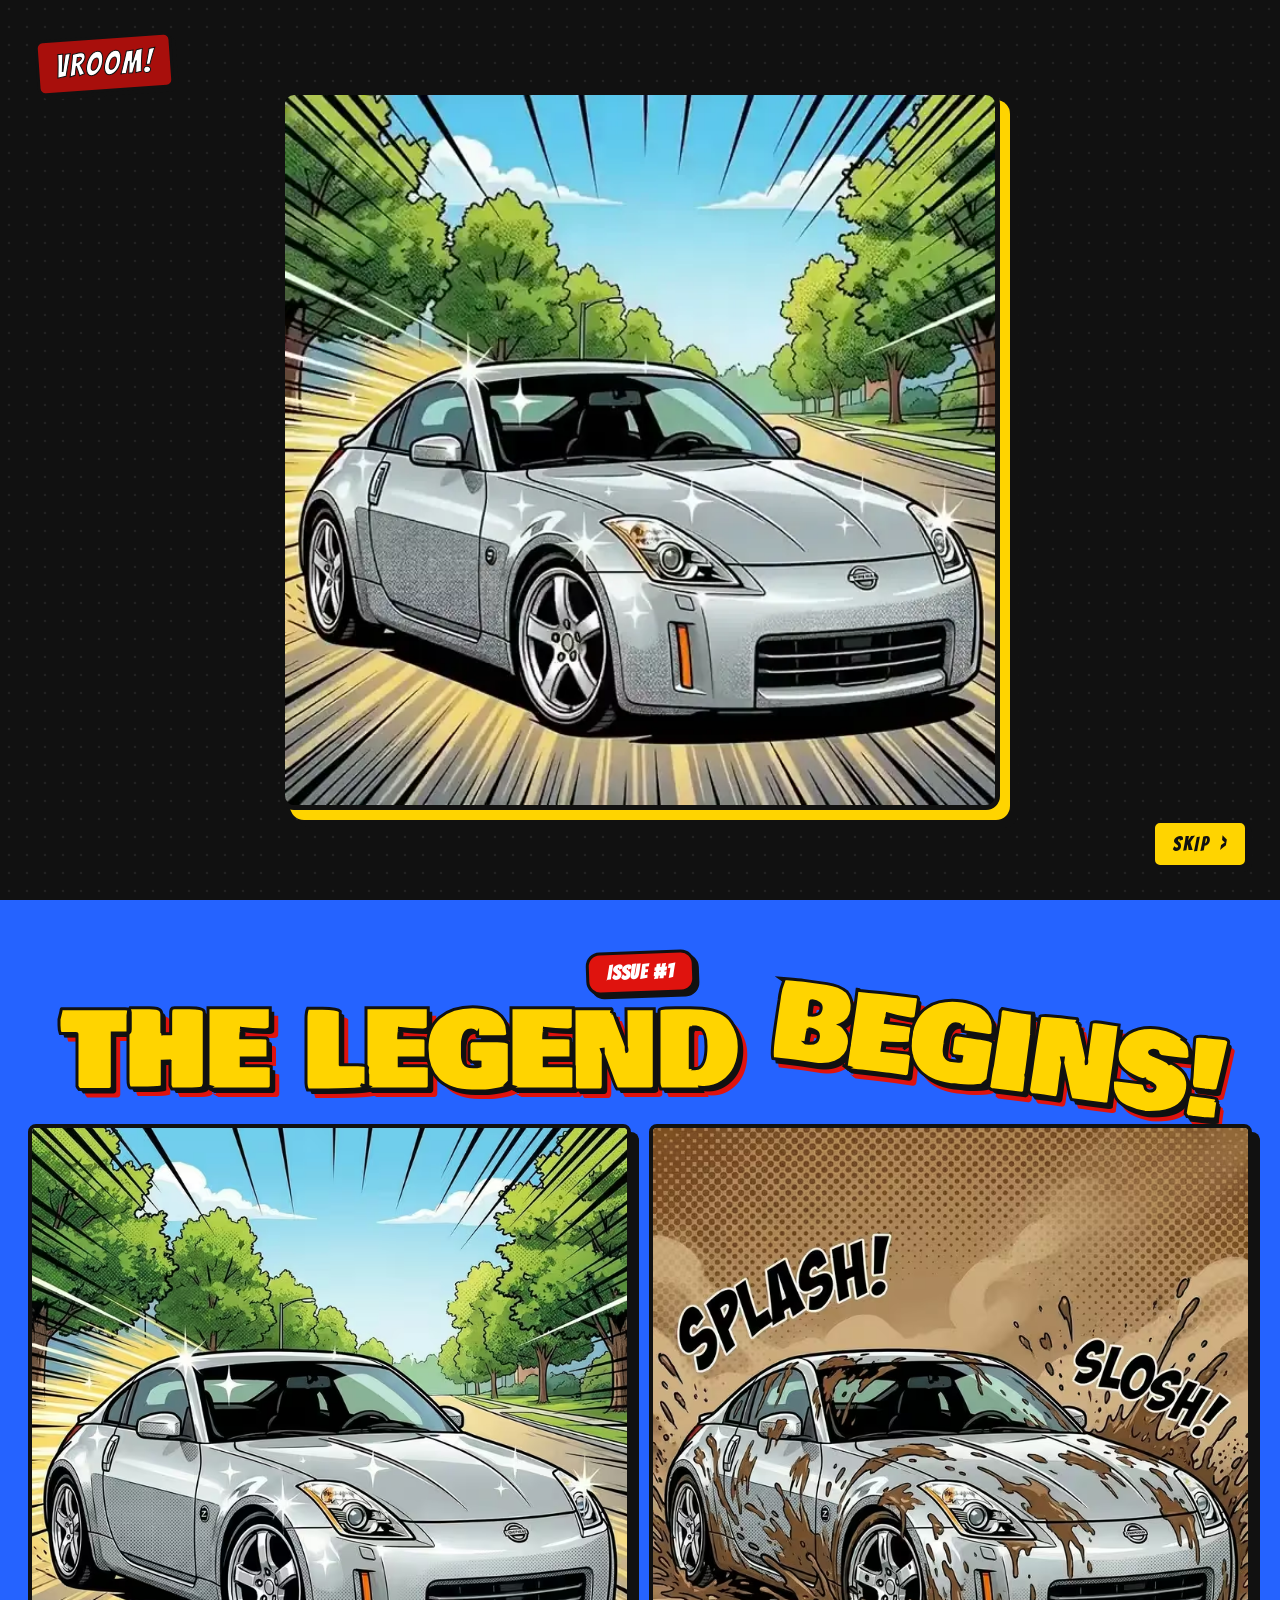
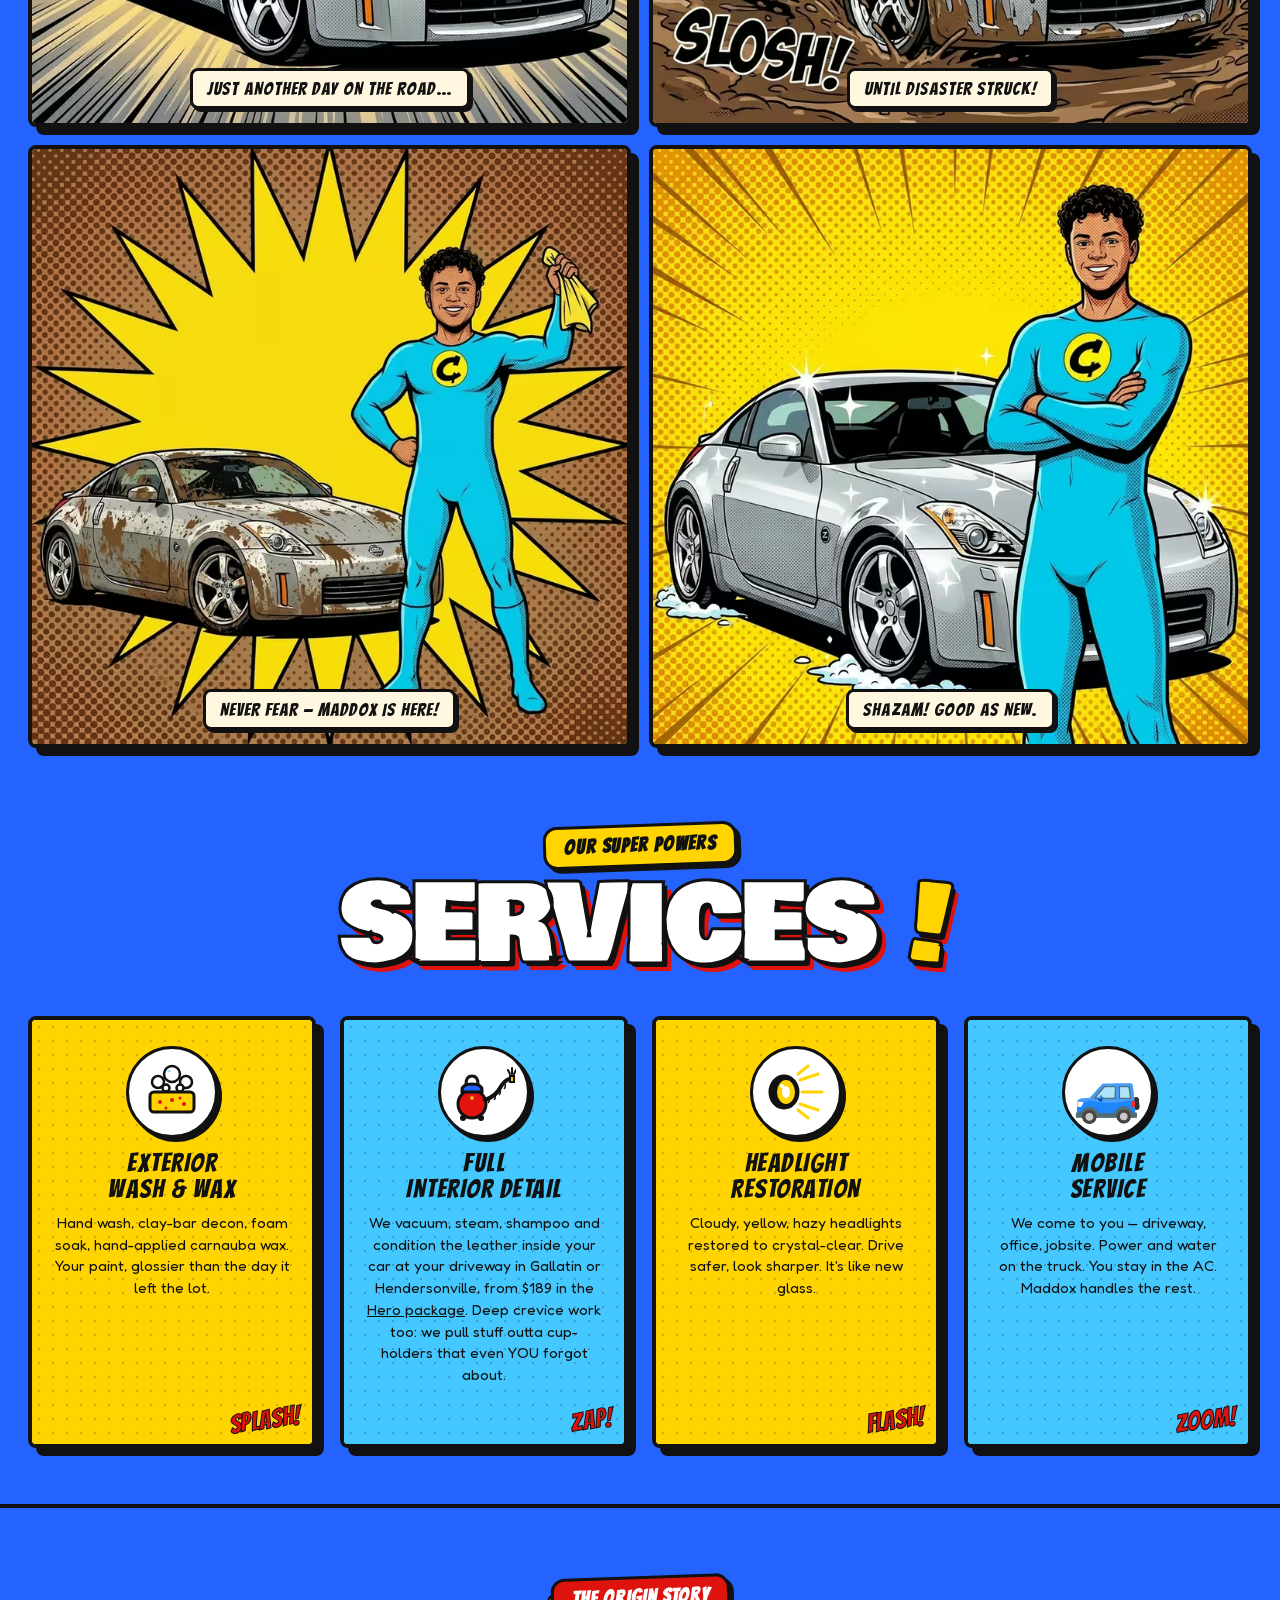
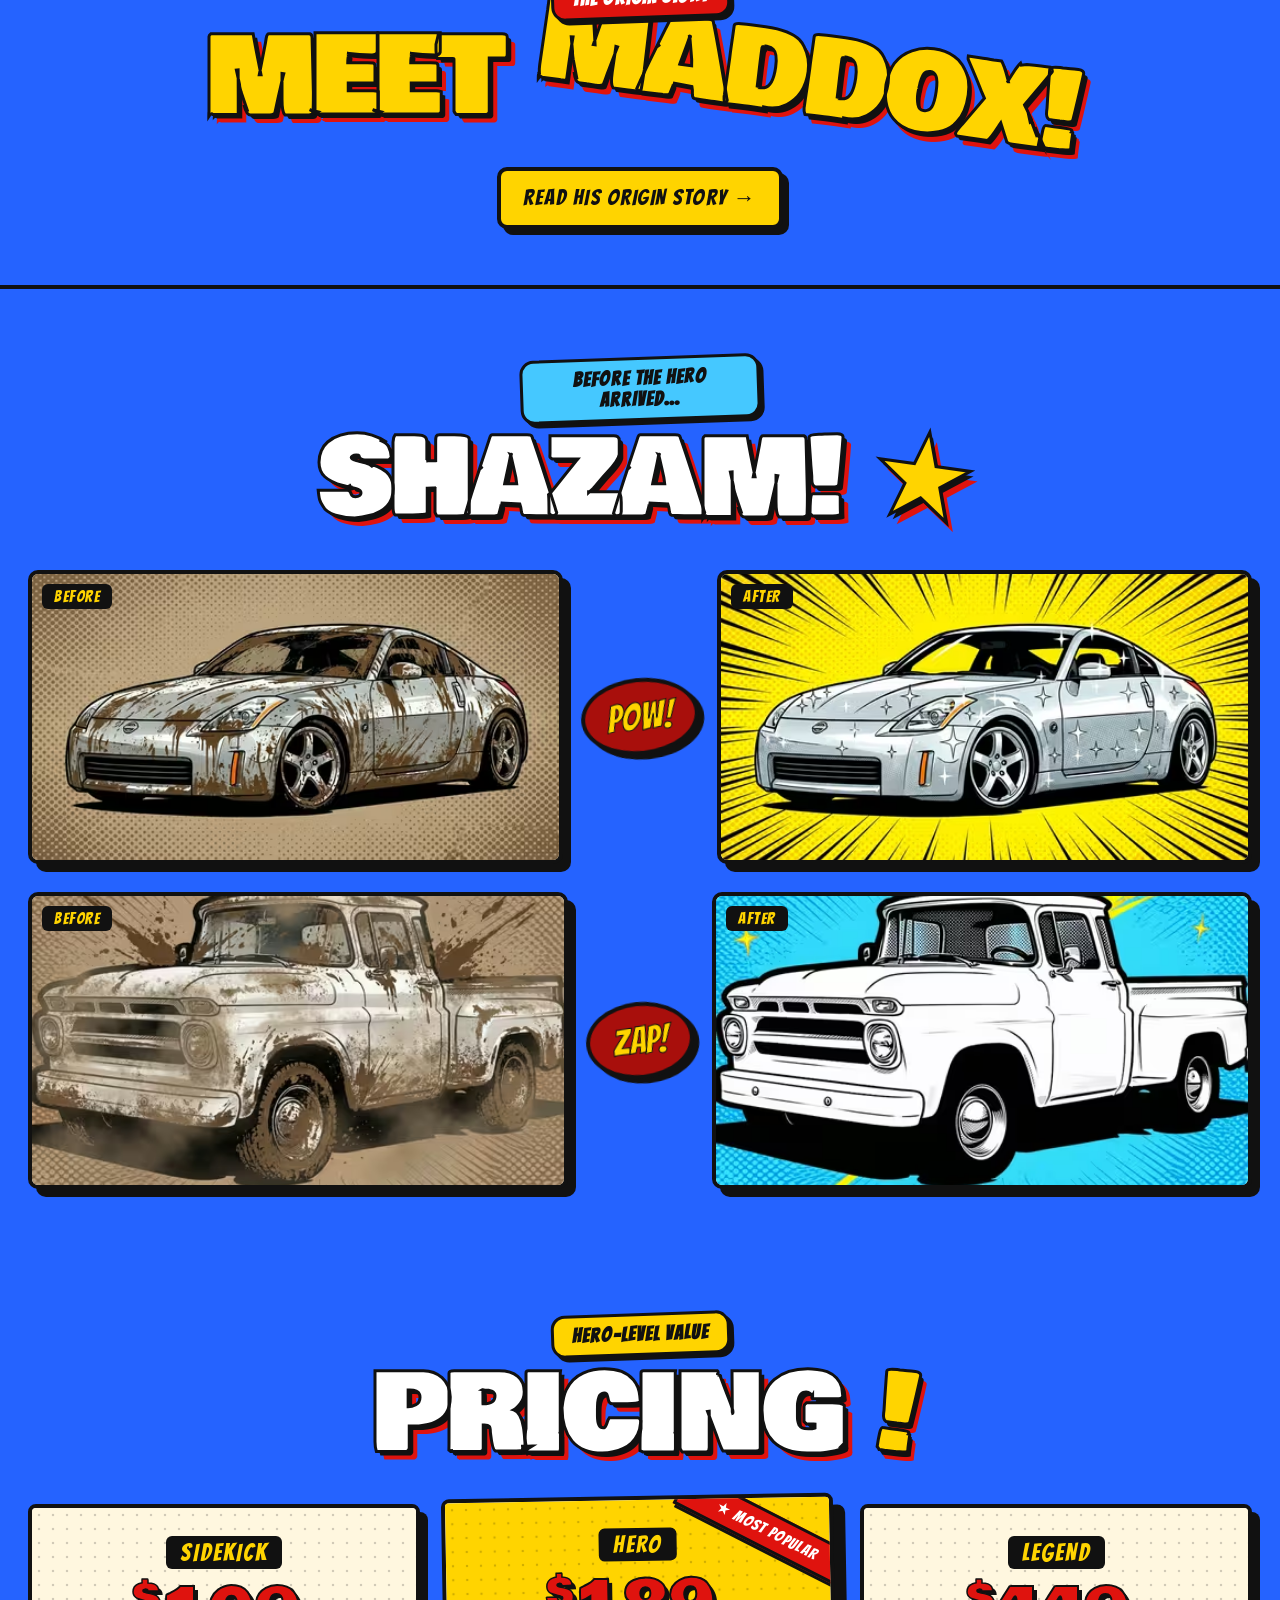
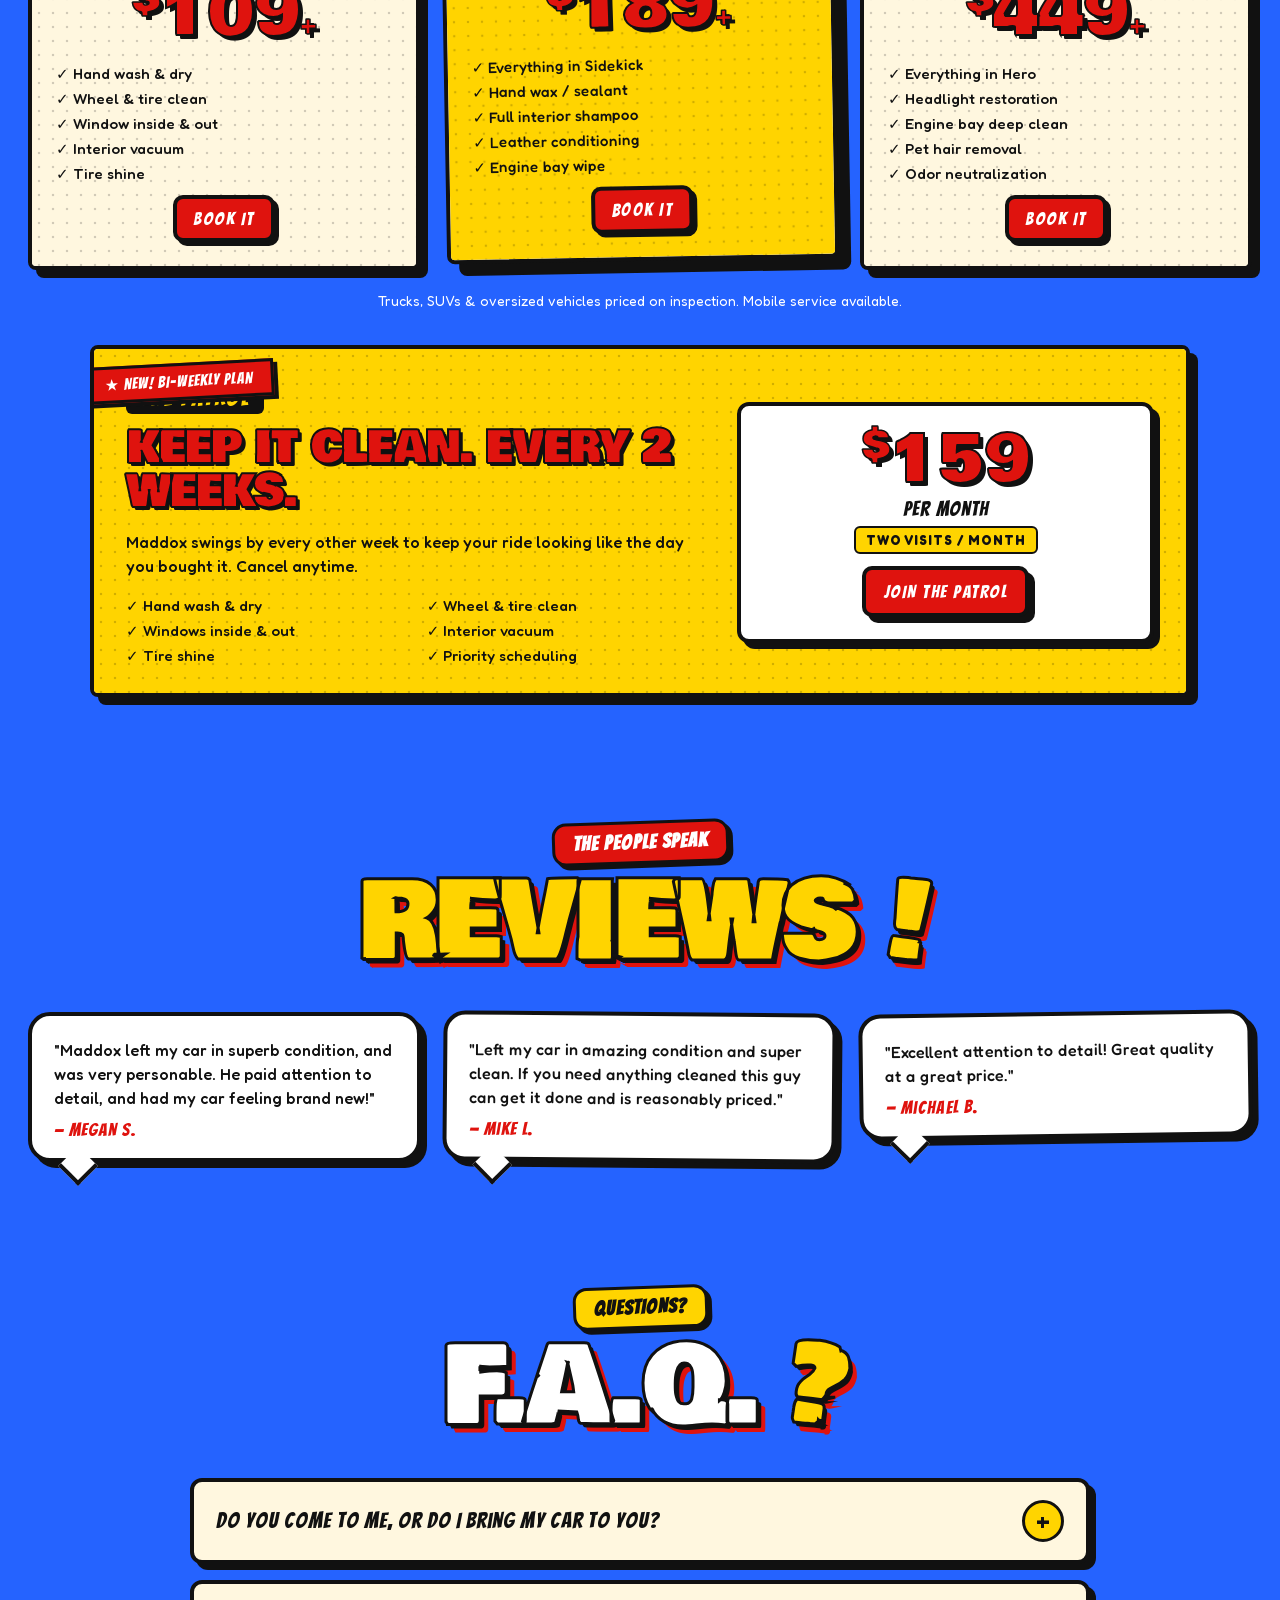
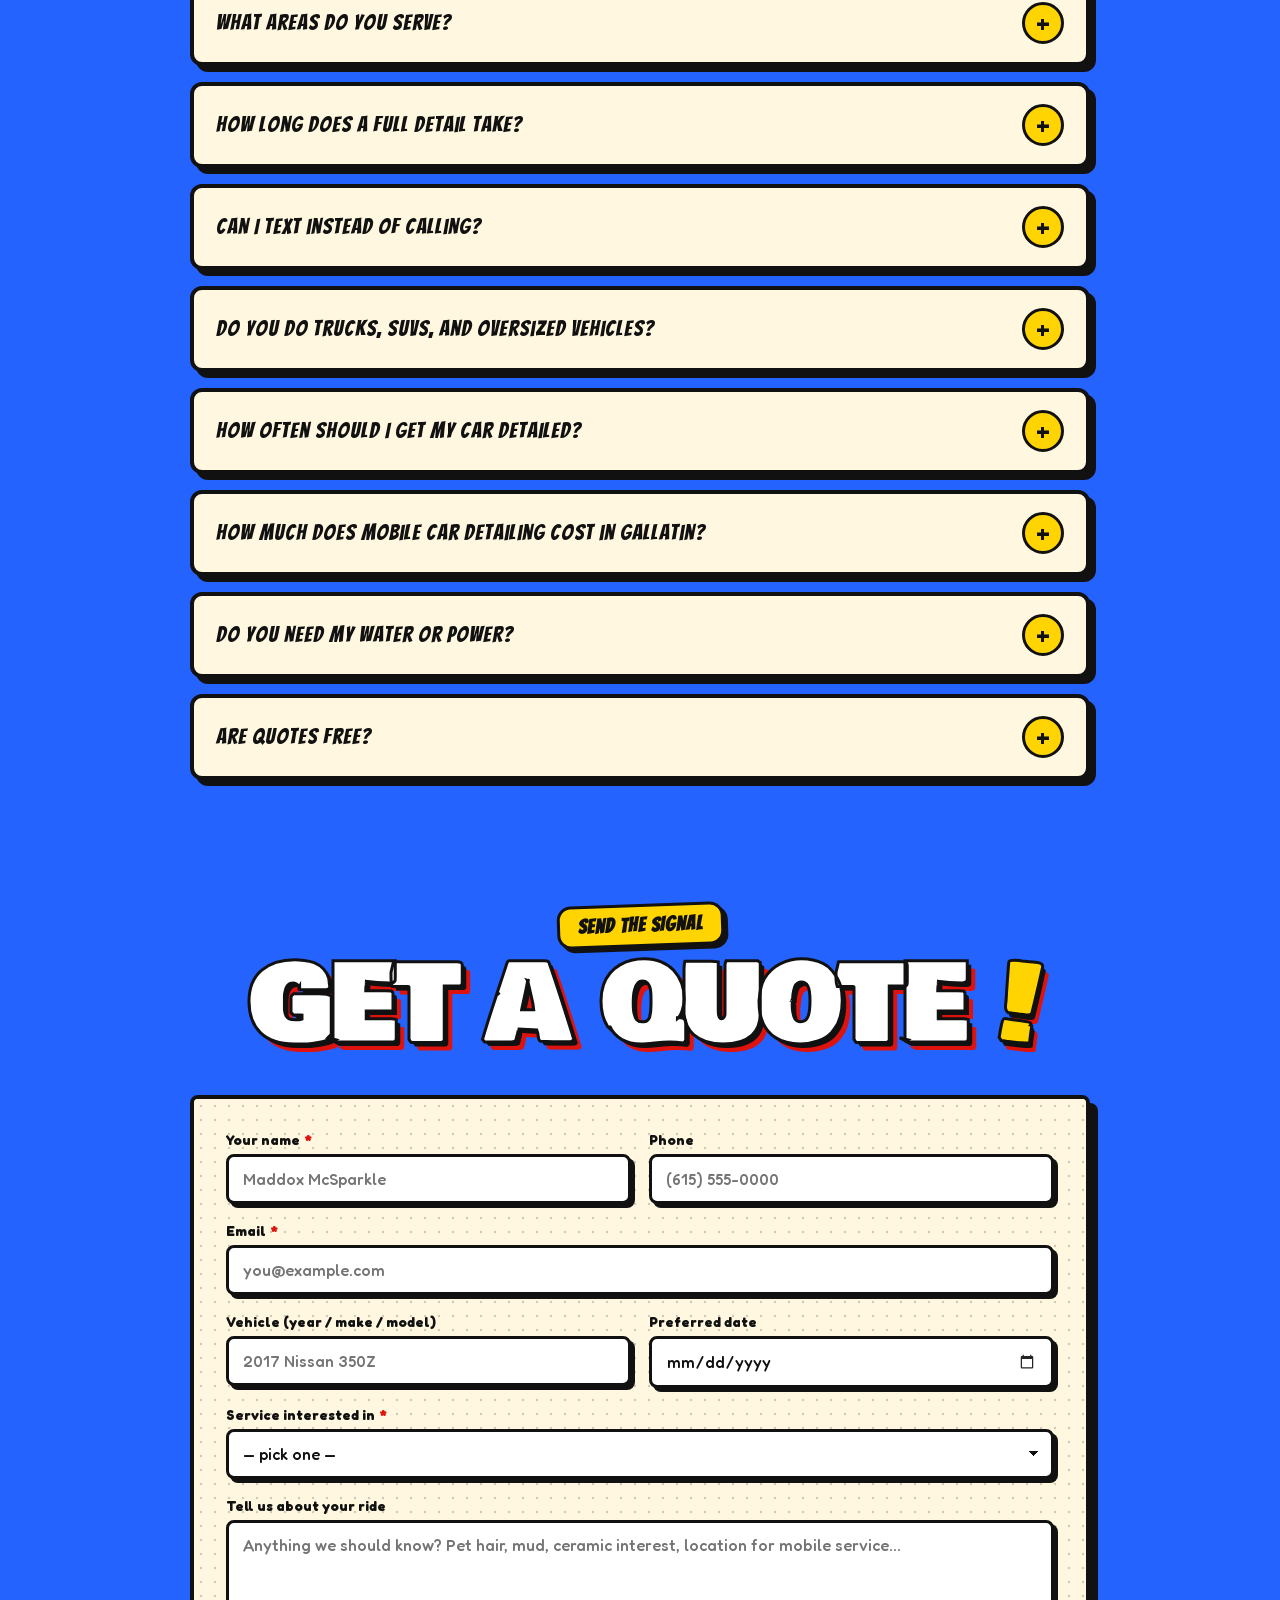
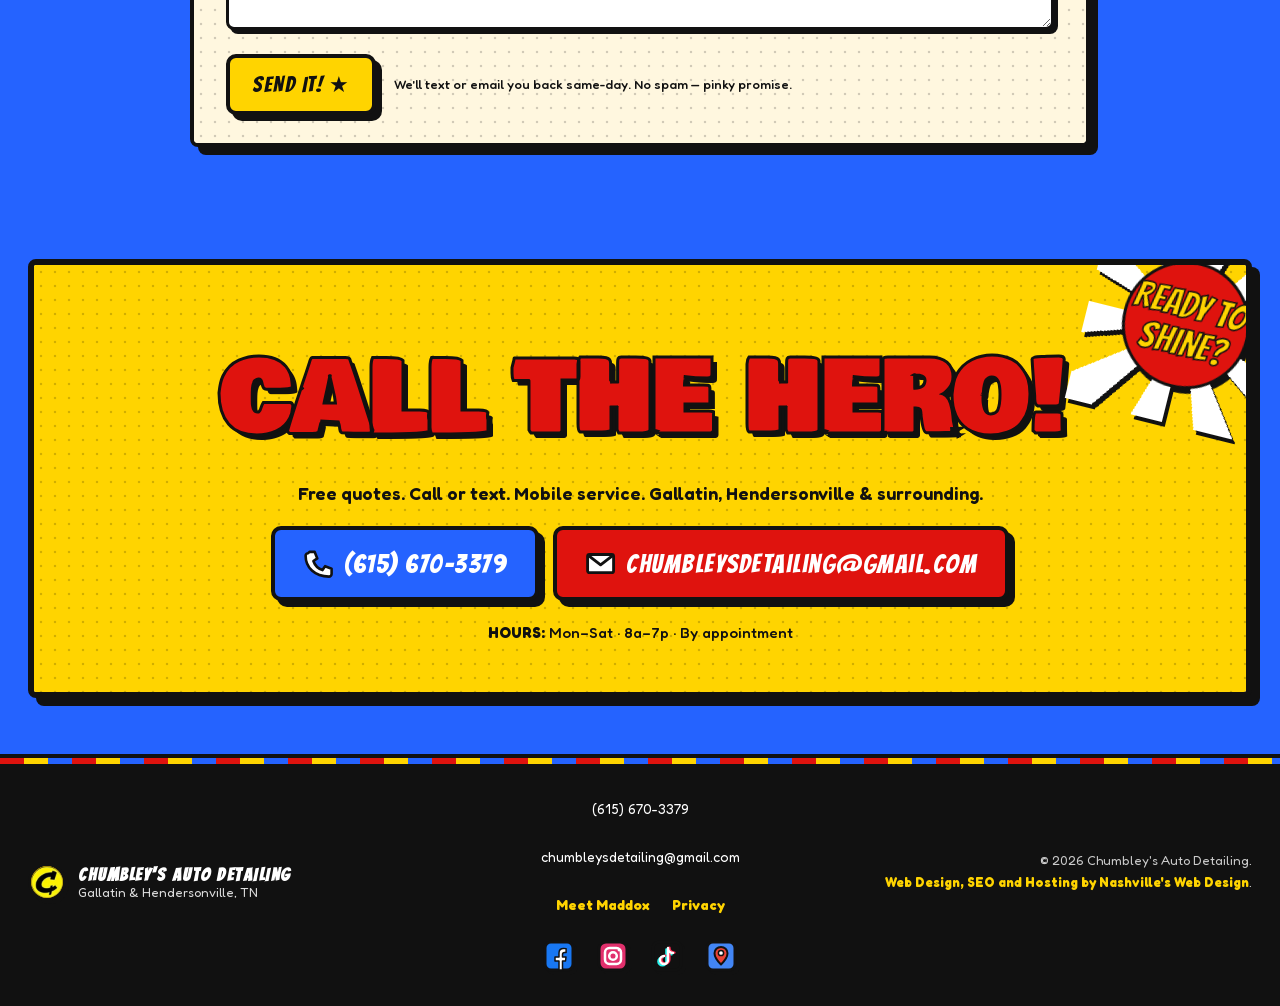
==== commit 58802eac: "Estate scan Phase 4: home title and description for the queries it ranks for, FAQs (home 9, /about 4" ====
--- a/index.html
+++ b/index.html
@@ -4,8 +4,8 @@
   <meta charset="utf-8" />
   <meta name="viewport" content="width=device-width, initial-scale=1" />
 
-  <title>Chumbley's Auto Detailing — Mobile Detailing Gallatin TN</title>
-  <meta name="description" content="Chumbley's Auto Detailing — mobile auto detailing in Gallatin &amp; Hendersonville TN. Hand wash, wax, interior detail, headlight restoration. (615) 670-3379." />
+  <title>Car Detailing in Gallatin &amp; Hendersonville, TN | Chumbley's</title>
+  <meta name="description" content="Mobile car detailing at your driveway in Gallatin and Hendersonville, TN: hand wash from $109, wax and interior shampoo from $189. Call or text (615) 670-3379." />
   <meta name="keywords" content="auto detailing Gallatin TN, mobile detailing Hendersonville, car wash Gallatin, interior detail Sumner County, headlight restoration Tennessee, Chumbley's Auto Detailing, Maddox detailer Gallatin" />
   <meta name="author" content="Chumbley's Auto Detailing" />
   <meta name="robots" content="index, follow, max-image-preview:large" />
@@ -42,7 +42,7 @@
   <link rel="preload" as="font" type="font/woff2" href="assets/fonts/bowlby-one.woff2" crossorigin />
   <link rel="preload" as="font" type="font/woff2" href="assets/fonts/bangers.woff2" crossorigin />
 
-  <link rel="stylesheet" href="styles.css?v=20260927a" />
+  <link rel="stylesheet" href="styles.css?v=20261009a" />
 
   <!-- LCP hero image preload: the same srcset and sizes as the hero's AVIF
        <source>, so the browser fetches the one file it paints. -->
@@ -134,7 +134,8 @@
           "https://www.tiktok.com/@chumbleysdetailing",
           "https://maps.app.goo.gl/qfD3mXEj3eFkXsws9"
         ],
-        "founder": { "@type": "Person", "name": "Maddox Chumbley" },
+        "founder": { "@id": "https://chumbleysdetailing.com/#maddox" },
+        "hasMap": "https://maps.app.goo.gl/qfD3mXEj3eFkXsws9",
         "hasOfferCatalog": {
           "@type": "OfferCatalog",
           "name": "Detailing Services",
@@ -190,7 +191,7 @@
         "itemListElement": [
           { "@type": "ListItem", "position": 1, "name": "Home",         "item": "https://chumbleysdetailing.com/" },
           { "@type": "ListItem", "position": 2, "name": "Services",     "item": "https://chumbleysdetailing.com/#services" },
-          { "@type": "ListItem", "position": 3, "name": "Meet Maddox",  "item": "https://chumbleysdetailing.com/#hero-story" },
+          { "@type": "ListItem", "position": 3, "name": "Meet Maddox",  "item": "https://chumbleysdetailing.com/about" },
           { "@type": "ListItem", "position": 4, "name": "Before / After", "item": "https://chumbleysdetailing.com/#gallery" },
           { "@type": "ListItem", "position": 5, "name": "Pricing",      "item": "https://chumbleysdetailing.com/#pricing" },
           { "@type": "ListItem", "position": 6, "name": "Contact",      "item": "https://chumbleysdetailing.com/#contact" }
@@ -202,11 +203,18 @@
         "name": "Maddox Chumbley",
         "jobTitle": "Founder & Lead Detailer",
         "worksFor": { "@id": "https://chumbleysdetailing.com/#business" },
-        "image": "https://chumbleysdetailing.com/assets/hero-portrait.png"
+        "image": "https://chumbleysdetailing.com/assets/hero-portrait.png",
+        "url": "https://chumbleysdetailing.com/about"
       },
       {
         "@type": "WebPage",
+        "@id": "https://chumbleysdetailing.com/#webpage",
         "url": "https://chumbleysdetailing.com/",
+        "name": "Car Detailing in Gallatin & Hendersonville, TN | Chumbley's",
+        "isPartOf": { "@id": "https://chumbleysdetailing.com/#website" },
+        "about": { "@id": "https://chumbleysdetailing.com/#business" },
+        "inLanguage": "en-US",
+        "dateModified": "2026-09-27",
         "speakable": {
           "@type": "SpeakableSpecification",
           "cssSelector": ["h1", ".kicker", ".meta-row"]
@@ -430,6 +438,8 @@
         <span class="title-line line-3">DETAILING!</span>
       </h1>
 
+      <p class="strapline">Mobile car detailing in Gallatin and Hendersonville, TN. Call or text <a href="tel:+16156703379">(615) 670-3379</a>.</p>
+
       <p class="kicker">
         Issue #1 · Gallatin &amp; Hendersonville, TN — A blinding,
         sparkling, wheel-shining, interior-rescuing detail crew has arrived.
@@ -562,7 +572,7 @@
         </svg>
       </div>
       <h3>FULL <br/>INTERIOR DETAIL</h3>
-      <p>Vacuum, steam, shampoo, leather conditioning, deep crevice work. We pull stuff outta cup-holders that even YOU forgot about.</p>
+      <p>We vacuum, steam, shampoo and condition the leather inside your car at your driveway in Gallatin or Hendersonville, from $189 in the <a href="#pricing">Hero package</a>. Deep crevice work too: we pull stuff outta cup-holders that even YOU forgot about.</p>
       <span class="onomatopoeia">ZAP!</span>
     </article>
 
@@ -806,6 +816,16 @@
     </details>
 
     <details class="faq-item">
+      <summary><span>How much does mobile car detailing cost in Gallatin?</span></summary>
+      <p>The <strong>Sidekick</strong> wash and vacuum starts at <strong>$109</strong>, the <strong>Hero</strong> wax and interior shampoo at <strong>$189</strong>, and the <strong>Legend</strong> full detail at <strong>$449</strong>. The Patrol plan is $159 a month for two visits. Trucks, SUVs and vans are priced on inspection. All of it is done at your place, in Gallatin, Hendersonville or the towns around them.</p>
+    </details>
+
+    <details class="faq-item">
+      <summary><span>Do you need my water or power?</span></summary>
+      <p>No. Maddox carries his own water and power on the truck, so a driveway, a parking space at work or an apartment lot is enough. Leave the hose coiled and the garage outlet free.</p>
+    </details>
+
+    <details class="faq-item">
       <summary><span>Are quotes free?</span></summary>
       <p>Always. Call or text <a href="tel:+16156703379">(615) 670-3379</a>, send a photo of your vehicle and a quick description of what you want done, and we'll give you an honest quote — <strong>no pressure, no upsells</strong>.</p>
     </details>
@@ -825,9 +845,11 @@
         enctype="text/plain">
     <div class="halftone-bg"></div>
 
-    <!-- spam honey-pot — bots fill this, humans never see it -->
+    <!-- spam honey-pot — bots fill this, humans never see it. display:none, not
+         off-screen: browsers autofill a field they can focus (Chrome did on
+         another of our sites, 2026-10-01, and a real request was lost) -->
     <input type="text" name="_gotcha" tabindex="-1" autocomplete="off"
-           style="position:absolute;left:-9999px" aria-hidden="true" />
+           style="display:none" aria-hidden="true" />
 
     <div class="form-grid">
       <label class="form-field">
@@ -891,9 +913,16 @@
       if (!form) return;
 
       form.addEventListener("submit", function (e) {
-        // Honey-pot — bot filled the hidden field, silently succeed without sending
+        // Honey-pot — bot filled the hidden field, silently succeed without sending.
+        // A value that copies the visitor's own name, email or phone is the
+        // browser's autofill, not a bot, so it goes through.
         var gotcha = form.querySelector('input[name="_gotcha"]');
-        if (gotcha && gotcha.value) {
+        var hp = gotcha && gotcha.value ? gotcha.value.trim().toLowerCase() : "";
+        var own = ["name", "email", "phone"].map(function (k) {
+          var el = form.elements[k];
+          return el && el.value ? el.value.trim().toLowerCase() : "";
+        }).filter(function (x) { return x.length >= 2; });
+        if (hp && !own.some(function (x) { return x.indexOf(hp) !== -1 || hp.indexOf(x) !== -1; })) {
           e.preventDefault();
           window.location.href = "/thanks/";
           return;
--- a/styles.css
+++ b/styles.css
@@ -23,7 +23,8 @@
   --paper:     #fff7df;
   --hero-blue: #2563ff;
   --hero-cyan: #45c8ff;
-  --hero-red:  #e3140f;
+  --hero-red:  #df130e; /* a shade under #e3140f: holds 4.5:1 on the paper panels (2026-10-09) */
+  --hero-red-deep: #a80f0c; /* red that holds 4.5:1 against yellow and white text (2026-10-09) */
   --hero-yellow:#ffd400;
   --hero-pink: #ff6fa3;
   --shadow:    0 6px 0 #111;
@@ -146,6 +147,7 @@
   border-bottom: 2px solid var(--ink);
 }
 .nav-cta {
+  min-height: 44px; /* the phone link is the conversion on a phone: a full tap target */
   font-family: 'Bangers', cursive; font-size: 18px; letter-spacing: 1px;
   background: var(--hero-red); color: #fff;
   padding: 10px 16px;
@@ -165,6 +167,8 @@
 .social-link {
   display: inline-flex;
   align-items: center;
+  justify-content: center;
+  min-width: 44px; min-height: 44px; /* the icon stays its size; the tap area is 44px */
   text-decoration: none;
   color: inherit;
 }
@@ -181,7 +185,11 @@
 .foot-socials .social-link svg { width: 32px; height: 32px; }
 
 @media (max-width: 540px) {
-  .social-row { gap: 6px; }
+  /* At 375px the four header icons pushed the phone link past the right edge
+     (it sat at 370-455px, clipped). On a phone the header keeps the logo and
+     the phone link; the same four links are in the footer. (2026-10-09) */
+  .nav .social-row { display: none; }
+  .social-row { gap: 0; }
   .social-link svg { width: 32px; height: 32px; }
 }
 .nav-cta:hover { transform: translate(-2px,-2px); box-shadow: 6px 6px 0 var(--ink); }
@@ -441,7 +449,7 @@
   display: grid; place-items: center;
   width: 86px; height: 86px;
   background: var(--hero-yellow);
-  color: var(--hero-red);
+  color: var(--hero-red-deep);
   border: 4px solid var(--ink);
   border-radius: 50%;
   font-family: 'Bangers', cursive;
@@ -482,6 +490,11 @@
   font-size: clamp(42px, 5.4vw, 76px);
 }
 
+.strapline {
+  margin: 0;
+  font-size: 18px; line-height: 1.4; font-weight: 700;
+}
+.strapline a { color: inherit; display: inline-block; padding: 12px 0; margin: -12px 0; } /* a 44px tap area without spreading the line */
 .kicker {
   font-size: 18px; line-height: 1.45;
   font-weight: 500;
@@ -531,7 +544,7 @@
 
 .meta { display: flex; flex-direction: column; gap: 6px; font-size: 16px; font-weight: 600; }
 .meta-row { display: flex; align-items: center; gap: 10px; }
-.meta-row a { text-decoration: none; }
+.meta-row a { text-decoration: none; display: inline-flex; align-items: center; min-height: 44px; }
 .meta-row a:hover { color: var(--hero-red); }
 
 /* ======================================================================
@@ -681,7 +694,7 @@
   float: left;
   font-family: 'Bowlby One', sans-serif;
   font-size: 64px; line-height: .85;
-  color: var(--hero-red);
+  color: var(--hero-red-deep);
   background: var(--hero-yellow);
   border: 3px solid var(--ink);
   padding: 6px 12px 4px;
@@ -757,7 +770,7 @@
 .ba-arrow span {
   font-family: 'Bangers', cursive;
   font-size: 38px; color: var(--hero-yellow);
-  background: var(--hero-red);
+  background: var(--hero-red-deep);
   border: 4px solid var(--ink);
   padding: 14px 22px;
   border-radius: 50%;
@@ -1351,11 +1364,12 @@
 .foot-brand span { display: block; font-size: 13px; color: #ddd; }
 
 .foot-meta { display: flex; flex-direction: column; gap: 4px; align-items: center; font-size: 14px; }
+.foot-meta > a { color: #fff; text-decoration: none; display: inline-flex; align-items: center; min-height: 44px; }
 .foot-meta a { color: #fff; text-decoration: none; }
 .foot-meta a:hover { color: var(--hero-yellow); }
 
 .foot-credit { text-align: right; font-size: 13px; color: #ccc; }
-.foot-credit a { color: var(--hero-yellow); text-decoration: none; font-weight: 700; }
+.foot-credit a { color: var(--hero-yellow); text-decoration: none; font-weight: 700; display: inline-block; padding: 6px 0; min-height: 44px; }
 .foot-credit a:hover { color: #fff; text-decoration: underline; }
 
 @media (max-width: 800px) {
@@ -1469,7 +1483,7 @@
   font-family: 'Bangers', cursive;
   font-size: clamp(20px, 3vw, 32px);
   letter-spacing: 2px;
-  background: var(--hero-red, #e3140f);
+  background: var(--hero-red-deep, #a80f0c);
   color: #fff;
   padding: 8px 16px;
   border: 3px solid var(--ink, #111);
@@ -1534,7 +1548,7 @@
 ====================================================================== */
 .origin-more { text-align: center; margin: 0; }
 .foot-links { display: flex; gap: 4px 18px; justify-content: center; flex-wrap: wrap; }
-.foot-links a { display: inline-block; padding: 10px 2px; color: var(--hero-yellow); font-weight: 700; }
+.foot-links a { display: inline-flex; align-items: center; min-height: 44px; padding: 0 2px; color: var(--hero-yellow); font-weight: 700; }
 .legal {
   max-width: 820px; margin: 0 auto;
   background: var(--paper);
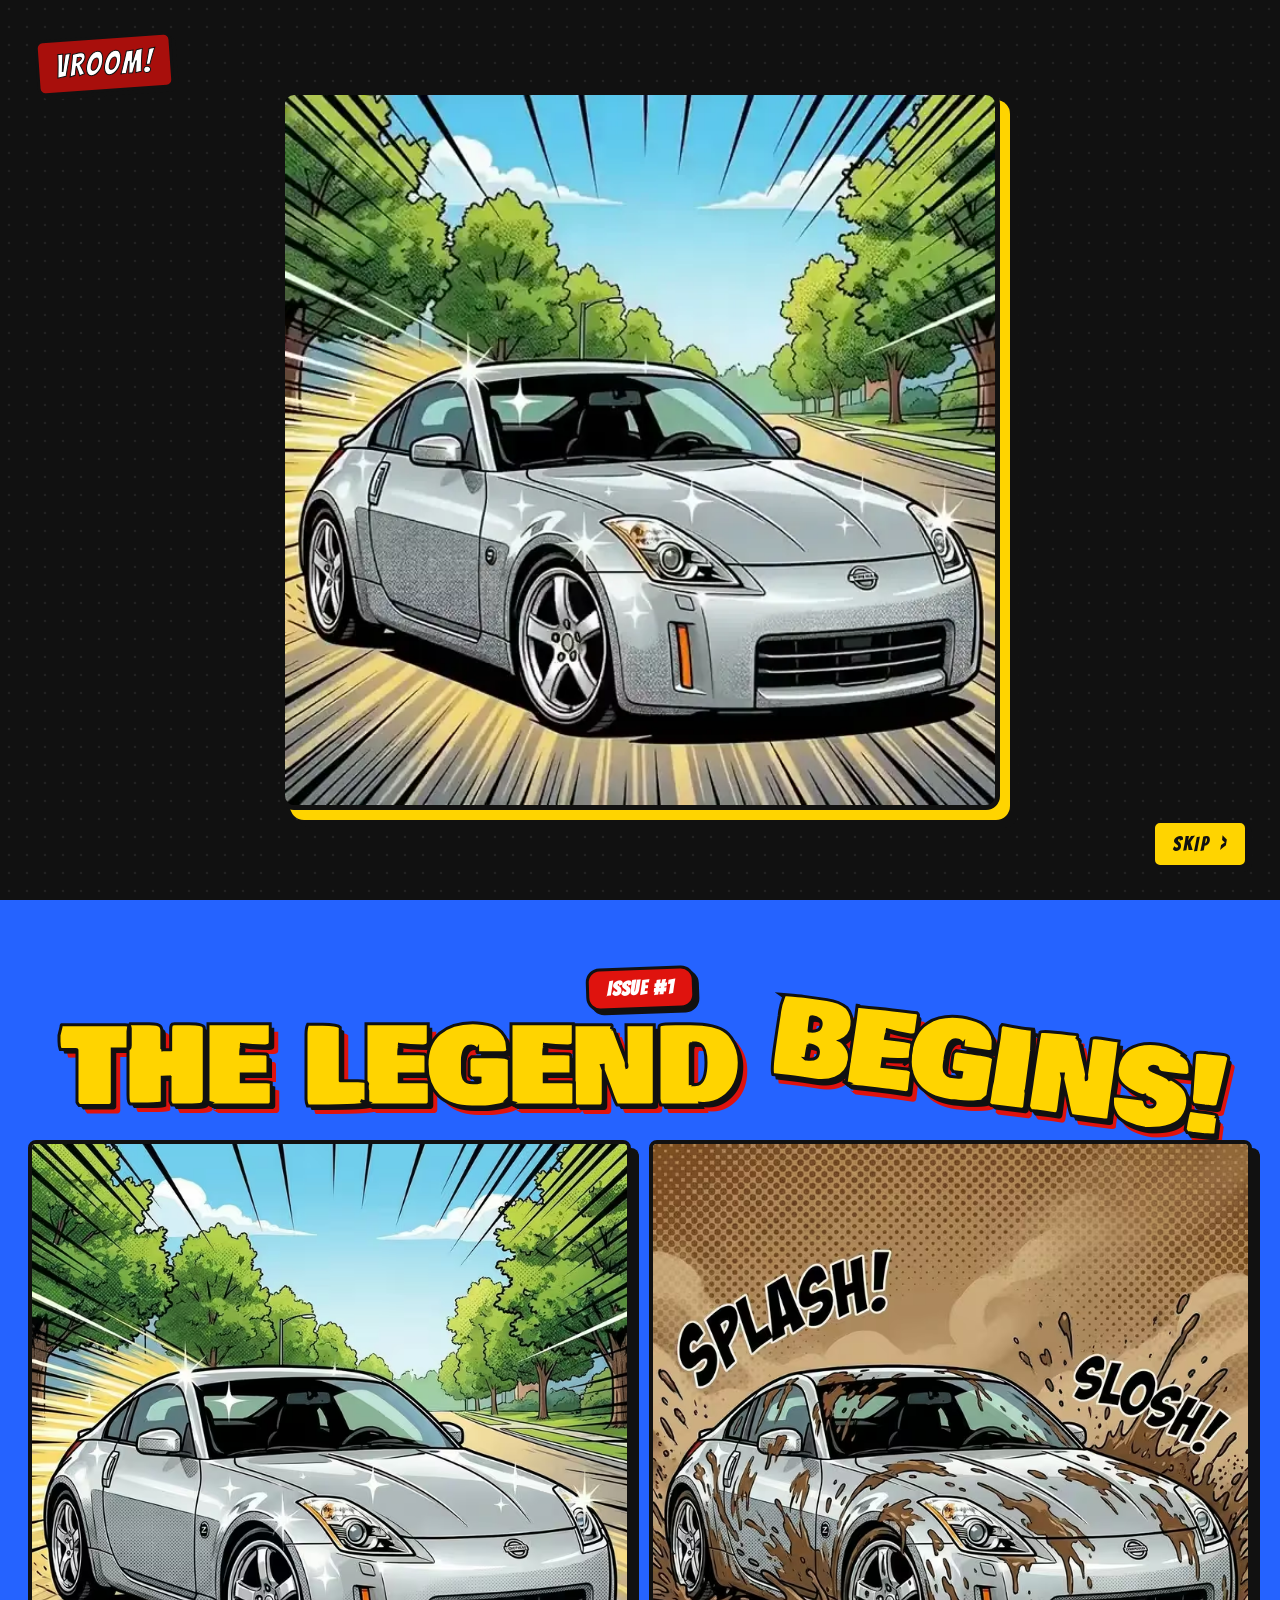
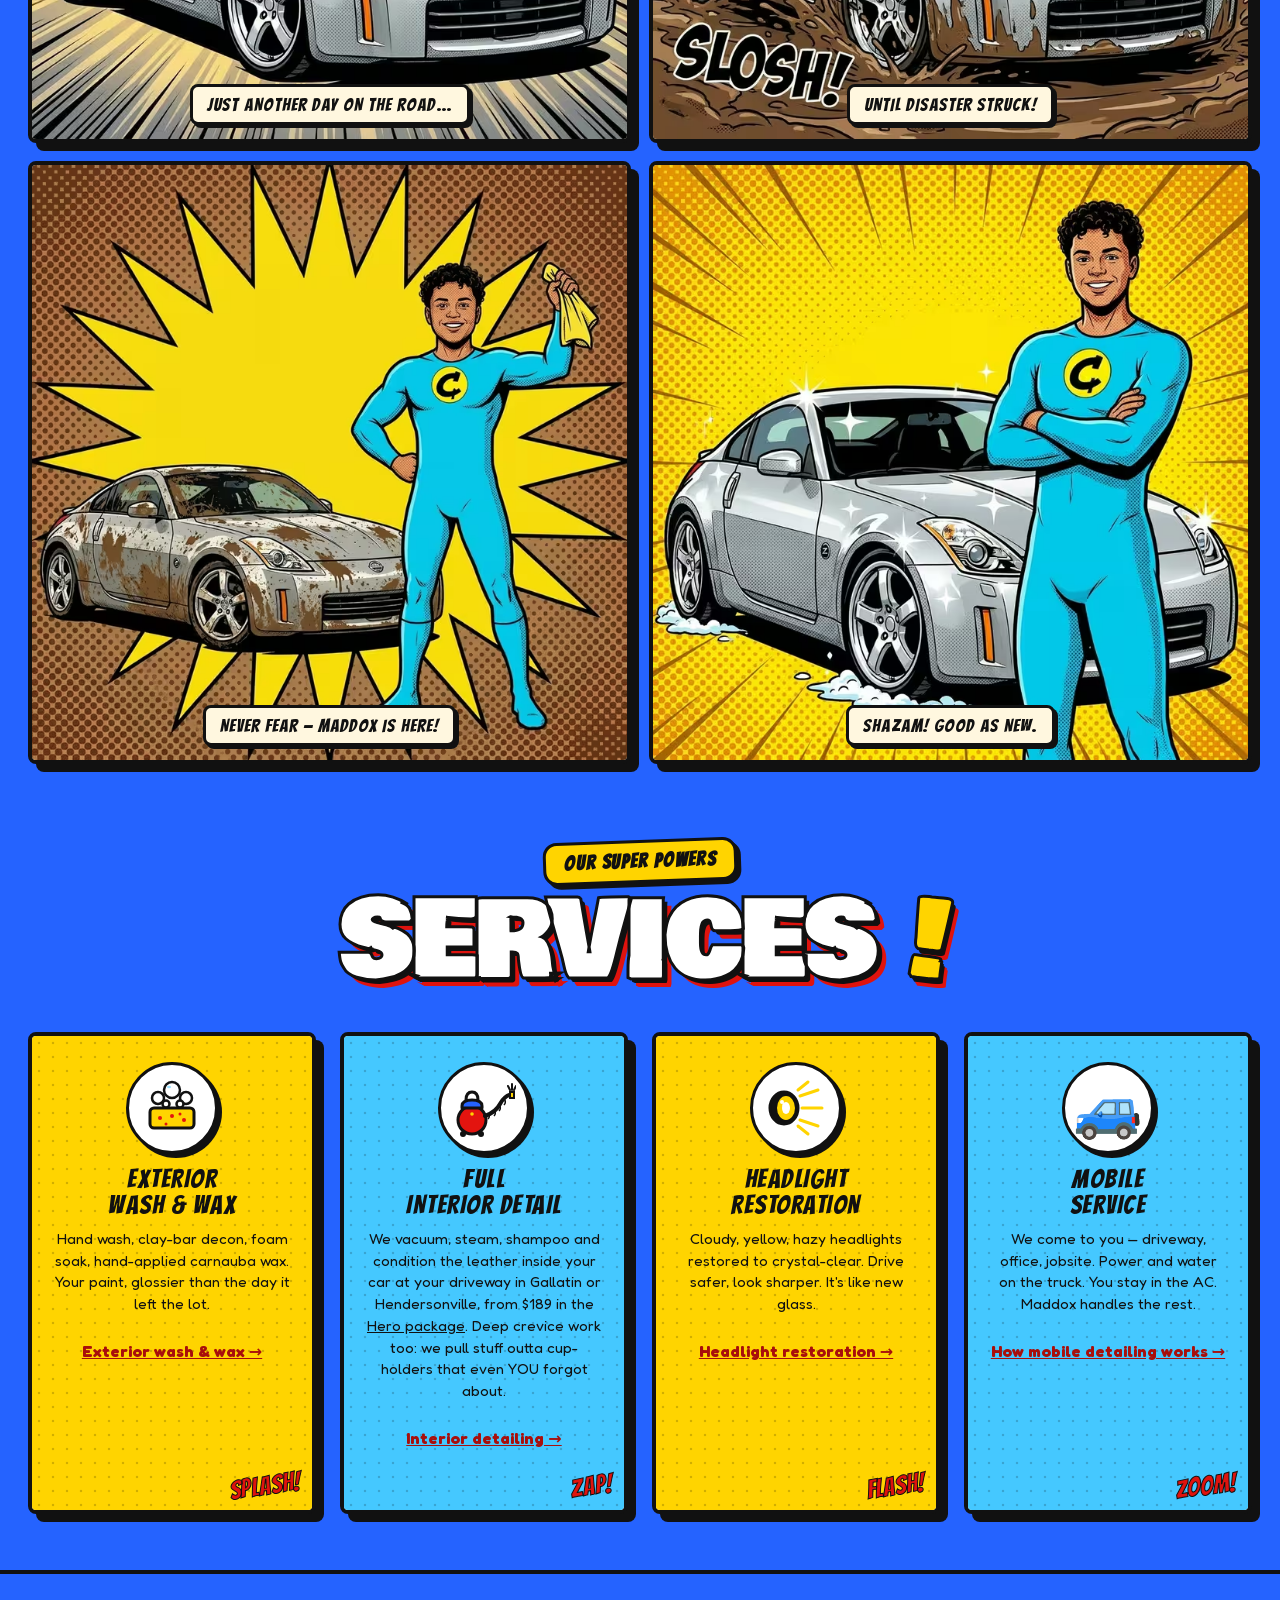
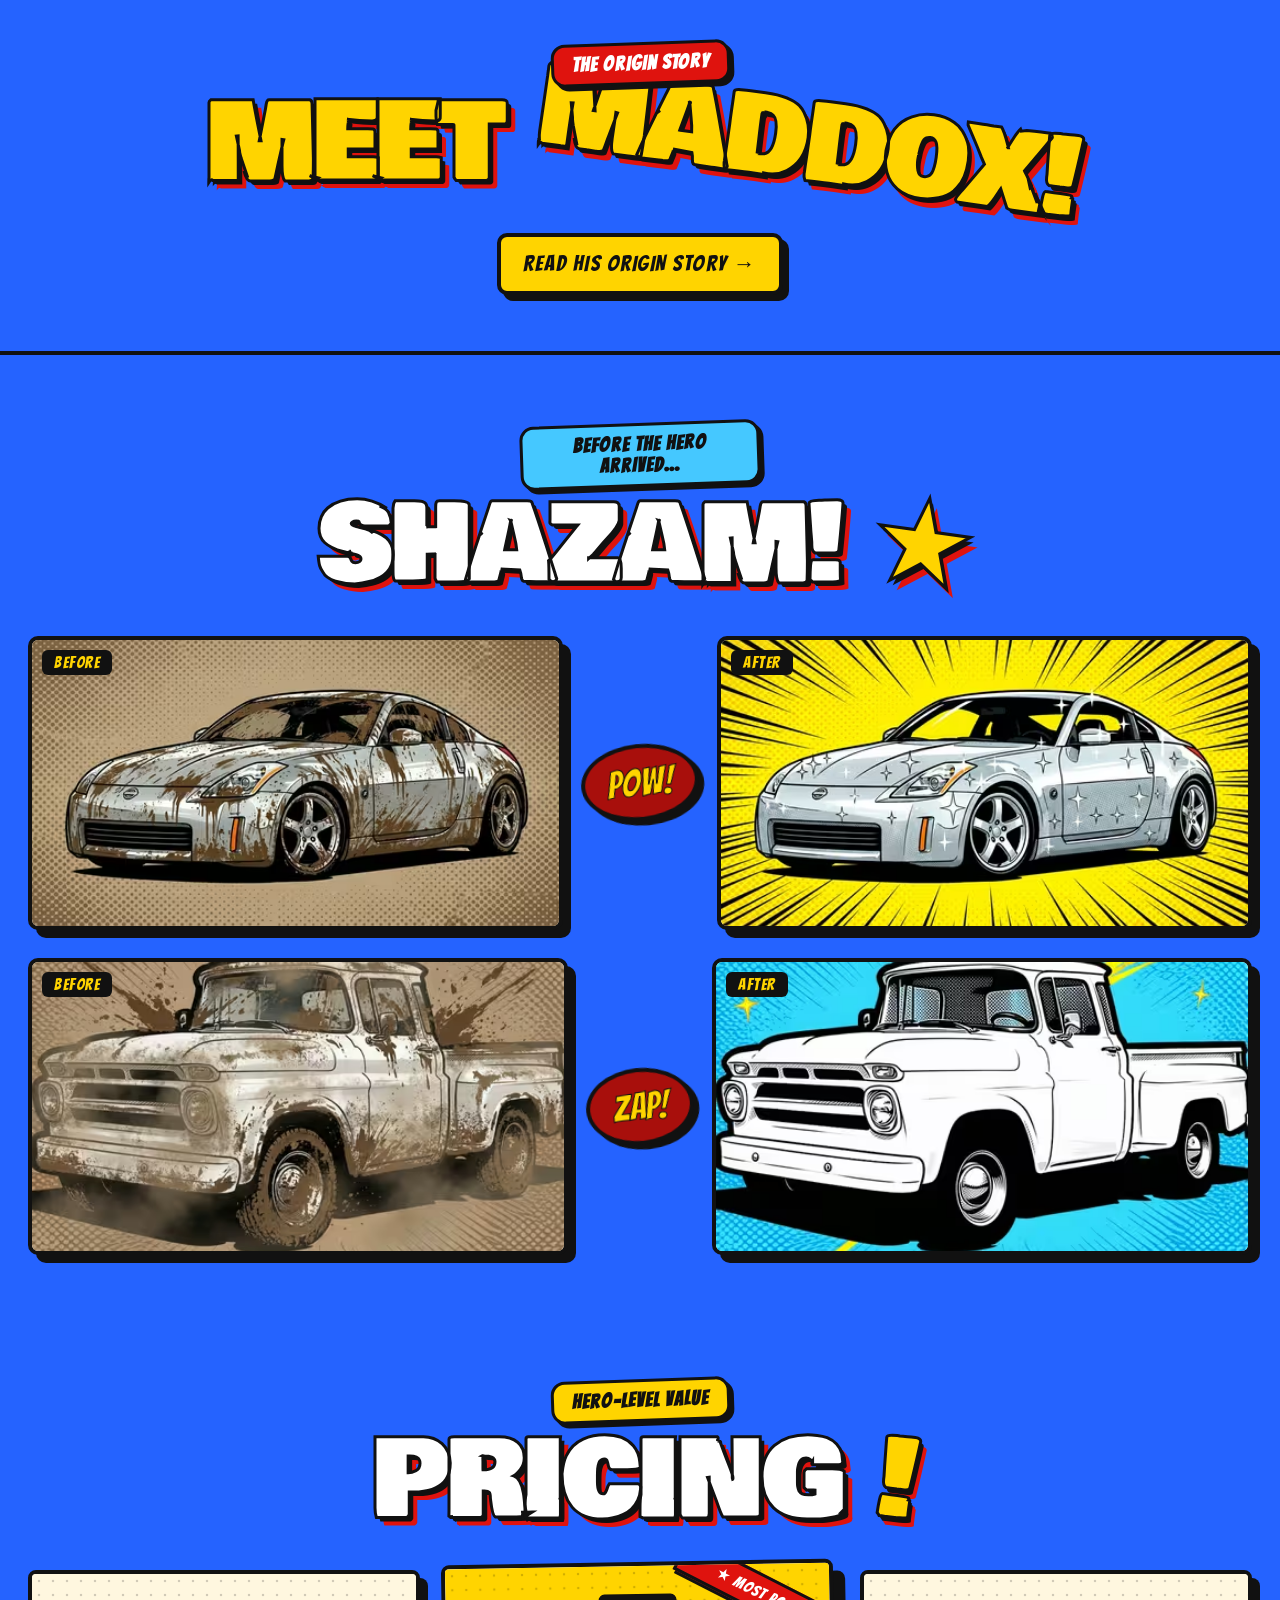
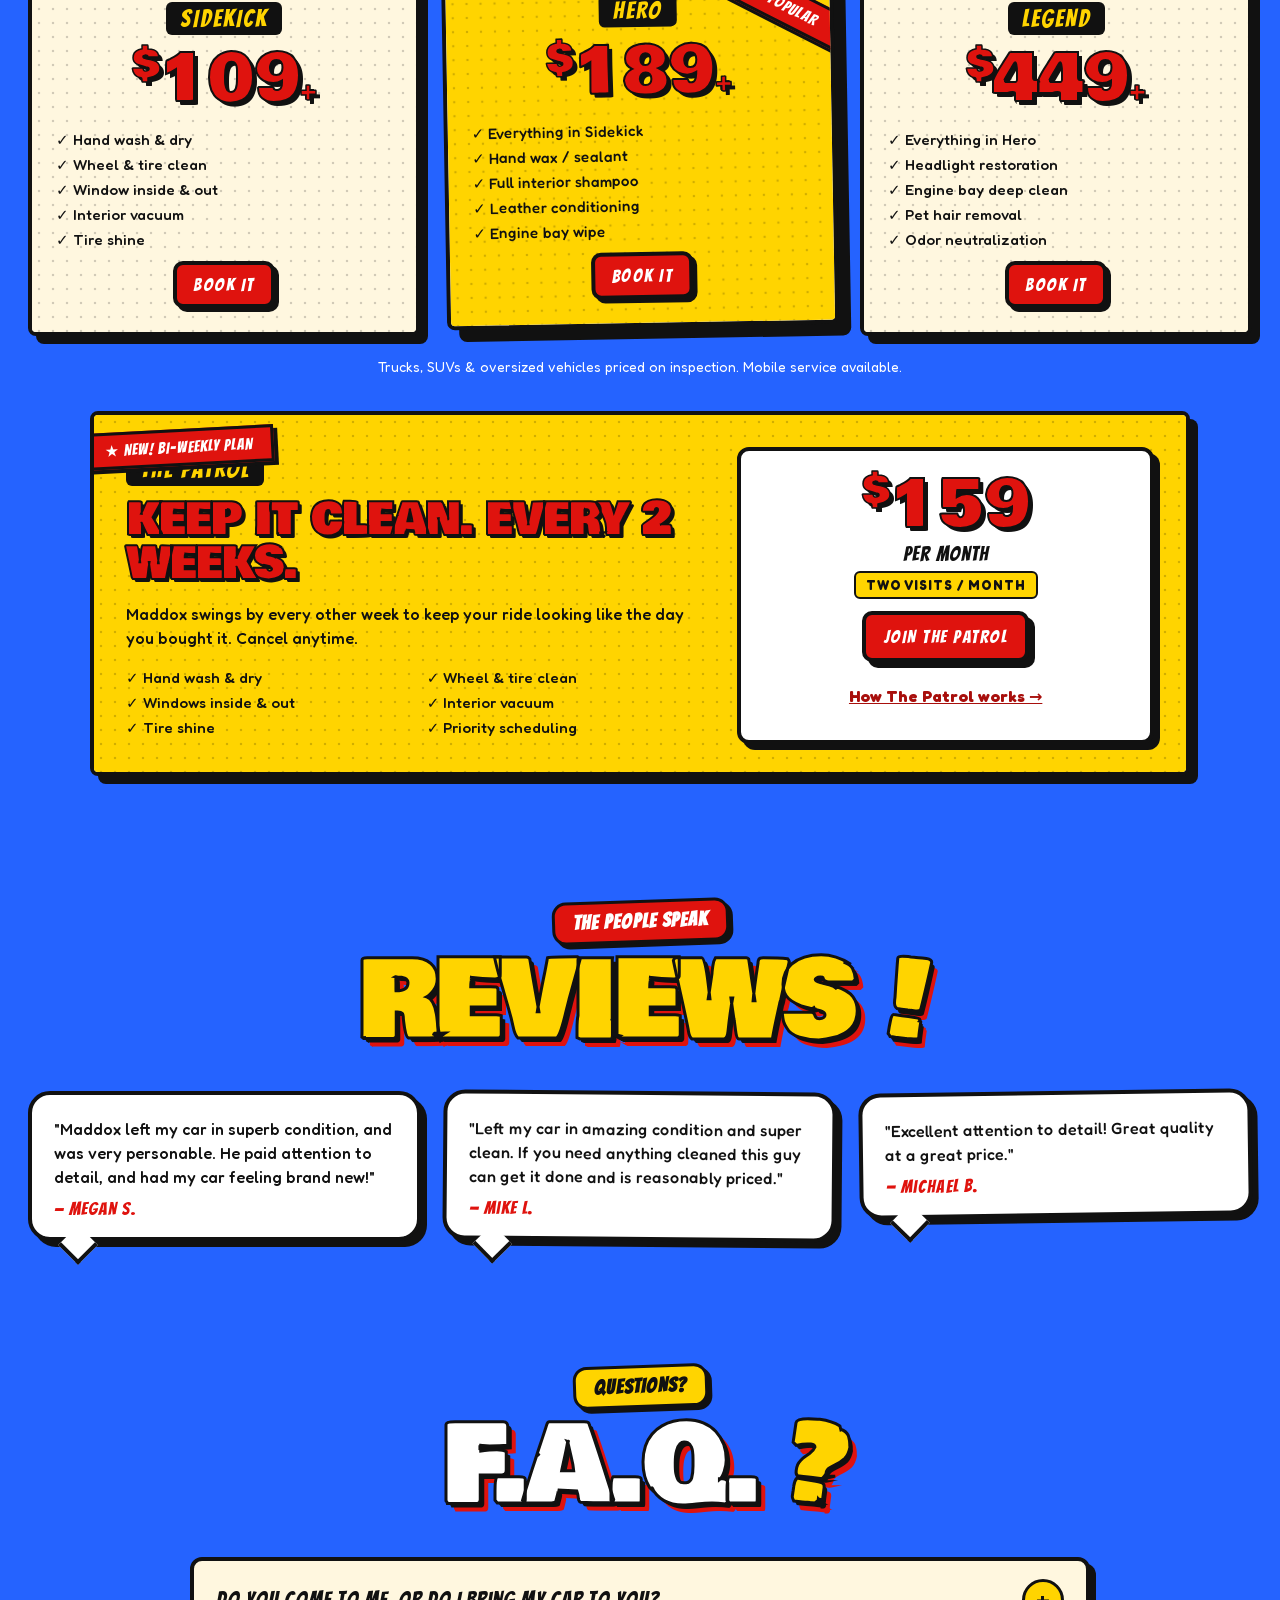
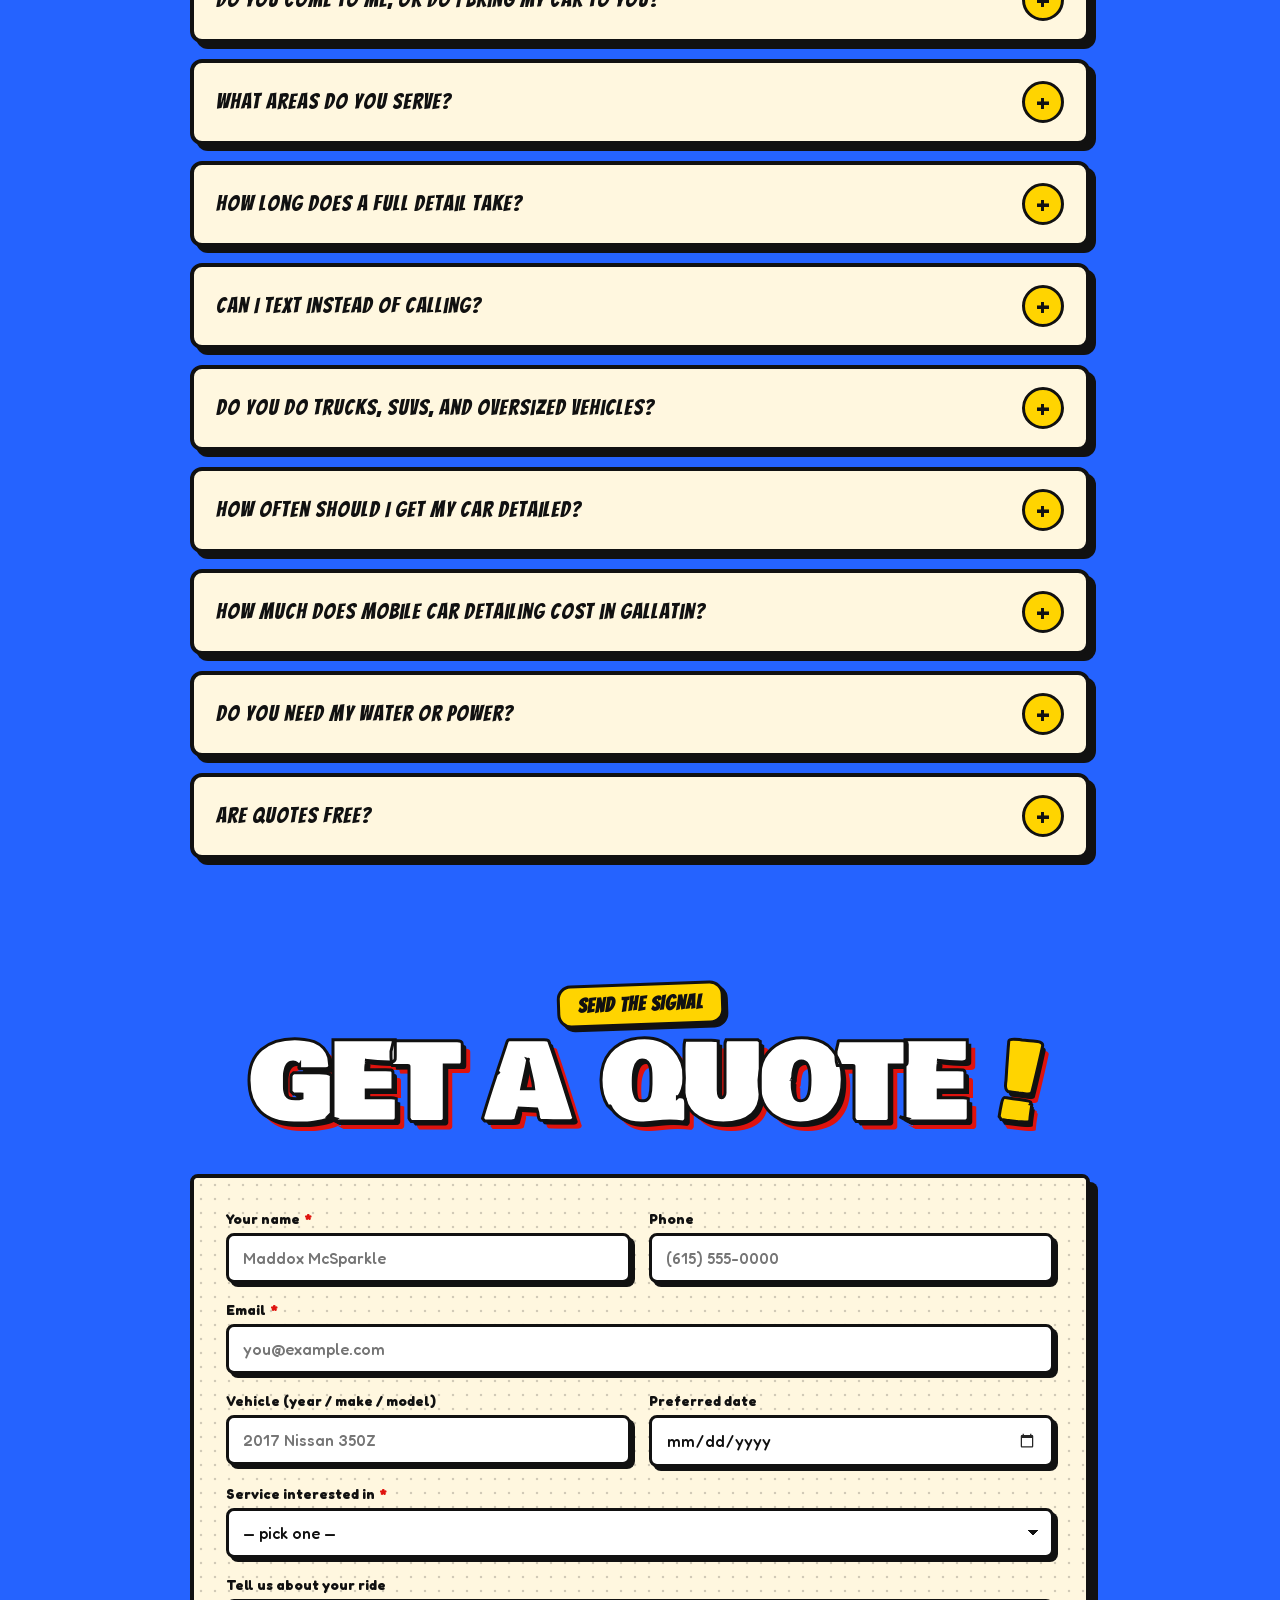
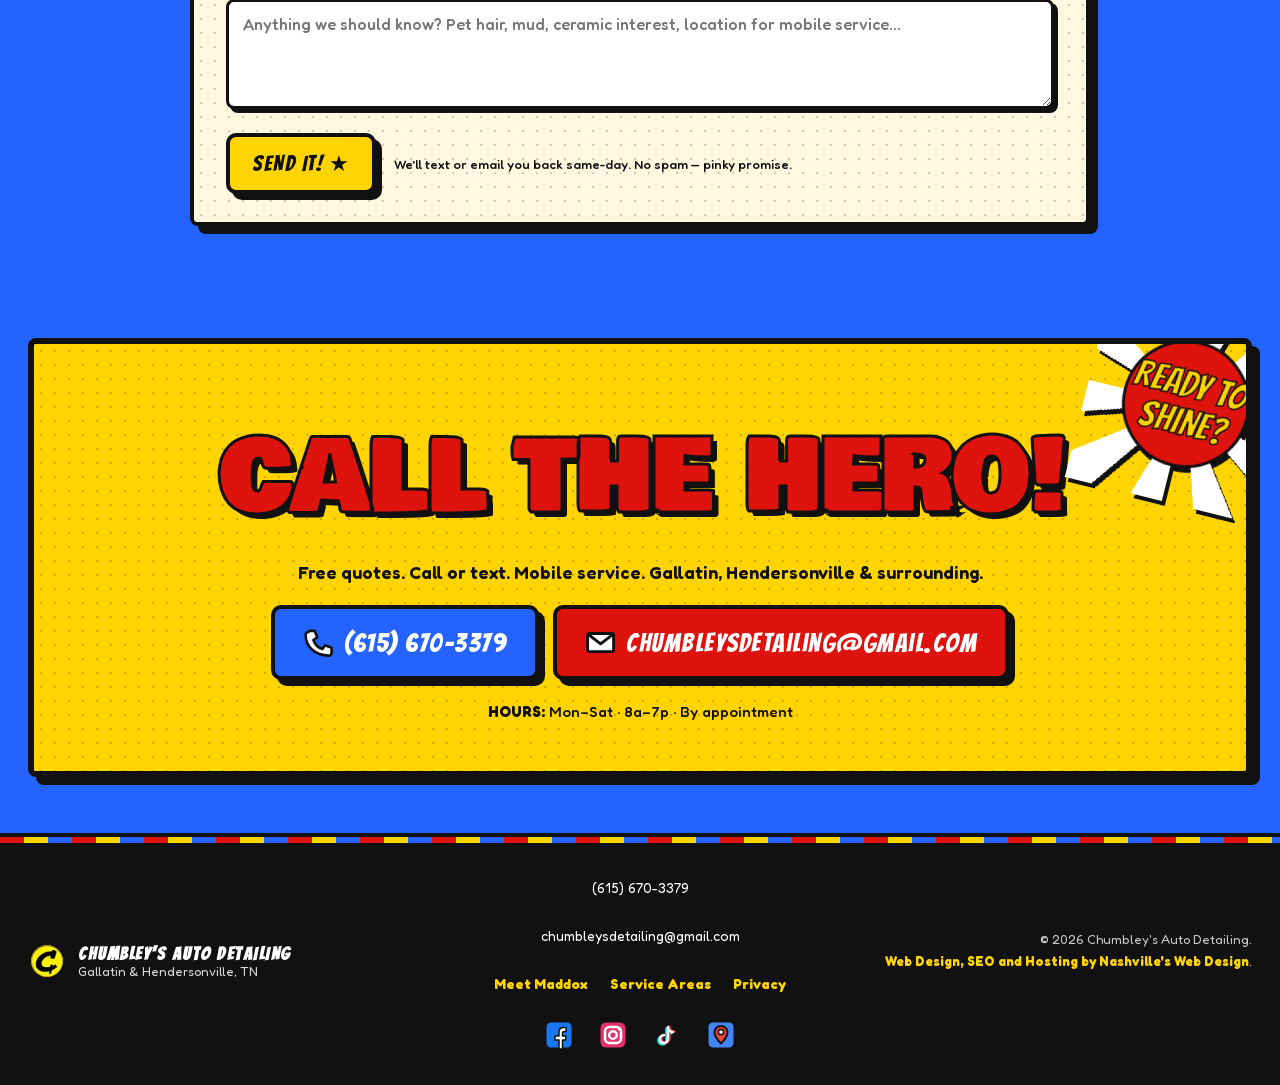
==== commit 50f23663: "Page set (seo-standards §19): 5 service pages, 58 place pages within 30 miles of Gallatin and /servi" ====
--- a/index.html
+++ b/index.html
@@ -42,7 +42,7 @@
   <link rel="preload" as="font" type="font/woff2" href="assets/fonts/bowlby-one.woff2" crossorigin />
   <link rel="preload" as="font" type="font/woff2" href="assets/fonts/bangers.woff2" crossorigin />
 
-  <link rel="stylesheet" href="styles.css?v=20261009a" />
+  <link rel="stylesheet" href="styles.css?v=20261118a" />
 
   <!-- LCP hero image preload: the same srcset and sizes as the hero's AVIF
        <source>, so the browser fetches the one file it paints. -->
@@ -99,7 +99,6 @@
         "logo": "https://chumbleysdetailing.com/assets/logo-emblem.png",
         "priceRange": "$$",
         "currenciesAccepted": "USD",
-        "paymentAccepted": "Cash, Credit Card, Debit Card, Venmo, Cash App",
         "address": {
           "@type": "PostalAddress",
           "addressLocality": "Gallatin",
@@ -189,7 +188,7 @@
       {
         "@type": "BreadcrumbList",
         "itemListElement": [
-          { "@type": "ListItem", "position": 1, "name": "Home",         "item": "https://chumbleysdetailing.com/" },
+          { "@type": "ListItem", "position": 1, "name": "Gallatin Car Detailing",         "item": "https://chumbleysdetailing.com/" },
           { "@type": "ListItem", "position": 2, "name": "Services",     "item": "https://chumbleysdetailing.com/#services" },
           { "@type": "ListItem", "position": 3, "name": "Meet Maddox",  "item": "https://chumbleysdetailing.com/about" },
           { "@type": "ListItem", "position": 4, "name": "Before / After", "item": "https://chumbleysdetailing.com/#gallery" },
@@ -341,6 +340,7 @@
     <a href="/about">Meet Maddox</a>
     <a href="#gallery">Before / After</a>
     <a href="#pricing">Pricing</a>
+    <a href="/service-areas/">Areas</a>
     <a href="#faq">FAQ</a>
     <a href="#quote">Contact</a>
   </nav>
@@ -526,6 +526,7 @@
       </div>
       <h3>EXTERIOR <br/>WASH &amp; WAX</h3>
       <p>Hand wash, clay-bar decon, foam soak, hand-applied carnauba wax. Your paint, glossier than the day it left the lot.</p>
+      <a class="svc-more" href="/exterior-detailing/">Exterior wash &amp; wax →</a>
       <span class="onomatopoeia">SPLASH!</span>
     </article>
 
@@ -573,6 +574,7 @@
       </div>
       <h3>FULL <br/>INTERIOR DETAIL</h3>
       <p>We vacuum, steam, shampoo and condition the leather inside your car at your driveway in Gallatin or Hendersonville, from $189 in the <a href="#pricing">Hero package</a>. Deep crevice work too: we pull stuff outta cup-holders that even YOU forgot about.</p>
+      <a class="svc-more" href="/interior-detailing/">Interior detailing →</a>
       <span class="onomatopoeia">ZAP!</span>
     </article>
 
@@ -603,6 +605,7 @@
       </div>
       <h3>HEADLIGHT <br/>RESTORATION</h3>
       <p>Cloudy, yellow, hazy headlights restored to crystal-clear. Drive safer, look sharper. It's like new glass.</p>
+      <a class="svc-more" href="/headlight-restoration/">Headlight restoration →</a>
       <span class="onomatopoeia">FLASH!</span>
     </article>
 
@@ -611,6 +614,7 @@
       <div class="service-icon">🚙</div>
       <h3>MOBILE <br/>SERVICE</h3>
       <p>We come to you — driveway, office, jobsite. Power and water on the truck. You stay in the AC. Maddox handles the rest.</p>
+      <a class="svc-more" href="/mobile-detailing/">How mobile detailing works →</a>
       <span class="onomatopoeia">ZOOM!</span>
     </article>
   </div>
@@ -738,6 +742,7 @@
         <div class="patrol-period">per month</div>
         <div class="patrol-frequency">Two visits / month</div>
         <a class="btn btn-red" href="#quote">JOIN THE PATROL</a>
+        <a class="svc-more" href="/biweekly-detailing-plan/">How The Patrol works →</a>
       </div>
     </div>
   </div>
@@ -833,6 +838,9 @@
 </section>
 
 <!-- =================== CONTACT FORM =================== -->
+<!-- areas:start — build.mjs writes every place within 30 miles of Gallatin here in dist/ (src/pages.mjs → homeAreas) -->
+<!-- areas:end -->
+
 <section id="quote" class="section section-form">
   <div class="section-head">
     <div class="bubble bubble-banner"><strong>SEND THE SIGNAL</strong></div>
@@ -964,8 +972,11 @@
         }
         lines.push("");
         lines.push("— Submitted via chumbleysdetailing.com");
-
-        var subject = "Quote request from " + name;
+        // where the visit came from (assets/js/lead-source.js, from /api/visit)
+        var src = window.leadSource ? window.leadSource.text({ brief: true }) : "";
+        if (src) { lines.push(""); lines.push(src); }
+
+        var subject = "Quote request from " + name + (window.leadSource ? window.leadSource.tag() : "");
         var body    = lines.join("\r\n");
         var href    = "mailto:chumbleysdetailing@gmail.com"
                     + "?subject=" + encodeURIComponent(subject)
@@ -1032,7 +1043,7 @@
     <div class="foot-meta">
       <a href="tel:+16156703379">(615) 670-3379</a>
       <a href="mailto:chumbleysdetailing@gmail.com">chumbleysdetailing@gmail.com</a>
-      <div class="foot-links"><a href="/about">Meet Maddox</a><a href="/privacy">Privacy</a></div>
+      <div class="foot-links"><a href="/about">Meet Maddox</a><a href="/service-areas/">Service Areas</a><a href="/privacy">Privacy</a></div>
       <div class="foot-socials">
         <a class="social-link" href="https://www.facebook.com/ChumbleysDetailing" target="_blank" rel="noopener" aria-label="Chumbley's on Facebook">
           <svg viewBox="0 0 32 32" aria-hidden="true">
@@ -1098,5 +1109,6 @@
 </script>
 
 <script src="/assets/js/traffic-beacons.js" defer></script>
+<script src="/assets/js/lead-source.js" defer></script>
 </body>
 </html>
--- a/styles.css
+++ b/styles.css
@@ -30,10 +30,13 @@
   --shadow:    0 6px 0 #111;
 }
 
+/* The blue is the canvas (html); the ink is for the paper panels, which
+   inherit it from body. No text sits in ink on the blue: every heading and
+   line on it sets white or yellow (contrast fix, 2026-11-18). */
+html { background: var(--hero-blue); }
 html, body {
   margin: 0;
   padding: 0;
-  background: var(--hero-blue);
   color: var(--ink);
   font-family: 'Fredoka', system-ui, sans-serif;
   -webkit-font-smoothing: antialiased;
@@ -1577,3 +1580,69 @@
   .stat strong { font-size: 26px; }
   .stat span { font-size: 9.5px; letter-spacing: .2px; }
 }
+
+/* Breadcrumb (2026-11-18): a small paper label in the comic-panel style */
+.crumbs { max-width: 1100px; margin: 0 auto; padding: 18px 16px 0; display: flex; justify-content: center; }
+.crumbs ol { list-style: none; margin: 0; padding: 0 14px; display: flex; flex-wrap: wrap; justify-content: center; align-items: center; gap: 0 8px; background: var(--paper); color: var(--ink); border: 3px solid var(--ink); border-radius: 999px; box-shadow: 0 3px 0 var(--ink); font-family: 'Fredoka', system-ui, sans-serif; font-weight: 600; font-size: 0.9rem; }
+.crumbs li + li::before { content: '/'; margin-right: 8px; color: var(--hero-red-deep); font-weight: 700; }
+.crumbs a { display: inline-flex; align-items: center; min-height: 44px; color: var(--ink); text-decoration: none; }
+.crumbs a:hover { color: var(--hero-red-deep); text-decoration: underline; }
+.crumbs [aria-current] { color: var(--ink); }
+
+/* ======================================================================
+   Generated pages (2026-11-18): the service pages, a page per town and
+   /service-areas/ (src/pages.mjs). Same comic panels; the prose sits on
+   paper, everything on the blue canvas is white or yellow.
+====================================================================== */
+.page-hero { padding-bottom: 8px; }
+.page-hero .section-head { margin-bottom: 0; }
+.kapow.kapow-page { font-size: clamp(34px, 7vw, 76px); letter-spacing: -1px; }
+.kapow.kapow-sub  { font-size: clamp(30px, 5.5vw, 58px); letter-spacing: -1px; }
+.page-lead { color: #fff; font-size: 19px; font-weight: 600; line-height: 1.5; max-width: 760px; margin: 18px auto 0; text-shadow: 0 2px 0 rgba(17,17,17,.45); }
+.page-body { padding-top: 28px; }
+.page-grid { display: grid; grid-template-columns: minmax(0, 1fr) 340px; gap: 28px; align-items: start; }
+.page-panel { padding: 30px 34px 34px; }
+.page-panel-wide { max-width: 1100px; margin: 0 auto; }
+.page-panel h2 { font-family: 'Bowlby One', sans-serif; font-size: clamp(22px, 2.6vw, 28px); line-height: 1.2; margin: 30px 0 12px; color: var(--ink); }
+.page-panel p { font-size: 17px; line-height: 1.62; margin: 0 0 14px; }
+.page-panel a, .fact-card a { color: var(--hero-red-deep); font-weight: 700; text-decoration: underline; }
+.page-panel a:hover { color: var(--ink); }
+.tldr { border-bottom: 2px dashed rgba(17,17,17,.25); padding-bottom: 14px; margin-bottom: 4px; }
+.tldr .tldr__label { font-size: 12px; font-weight: 700; letter-spacing: .12em; text-transform: uppercase; color: #4a4a4a; margin: 0 0 4px; }
+.tldr .tldr__text { font-size: 16px; color: #333; margin: 0; }
+.page-side { display: flex; flex-direction: column; gap: 24px; }
+.fact-card { padding: 20px 20px 16px; }
+.fact-card .fact-title, .page-nav .nav-title { font-family: 'Bangers', cursive; font-size: 22px; letter-spacing: 1px; margin: 0 0 10px; color: var(--ink); }
+.fact-card table { width: 100%; border-collapse: collapse; font-size: 15px; }
+.fact-card th, .fact-card td { padding: 7px 0; border-bottom: 1px solid rgba(17,17,17,.18); vertical-align: top; }
+.fact-card th { text-align: left; font-weight: 500; padding-right: 10px; }
+.fact-card td { text-align: right; font-weight: 700; white-space: nowrap; }
+.fact-card .fact-src { font-size: 13px; line-height: 1.45; color: #4a4a4a; margin: 12px 0 0; }
+.page-nav { padding: 20px; }
+.page-nav ul { list-style: none; margin: 0; padding: 0; }
+.page-nav li { display: flex; justify-content: space-between; align-items: center; gap: 10px; border-bottom: 1px solid rgba(17,17,17,.15); }
+.page-nav li:last-child { border-bottom: 0; }
+.page-nav a { display: inline-flex; align-items: center; min-height: 44px; color: var(--ink); font-weight: 600; text-decoration: none; }
+.page-nav a:hover { color: var(--hero-red-deep); text-decoration: underline; }
+.page-nav span { font-size: 14px; color: #4a4a4a; white-space: nowrap; }
+.area-groups { display: grid; grid-template-columns: repeat(auto-fill, minmax(250px, 1fr)); gap: 20px; margin-top: 22px; }
+.area-group { padding: 16px 18px 8px; box-shadow: 5px 5px 0 var(--ink); }
+.area-group h3 { font-family: 'Bangers', cursive; font-size: 22px; letter-spacing: 1px; margin: 0 0 6px; }
+.area-group ul { list-style: none; margin: 0; padding: 0; }
+.area-group li { display: flex; flex-wrap: wrap; align-items: center; gap: 0 8px; border-bottom: 1px solid rgba(17,17,17,.15); }
+.area-group li:last-child { border-bottom: 0; }
+.area-group a { display: inline-flex; align-items: center; min-height: 44px; color: var(--ink); font-weight: 600; text-decoration: none; }
+.area-group a:hover { color: var(--hero-red-deep); text-decoration: underline; }
+.area-group span { font-size: 14px; color: #4a4a4a; }
+.area-group .on-list { font-size: 12px; background: var(--hero-yellow); border: 2px solid var(--ink); border-radius: 999px; padding: 1px 8px; }
+.svc-more { display: inline-flex; align-items: center; min-height: 44px; margin-top: 6px; font-weight: 700; color: var(--hero-red-deep); text-decoration: underline; }
+@media (max-width: 900px) {
+  .page-grid { grid-template-columns: minmax(0, 1fr); }
+}
+@media (max-width: 540px) {
+  .page-panel { padding: 22px 18px 24px; }
+  .page-panel p { font-size: 16px; }
+  .page-lead { font-size: 17px; }
+}
+.areas-lead { color: #fff; font-size: 18px; font-weight: 600; line-height: 1.5; text-align: center; max-width: 760px; margin: 0 auto; text-shadow: 0 2px 0 rgba(17,17,17,.45); }
+.areas-more { text-align: center; margin: 28px 0 0; }
